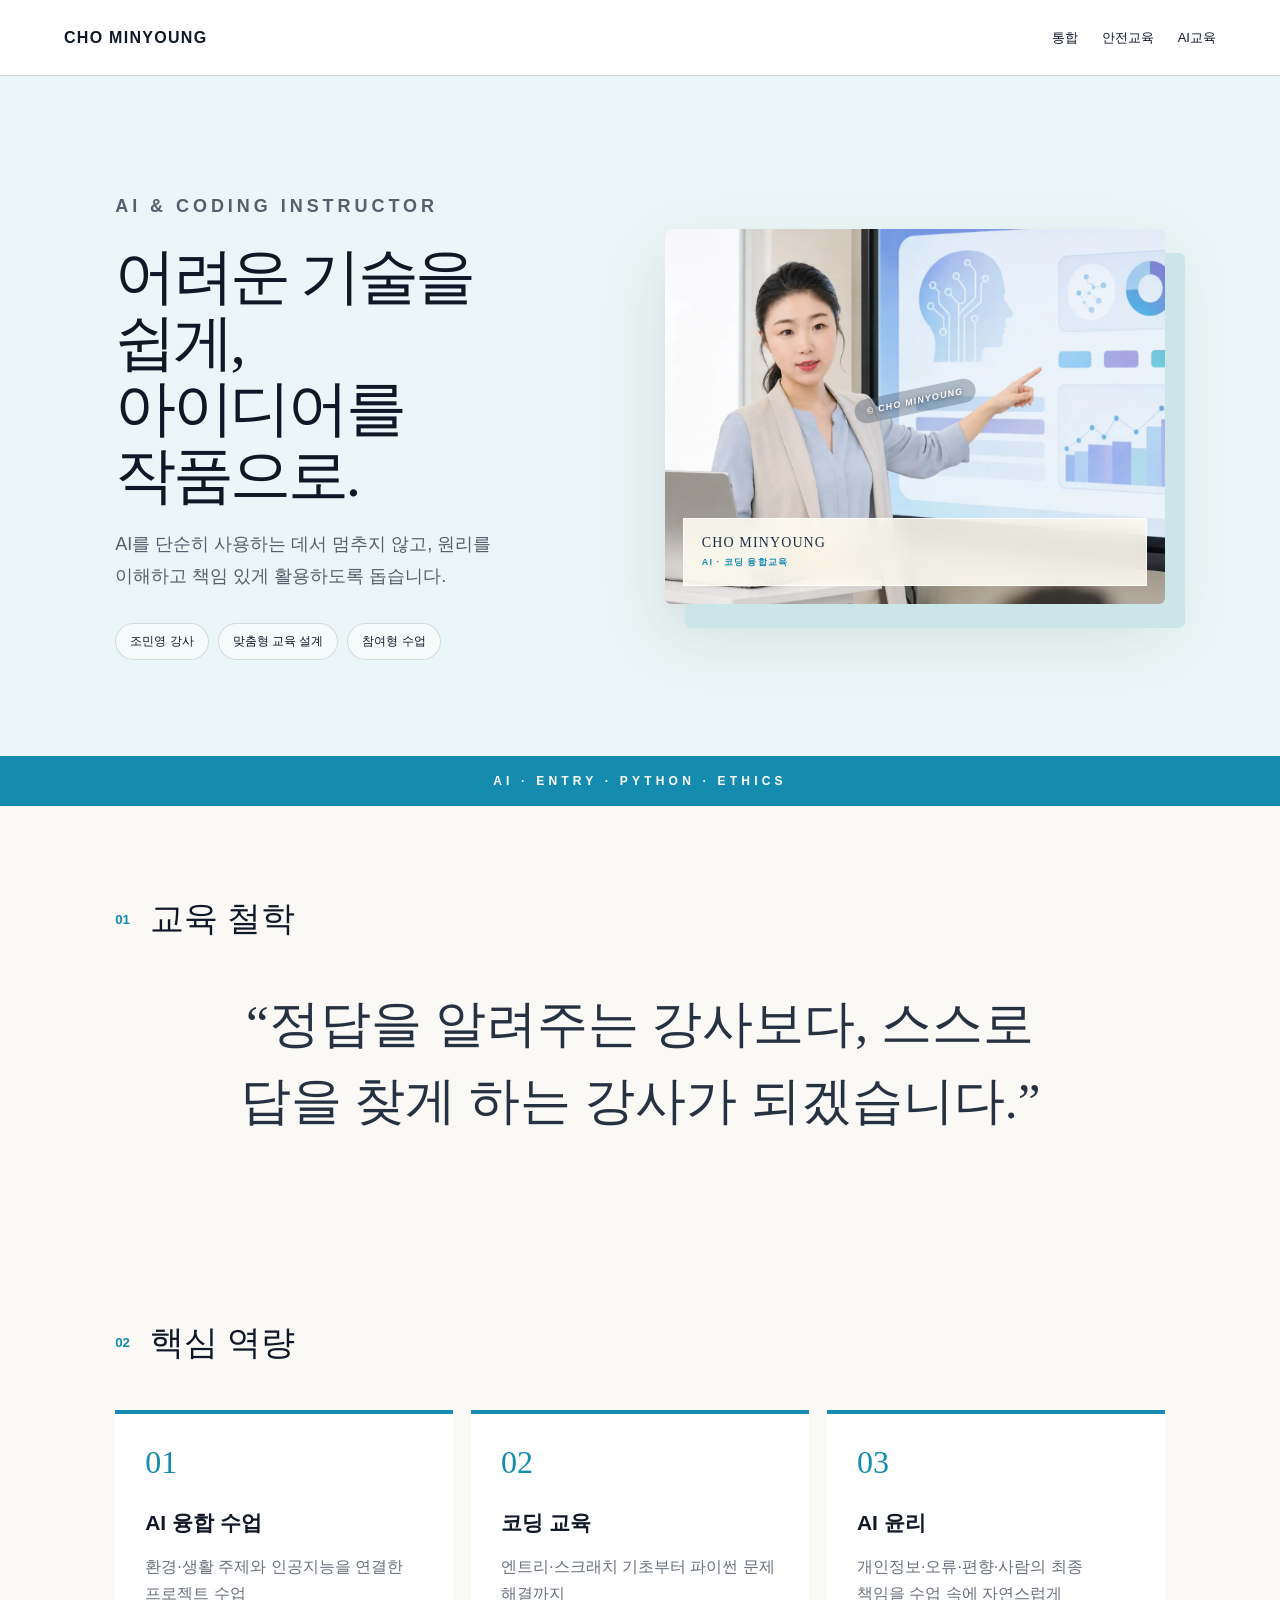
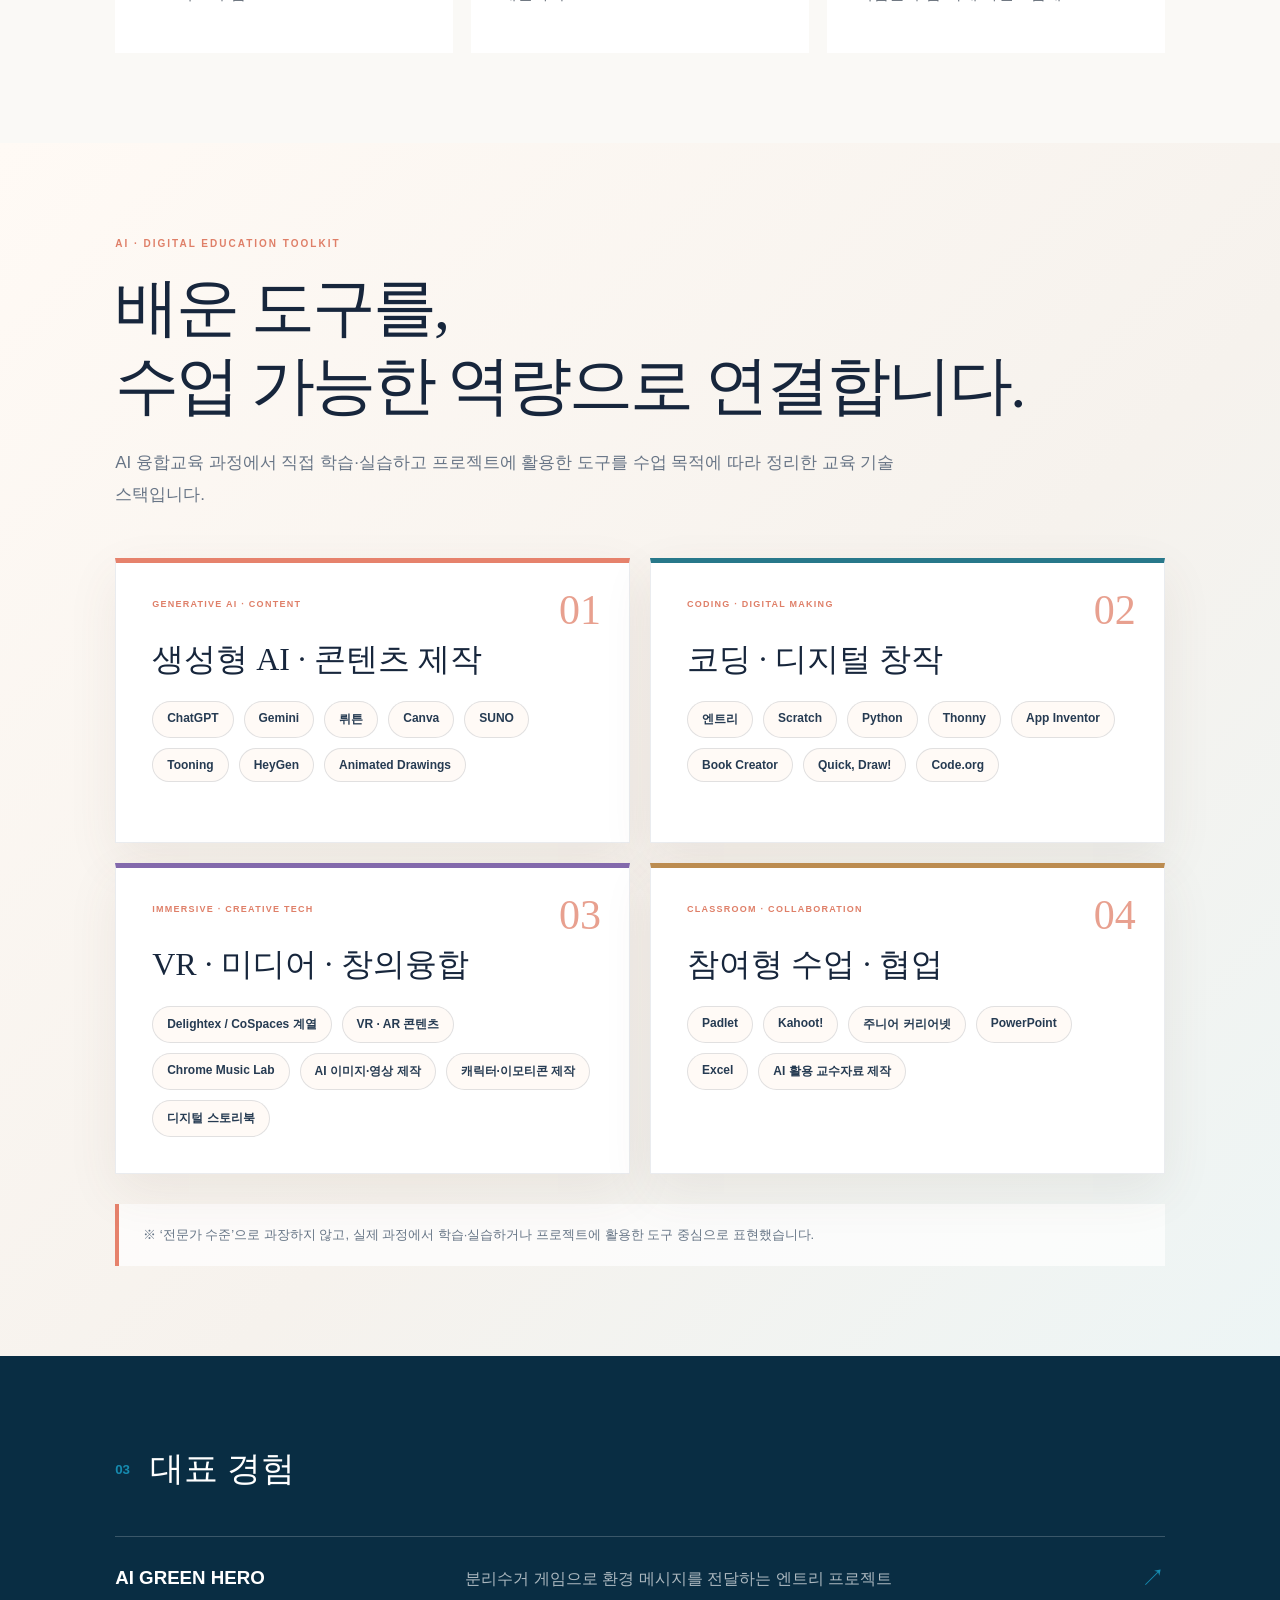
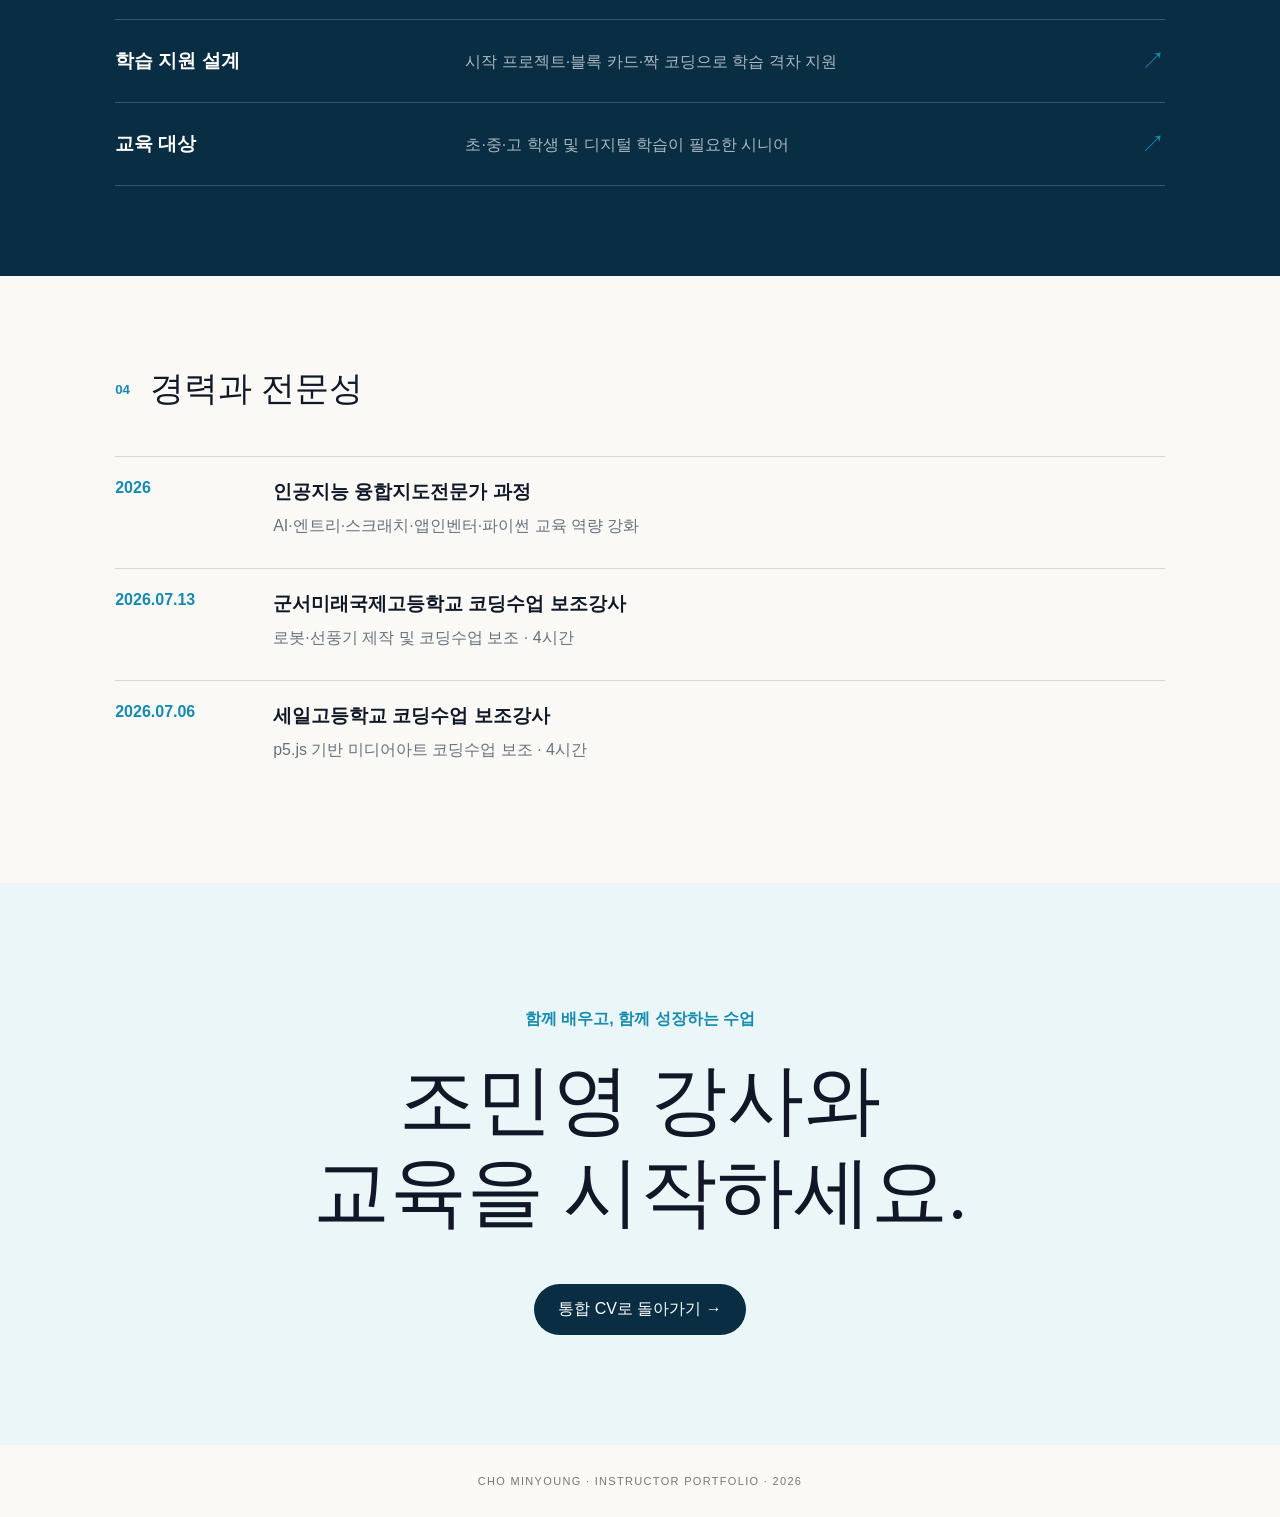
==== ai-portfolio.html @ 3edcbdc1 "Add AI instructor portfolio detail page with toolkit" ====
<!doctype html><html lang="ko"><head><meta charset="utf-8"><meta name="viewport" content="width=device-width,initial-scale=1"><meta name="description" content="조민영 AI·코딩교육 강사 포트폴리오"><title>조민영 | 인공지능 강사 포트폴리오</title><style>:root{--accent:#168bb0;--hero:#eaf6f7;--deep:#092d43;--ink:#101827}*{box-sizing:border-box}html{scroll-behavior:smooth}body{margin:0;background:#faf9f6;color:var(--ink);font-family:Arial,"Noto Sans KR",sans-serif;word-break:keep-all}a{color:inherit;text-decoration:none}.nav{height:76px;display:flex;align-items:center;justify-content:space-between;padding:0 5vw;border-bottom:1px solid #10182729;position:sticky;top:0;z-index:10;background:#ffffffec;backdrop-filter:blur(12px)}.nav>a{font-weight:900;letter-spacing:.08em}.nav div{display:flex;gap:24px;font-size:13px}.hero{min-height:680px;padding:78px 9vw;display:grid;grid-template-columns:1.45fr .58fr;gap:8vw;align-items:center;background:var(--hero)}.eyebrow{font-size:12px;font-weight:800;letter-spacing:.22em;color:var(--accent)}h1{font:500 clamp(44px,4.8vw,64px)/1.08 Georgia,"Noto Serif KR",serif;letter-spacing:-.055em;margin:20px 0}.copy>p{font-size:18px;line-height:1.8;color:#555f6d}.chips{display:flex;flex-wrap:wrap;gap:9px;margin-top:30px}.chips span{padding:9px 14px;border:1px solid #0002;border-radius:100px;font-size:12px;background:#fff8}.photo{position:relative;justify-self:end;width:min(500px,42vw);aspect-ratio:4/3;margin:0;overflow:hidden;border-radius:6px;background:#e8e2d9;box-shadow:20px 24px 0 #cbe5e8,0 28px 65px #54433424}.photo img{width:100%;height:100%;object-fit:cover;object-position:center;display:block}.photo figcaption{position:absolute;left:18px;right:18px;bottom:18px;padding:16px 18px;background:#fffdf2df;color:#1d3048;border:1px solid #ffffffcc;backdrop-filter:blur(12px)}.photo figcaption b,.photo figcaption span{display:block}.photo figcaption b{font:14px Georgia;letter-spacing:.08em}.photo figcaption span{margin-top:5px;color:var(--accent);font-size:9px;font-weight:900;letter-spacing:.12em}.mark{position:absolute;left:50%;top:46%;transform:translate(-50%,-50%) rotate(-12deg);white-space:nowrap;padding:7px 12px;border-radius:99px;background:#26384d4d;color:#fff;font-size:9px;font-weight:800;letter-spacing:.14em;text-shadow:0 1px 4px #0009}.ticker{padding:18px;background:var(--accent);color:#fff;text-align:center;letter-spacing:.35em;font-size:12px;font-weight:800}.section{padding:90px 9vw}.head{display:flex;align-items:center;gap:20px;margin-bottom:44px}.head small{color:var(--accent);font-weight:900}.head h2{font:34px Georgia,"Noto Serif KR",serif;margin:0}blockquote{max-width:850px;margin:0 auto;font:clamp(30px,4vw,56px)/1.5 Georgia,"Noto Serif KR",serif;text-align:center;color:#263241}.strength{display:grid;grid-template-columns:repeat(3,1fr);gap:18px}.strength article{background:white;border-top:4px solid var(--accent);padding:30px;min-height:220px}.strength b{color:var(--accent);font:32px Georgia}.strength h3{font-size:21px;margin:28px 0 12px}.strength p,.projects p,.timeline p{color:#69717c;line-height:1.7}.toolkit{background:linear-gradient(135deg,#fffaf5 0%,#f6f2ed 58%,#edf5f5 100%)}.toolkitIntro{max-width:1060px;margin:0 auto 48px}.toolkitIntro>small{color:#df7f68;font-size:10px;font-weight:900;letter-spacing:.2em}.toolkitIntro h2{margin:18px 0 22px;font:clamp(40px,5vw,70px)/1.22 Georgia,"Noto Serif KR",serif;letter-spacing:-.045em;color:#17263c}.toolkitIntro p{max-width:860px;margin:0;color:#687586;font-size:17px;line-height:1.85}.toolgrid{display:grid;grid-template-columns:repeat(2,minmax(0,1fr));gap:20px;max-width:1180px;margin:0 auto}.toolgrid article{position:relative;min-height:285px;padding:36px;background:#fff;border:1px solid #233e5817;box-shadow:0 18px 48px #5e4a3815}.toolgrid article:nth-child(1){border-top:5px solid #e6826c}.toolgrid article:nth-child(2){border-top:5px solid #28788a}.toolgrid article:nth-child(3){border-top:5px solid #8369ac}.toolgrid article:nth-child(4){border-top:5px solid #bc8c50}.toolgrid article>b{position:absolute;right:28px;top:26px;color:#e8a08f;font:42px/1 Georgia}.toolgrid article>small{display:block;padding-right:72px;color:#df7f68;font-size:9px;font-weight:900;letter-spacing:.14em}.toolgrid h3{margin:30px 0 22px;font:clamp(26px,2.5vw,38px)/1.25 Georgia,"Noto Serif KR",serif;color:#17263c}.tags{display:flex;flex-wrap:wrap;gap:10px}.tags span{padding:9px 14px;border:1px solid #243e5723;border-radius:99px;background:#fffaf6;color:#263b52;font-size:12px;font-weight:800}.note{max-width:1180px;margin:30px auto 0;padding:20px 24px;border-left:4px solid #e6826c;background:#ffffffb8;color:#667586;font-size:13px;line-height:1.7}.dark{background:var(--deep);color:#fff}.projects{border-top:1px solid #fff3}.projects article{display:grid;grid-template-columns:1fr 2fr auto;gap:25px;align-items:center;padding:25px 0;border-bottom:1px solid #fff3}.projects h3,.projects p{margin:0}.projects p{color:#ffffffa8}.projects span{font-size:24px;color:var(--accent)}.timeline article{display:grid;grid-template-columns:130px 1fr;gap:28px;padding:22px 0;border-top:1px solid #0002}.timeline time{color:var(--accent);font-weight:900}.timeline h3,.timeline p{margin:0 0 7px}.contact{padding:110px 9vw;text-align:center;background:var(--hero)}.contact p{color:var(--accent);font-weight:800}.contact h2{font:clamp(44px,6vw,80px)/1.2 Georgia,"Noto Serif KR",serif;margin:25px 0 45px}.contact a{display:inline-block;padding:15px 24px;background:var(--deep);color:#fff;border-radius:99px}footer{padding:30px 5vw;text-align:center;color:#777;font-size:11px;letter-spacing:.12em}@media(max-width:800px){.nav div{gap:12px}.nav div a{font-size:12px}.hero{grid-template-columns:1fr;padding:55px 7vw}.photo{justify-self:center;width:min(86vw,500px);margin-top:35px}.section{padding:65px 7vw}.strength,.toolgrid{grid-template-columns:1fr}.toolgrid article{min-height:auto;padding:30px 24px}.projects article{grid-template-columns:1fr auto}.projects p{grid-column:1/-1}.timeline article{grid-template-columns:1fr}.toolkitIntro h2{font-size:clamp(36px,10vw,54px)}}</style></head><body><main><nav class="nav"><a href="index.html">CHO MINYOUNG</a><div><a href="index.html">통합</a><a href="https://minyoung-instructor-portfolio.snowyan81.chatgpt.site/safety">안전교육</a><a href="ai-portfolio.html">AI교육</a></div></nav><section class="hero"><div class="copy"><p class="eyebrow">AI & CODING INSTRUCTOR</p><h1>어려운 기술을 쉽게,<br>아이디어를 작품으로.</h1><p>AI를 단순히 사용하는 데서 멈추지 않고, 원리를 이해하고 책임 있게 활용하도록 돕습니다.</p><div class="chips"><span>조민영 강사</span><span>맞춤형 교육 설계</span><span>참여형 수업</span></div></div><figure class="photo"><img src="images/ai.webp" alt="AI 화면을 설명하는 조민영 강사"><i class="mark">© CHO MINYOUNG</i><figcaption><b>CHO MINYOUNG</b><span>AI · 코딩 융합교육</span></figcaption></figure></section><div class="ticker">AI · ENTRY · PYTHON · ETHICS</div><section class="section"><div class="head"><small>01</small><h2>교육 철학</h2></div><blockquote>“정답을 알려주는 강사보다, 스스로 답을 찾게 하는 강사가 되겠습니다.”</blockquote></section><section class="section"><div class="head"><small>02</small><h2>핵심 역량</h2></div><div class="strength"><article><b>01</b><h3>AI 융합 수업</h3><p>환경·생활 주제와 인공지능을 연결한 프로젝트 수업</p></article><article><b>02</b><h3>코딩 교육</h3><p>엔트리·스크래치 기초부터 파이썬 문제 해결까지</p></article><article><b>03</b><h3>AI 윤리</h3><p>개인정보·오류·편향·사람의 최종 책임을 수업 속에 자연스럽게</p></article></div></section><section class="section toolkit"><div class="toolkitIntro"><small>AI · DIGITAL EDUCATION TOOLKIT</small><h2>배운 도구를,<br>수업 가능한 역량으로 연결합니다.</h2><p>AI 융합교육 과정에서 직접 학습·실습하고 프로젝트에 활용한 도구를 수업 목적에 따라 정리한 교육 기술 스택입니다.</p></div><div class="toolgrid"><article><b>01</b><small>GENERATIVE AI · CONTENT</small><h3>생성형 AI · 콘텐츠 제작</h3><div class="tags"><span>ChatGPT</span><span>Gemini</span><span>뤼튼</span><span>Canva</span><span>SUNO</span><span>Tooning</span><span>HeyGen</span><span>Animated Drawings</span></div></article><article><b>02</b><small>CODING · DIGITAL MAKING</small><h3>코딩 · 디지털 창작</h3><div class="tags"><span>엔트리</span><span>Scratch</span><span>Python</span><span>Thonny</span><span>App Inventor</span><span>Book Creator</span><span>Quick, Draw!</span><span>Code.org</span></div></article><article><b>03</b><small>IMMERSIVE · CREATIVE TECH</small><h3>VR · 미디어 · 창의융합</h3><div class="tags"><span>Delightex / CoSpaces 계열</span><span>VR · AR 콘텐츠</span><span>Chrome Music Lab</span><span>AI 이미지·영상 제작</span><span>캐릭터·이모티콘 제작</span><span>디지털 스토리북</span></div></article><article><b>04</b><small>CLASSROOM · COLLABORATION</small><h3>참여형 수업 · 협업</h3><div class="tags"><span>Padlet</span><span>Kahoot!</span><span>주니어 커리어넷</span><span>PowerPoint</span><span>Excel</span><span>AI 활용 교수자료 제작</span></div></article></div><p class="note">※ ‘전문가 수준’으로 과장하지 않고, 실제 과정에서 학습·실습하거나 프로젝트에 활용한 도구 중심으로 표현했습니다.</p></section><section class="section dark"><div class="head"><small>03</small><h2>대표 경험</h2></div><div class="projects"><article><h3>AI GREEN HERO</h3><p>분리수거 게임으로 환경 메시지를 전달하는 엔트리 프로젝트</p><span>↗</span></article><article><h3>학습 지원 설계</h3><p>시작 프로젝트·블록 카드·짝 코딩으로 학습 격차 지원</p><span>↗</span></article><article><h3>교육 대상</h3><p>초·중·고 학생 및 디지털 학습이 필요한 시니어</p><span>↗</span></article></div></section><section class="section"><div class="head"><small>04</small><h2>경력과 전문성</h2></div><div class="timeline"><article><time>2026</time><div><h3>인공지능 융합지도전문가 과정</h3><p>AI·엔트리·스크래치·앱인벤터·파이썬 교육 역량 강화</p></div></article><article><time>2026.07.13</time><div><h3>군서미래국제고등학교 코딩수업 보조강사</h3><p>로봇·선풍기 제작 및 코딩수업 보조 · 4시간</p></div></article><article><time>2026.07.06</time><div><h3>세일고등학교 코딩수업 보조강사</h3><p>p5.js 기반 미디어아트 코딩수업 보조 · 4시간</p></div></article></div></section><section class="contact"><p>함께 배우고, 함께 성장하는 수업</p><h2>조민영 강사와<br>교육을 시작하세요.</h2><a href="index.html">통합 CV로 돌아가기 →</a></section><footer>CHO MINYOUNG · INSTRUCTOR PORTFOLIO · 2026</footer></main></body></html>
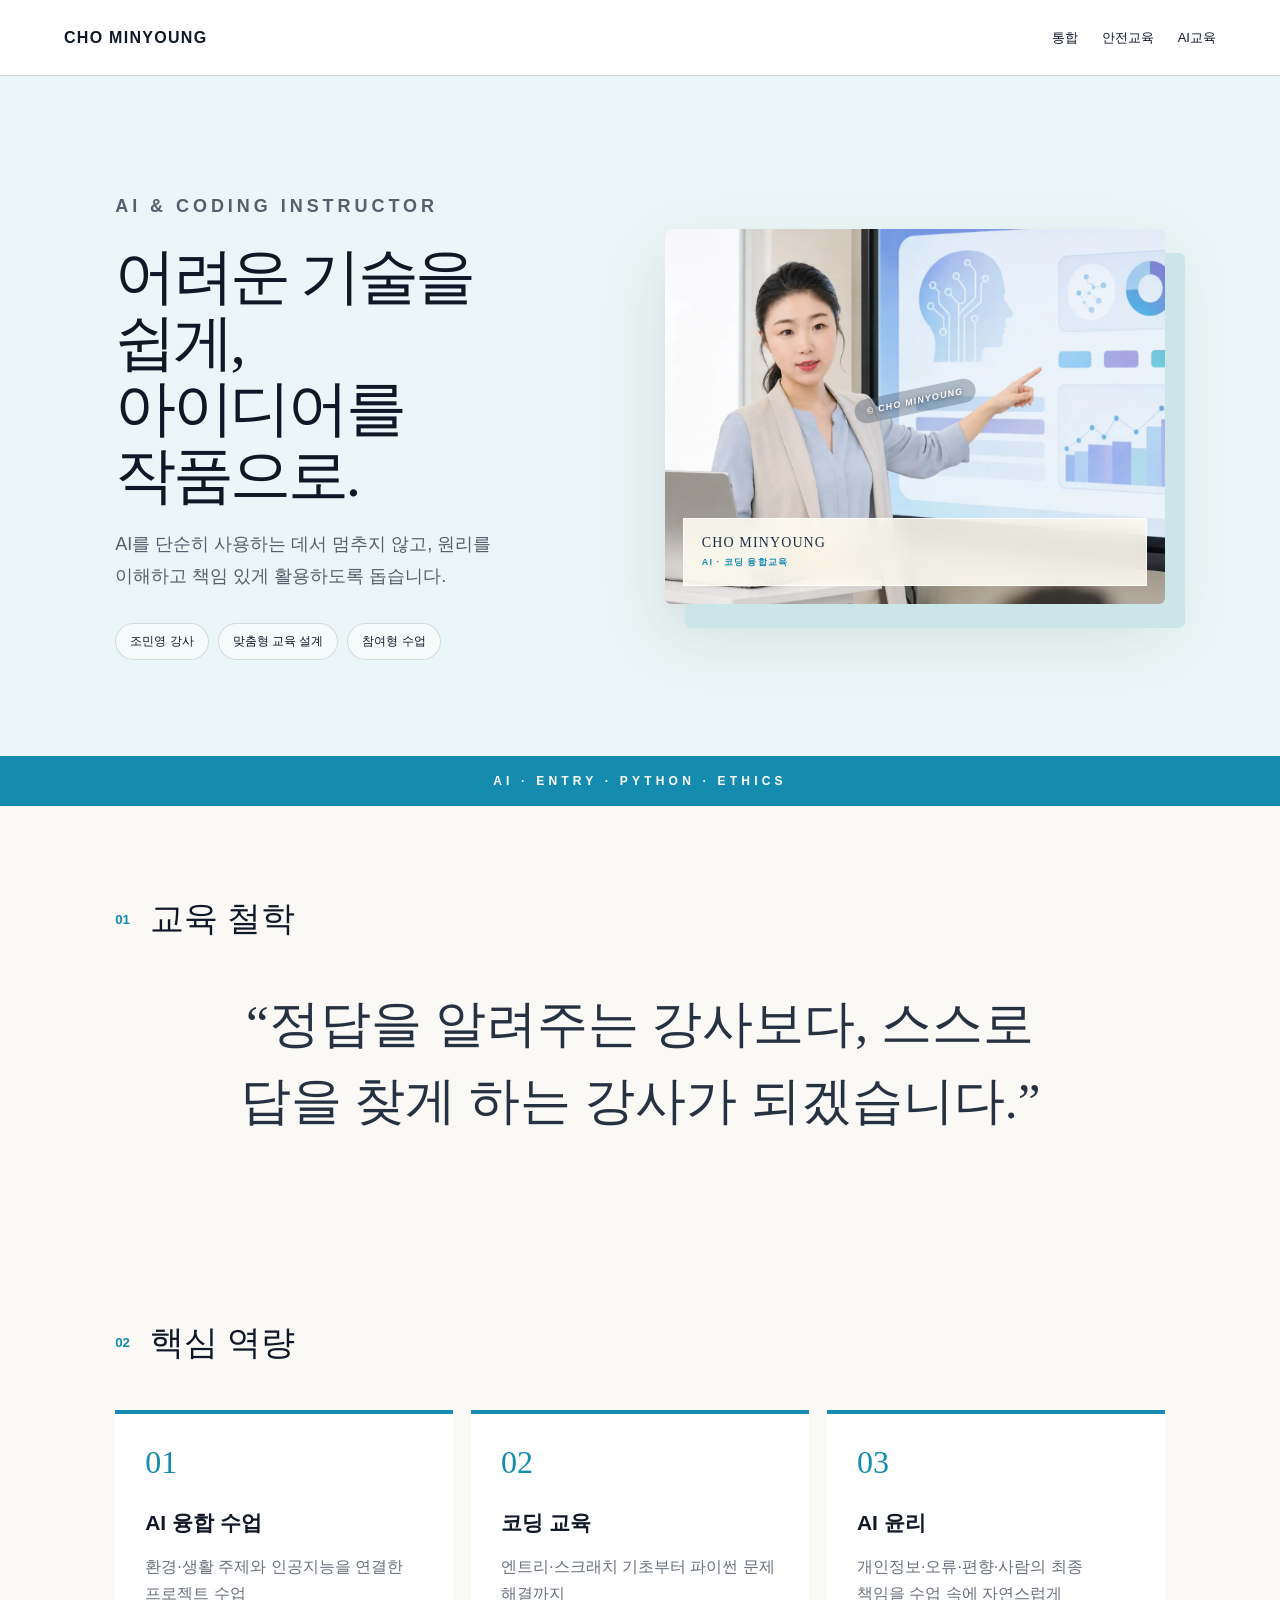
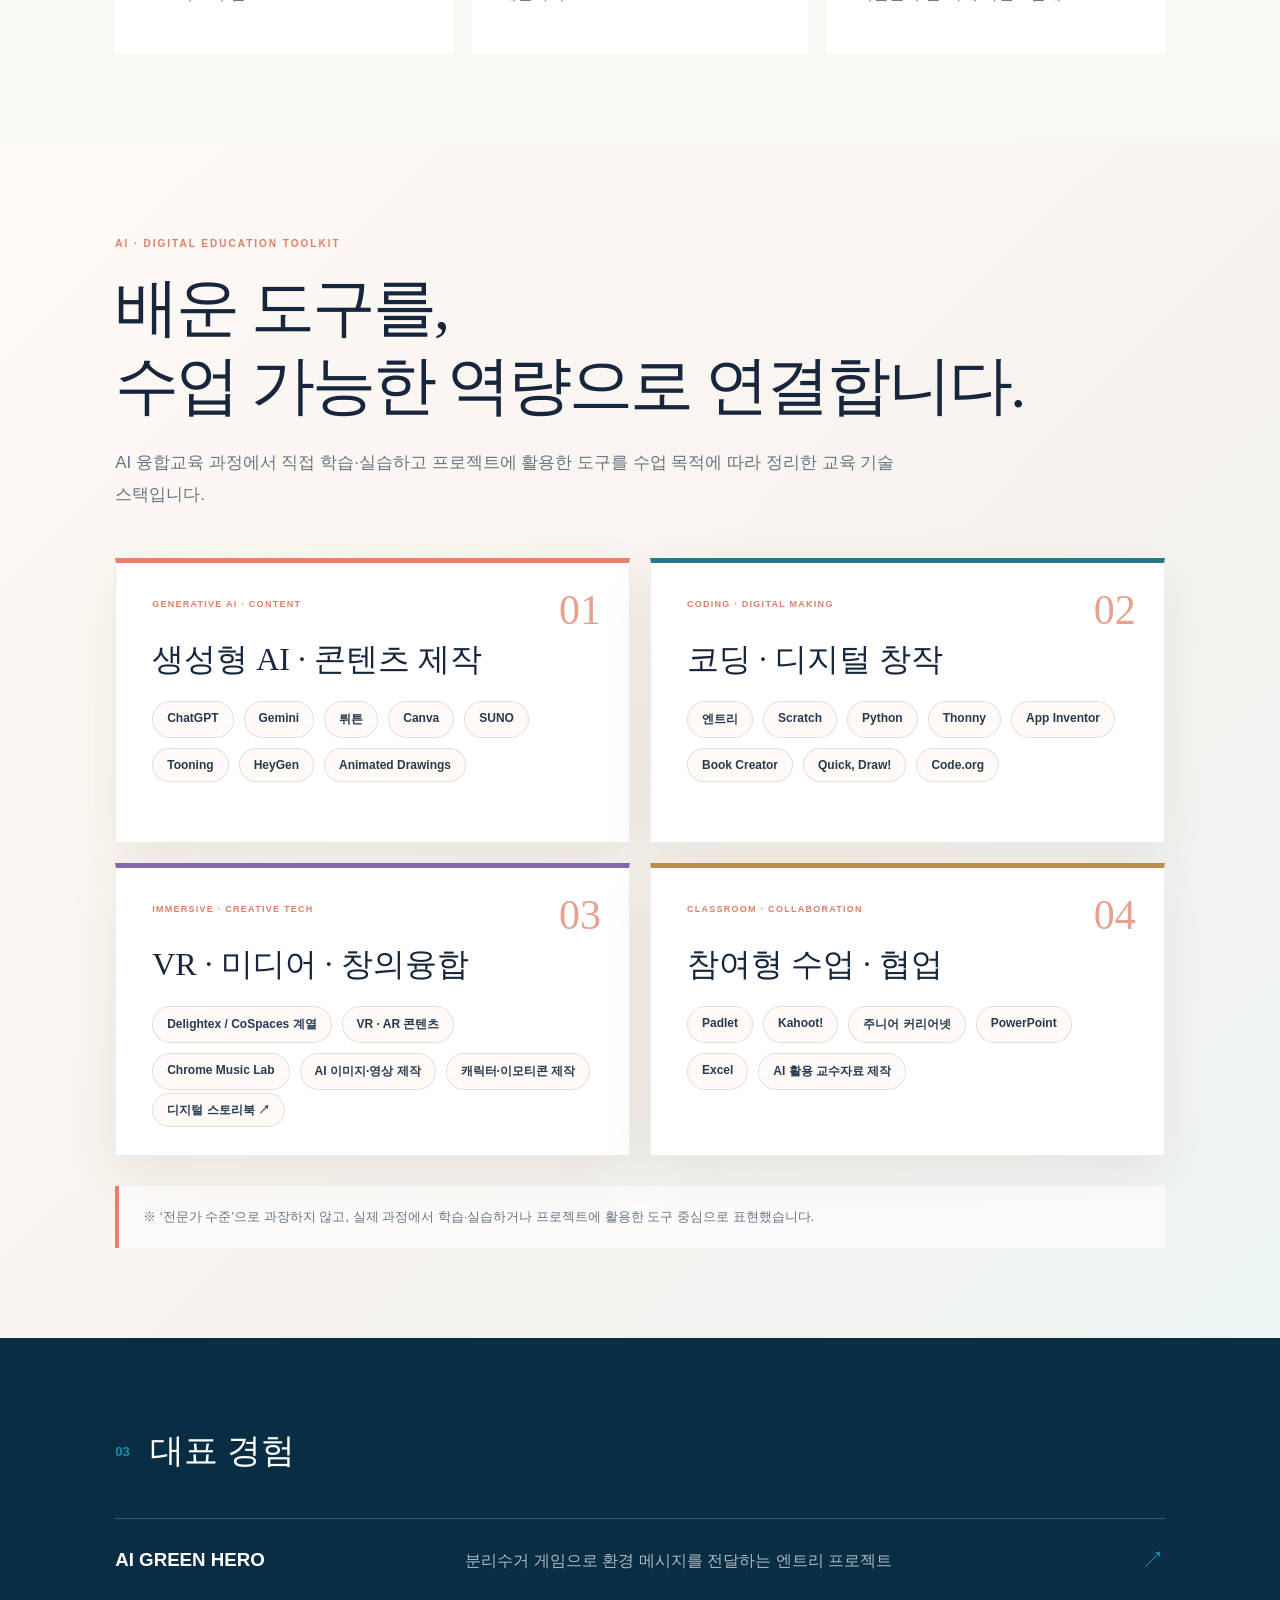
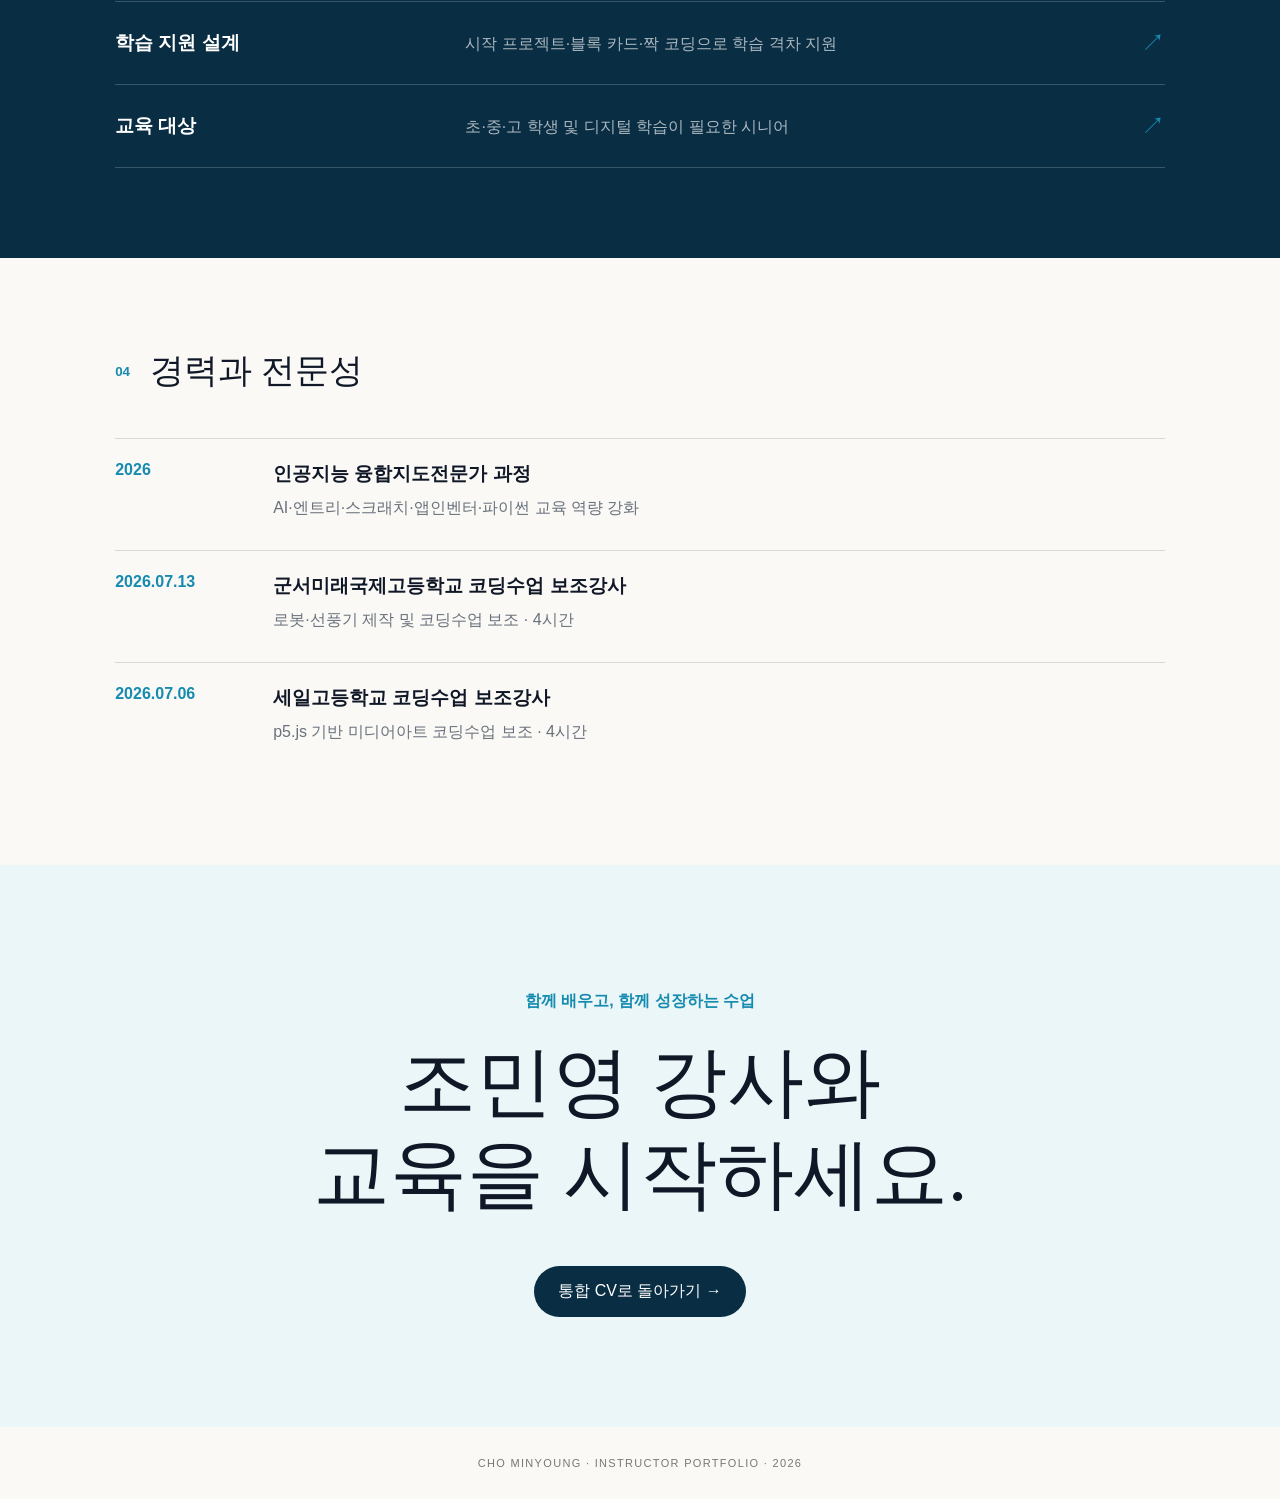
==== commit d0b55220: "Add Book Creator storybook link only" ====
--- a/ai-portfolio.html
+++ b/ai-portfolio.html
@@ -1 +1 @@
-<!doctype html><html lang="ko"><head><meta charset="utf-8"><meta name="viewport" content="width=device-width,initial-scale=1"><meta name="description" content="조민영 AI·코딩교육 강사 포트폴리오"><title>조민영 | 인공지능 강사 포트폴리오</title><style>:root{--accent:#168bb0;--hero:#eaf6f7;--deep:#092d43;--ink:#101827}*{box-sizing:border-box}html{scroll-behavior:smooth}body{margin:0;background:#faf9f6;color:var(--ink);font-family:Arial,"Noto Sans KR",sans-serif;word-break:keep-all}a{color:inherit;text-decoration:none}.nav{height:76px;display:flex;align-items:center;justify-content:space-between;padding:0 5vw;border-bottom:1px solid #10182729;position:sticky;top:0;z-index:10;background:#ffffffec;backdrop-filter:blur(12px)}.nav>a{font-weight:900;letter-spacing:.08em}.nav div{display:flex;gap:24px;font-size:13px}.hero{min-height:680px;padding:78px 9vw;display:grid;grid-template-columns:1.45fr .58fr;gap:8vw;align-items:center;background:var(--hero)}.eyebrow{font-size:12px;font-weight:800;letter-spacing:.22em;color:var(--accent)}h1{font:500 clamp(44px,4.8vw,64px)/1.08 Georgia,"Noto Serif KR",serif;letter-spacing:-.055em;margin:20px 0}.copy>p{font-size:18px;line-height:1.8;color:#555f6d}.chips{display:flex;flex-wrap:wrap;gap:9px;margin-top:30px}.chips span{padding:9px 14px;border:1px solid #0002;border-radius:100px;font-size:12px;background:#fff8}.photo{position:relative;justify-self:end;width:min(500px,42vw);aspect-ratio:4/3;margin:0;overflow:hidden;border-radius:6px;background:#e8e2d9;box-shadow:20px 24px 0 #cbe5e8,0 28px 65px #54433424}.photo img{width:100%;height:100%;object-fit:cover;object-position:center;display:block}.photo figcaption{position:absolute;left:18px;right:18px;bottom:18px;padding:16px 18px;background:#fffdf2df;color:#1d3048;border:1px solid #ffffffcc;backdrop-filter:blur(12px)}.photo figcaption b,.photo figcaption span{display:block}.photo figcaption b{font:14px Georgia;letter-spacing:.08em}.photo figcaption span{margin-top:5px;color:var(--accent);font-size:9px;font-weight:900;letter-spacing:.12em}.mark{position:absolute;left:50%;top:46%;transform:translate(-50%,-50%) rotate(-12deg);white-space:nowrap;padding:7px 12px;border-radius:99px;background:#26384d4d;color:#fff;font-size:9px;font-weight:800;letter-spacing:.14em;text-shadow:0 1px 4px #0009}.ticker{padding:18px;background:var(--accent);color:#fff;text-align:center;letter-spacing:.35em;font-size:12px;font-weight:800}.section{padding:90px 9vw}.head{display:flex;align-items:center;gap:20px;margin-bottom:44px}.head small{color:var(--accent);font-weight:900}.head h2{font:34px Georgia,"Noto Serif KR",serif;margin:0}blockquote{max-width:850px;margin:0 auto;font:clamp(30px,4vw,56px)/1.5 Georgia,"Noto Serif KR",serif;text-align:center;color:#263241}.strength{display:grid;grid-template-columns:repeat(3,1fr);gap:18px}.strength article{background:white;border-top:4px solid var(--accent);padding:30px;min-height:220px}.strength b{color:var(--accent);font:32px Georgia}.strength h3{font-size:21px;margin:28px 0 12px}.strength p,.projects p,.timeline p{color:#69717c;line-height:1.7}.toolkit{background:linear-gradient(135deg,#fffaf5 0%,#f6f2ed 58%,#edf5f5 100%)}.toolkitIntro{max-width:1060px;margin:0 auto 48px}.toolkitIntro>small{color:#df7f68;font-size:10px;font-weight:900;letter-spacing:.2em}.toolkitIntro h2{margin:18px 0 22px;font:clamp(40px,5vw,70px)/1.22 Georgia,"Noto Serif KR",serif;letter-spacing:-.045em;color:#17263c}.toolkitIntro p{max-width:860px;margin:0;color:#687586;font-size:17px;line-height:1.85}.toolgrid{display:grid;grid-template-columns:repeat(2,minmax(0,1fr));gap:20px;max-width:1180px;margin:0 auto}.toolgrid article{position:relative;min-height:285px;padding:36px;background:#fff;border:1px solid #233e5817;box-shadow:0 18px 48px #5e4a3815}.toolgrid article:nth-child(1){border-top:5px solid #e6826c}.toolgrid article:nth-child(2){border-top:5px solid #28788a}.toolgrid article:nth-child(3){border-top:5px solid #8369ac}.toolgrid article:nth-child(4){border-top:5px solid #bc8c50}.toolgrid article>b{position:absolute;right:28px;top:26px;color:#e8a08f;font:42px/1 Georgia}.toolgrid article>small{display:block;padding-right:72px;color:#df7f68;font-size:9px;font-weight:900;letter-spacing:.14em}.toolgrid h3{margin:30px 0 22px;font:clamp(26px,2.5vw,38px)/1.25 Georgia,"Noto Serif KR",serif;color:#17263c}.tags{display:flex;flex-wrap:wrap;gap:10px}.tags span{padding:9px 14px;border:1px solid #243e5723;border-radius:99px;background:#fffaf6;color:#263b52;font-size:12px;font-weight:800}.note{max-width:1180px;margin:30px auto 0;padding:20px 24px;border-left:4px solid #e6826c;background:#ffffffb8;color:#667586;font-size:13px;line-height:1.7}.dark{background:var(--deep);color:#fff}.projects{border-top:1px solid #fff3}.projects article{display:grid;grid-template-columns:1fr 2fr auto;gap:25px;align-items:center;padding:25px 0;border-bottom:1px solid #fff3}.projects h3,.projects p{margin:0}.projects p{color:#ffffffa8}.projects span{font-size:24px;color:var(--accent)}.timeline article{display:grid;grid-template-columns:130px 1fr;gap:28px;padding:22px 0;border-top:1px solid #0002}.timeline time{color:var(--accent);font-weight:900}.timeline h3,.timeline p{margin:0 0 7px}.contact{padding:110px 9vw;text-align:center;background:var(--hero)}.contact p{color:var(--accent);font-weight:800}.contact h2{font:clamp(44px,6vw,80px)/1.2 Georgia,"Noto Serif KR",serif;margin:25px 0 45px}.contact a{display:inline-block;padding:15px 24px;background:var(--deep);color:#fff;border-radius:99px}footer{padding:30px 5vw;text-align:center;color:#777;font-size:11px;letter-spacing:.12em}@media(max-width:800px){.nav div{gap:12px}.nav div a{font-size:12px}.hero{grid-template-columns:1fr;padding:55px 7vw}.photo{justify-self:center;width:min(86vw,500px);margin-top:35px}.section{padding:65px 7vw}.strength,.toolgrid{grid-template-columns:1fr}.toolgrid article{min-height:auto;padding:30px 24px}.projects article{grid-template-columns:1fr auto}.projects p{grid-column:1/-1}.timeline article{grid-template-columns:1fr}.toolkitIntro h2{font-size:clamp(36px,10vw,54px)}}</style></head><body><main><nav class="nav"><a href="index.html">CHO MINYOUNG</a><div><a href="index.html">통합</a><a href="https://minyoung-instructor-portfolio.snowyan81.chatgpt.site/safety">안전교육</a><a href="ai-portfolio.html">AI교육</a></div></nav><section class="hero"><div class="copy"><p class="eyebrow">AI & CODING INSTRUCTOR</p><h1>어려운 기술을 쉽게,<br>아이디어를 작품으로.</h1><p>AI를 단순히 사용하는 데서 멈추지 않고, 원리를 이해하고 책임 있게 활용하도록 돕습니다.</p><div class="chips"><span>조민영 강사</span><span>맞춤형 교육 설계</span><span>참여형 수업</span></div></div><figure class="photo"><img src="images/ai.webp" alt="AI 화면을 설명하는 조민영 강사"><i class="mark">© CHO MINYOUNG</i><figcaption><b>CHO MINYOUNG</b><span>AI · 코딩 융합교육</span></figcaption></figure></section><div class="ticker">AI · ENTRY · PYTHON · ETHICS</div><section class="section"><div class="head"><small>01</small><h2>교육 철학</h2></div><blockquote>“정답을 알려주는 강사보다, 스스로 답을 찾게 하는 강사가 되겠습니다.”</blockquote></section><section class="section"><div class="head"><small>02</small><h2>핵심 역량</h2></div><div class="strength"><article><b>01</b><h3>AI 융합 수업</h3><p>환경·생활 주제와 인공지능을 연결한 프로젝트 수업</p></article><article><b>02</b><h3>코딩 교육</h3><p>엔트리·스크래치 기초부터 파이썬 문제 해결까지</p></article><article><b>03</b><h3>AI 윤리</h3><p>개인정보·오류·편향·사람의 최종 책임을 수업 속에 자연스럽게</p></article></div></section><section class="section toolkit"><div class="toolkitIntro"><small>AI · DIGITAL EDUCATION TOOLKIT</small><h2>배운 도구를,<br>수업 가능한 역량으로 연결합니다.</h2><p>AI 융합교육 과정에서 직접 학습·실습하고 프로젝트에 활용한 도구를 수업 목적에 따라 정리한 교육 기술 스택입니다.</p></div><div class="toolgrid"><article><b>01</b><small>GENERATIVE AI · CONTENT</small><h3>생성형 AI · 콘텐츠 제작</h3><div class="tags"><span>ChatGPT</span><span>Gemini</span><span>뤼튼</span><span>Canva</span><span>SUNO</span><span>Tooning</span><span>HeyGen</span><span>Animated Drawings</span></div></article><article><b>02</b><small>CODING · DIGITAL MAKING</small><h3>코딩 · 디지털 창작</h3><div class="tags"><span>엔트리</span><span>Scratch</span><span>Python</span><span>Thonny</span><span>App Inventor</span><span>Book Creator</span><span>Quick, Draw!</span><span>Code.org</span></div></article><article><b>03</b><small>IMMERSIVE · CREATIVE TECH</small><h3>VR · 미디어 · 창의융합</h3><div class="tags"><span>Delightex / CoSpaces 계열</span><span>VR · AR 콘텐츠</span><span>Chrome Music Lab</span><span>AI 이미지·영상 제작</span><span>캐릭터·이모티콘 제작</span><span>디지털 스토리북</span></div></article><article><b>04</b><small>CLASSROOM · COLLABORATION</small><h3>참여형 수업 · 협업</h3><div class="tags"><span>Padlet</span><span>Kahoot!</span><span>주니어 커리어넷</span><span>PowerPoint</span><span>Excel</span><span>AI 활용 교수자료 제작</span></div></article></div><p class="note">※ ‘전문가 수준’으로 과장하지 않고, 실제 과정에서 학습·실습하거나 프로젝트에 활용한 도구 중심으로 표현했습니다.</p></section><section class="section dark"><div class="head"><small>03</small><h2>대표 경험</h2></div><div class="projects"><article><h3>AI GREEN HERO</h3><p>분리수거 게임으로 환경 메시지를 전달하는 엔트리 프로젝트</p><span>↗</span></article><article><h3>학습 지원 설계</h3><p>시작 프로젝트·블록 카드·짝 코딩으로 학습 격차 지원</p><span>↗</span></article><article><h3>교육 대상</h3><p>초·중·고 학생 및 디지털 학습이 필요한 시니어</p><span>↗</span></article></div></section><section class="section"><div class="head"><small>04</small><h2>경력과 전문성</h2></div><div class="timeline"><article><time>2026</time><div><h3>인공지능 융합지도전문가 과정</h3><p>AI·엔트리·스크래치·앱인벤터·파이썬 교육 역량 강화</p></div></article><article><time>2026.07.13</time><div><h3>군서미래국제고등학교 코딩수업 보조강사</h3><p>로봇·선풍기 제작 및 코딩수업 보조 · 4시간</p></div></article><article><time>2026.07.06</time><div><h3>세일고등학교 코딩수업 보조강사</h3><p>p5.js 기반 미디어아트 코딩수업 보조 · 4시간</p></div></article></div></section><section class="contact"><p>함께 배우고, 함께 성장하는 수업</p><h2>조민영 강사와<br>교육을 시작하세요.</h2><a href="index.html">통합 CV로 돌아가기 →</a></section><footer>CHO MINYOUNG · INSTRUCTOR PORTFOLIO · 2026</footer></main></body></html>+<!doctype html><html lang="ko"><head><meta charset="utf-8"><meta name="viewport" content="width=device-width,initial-scale=1"><meta name="description" content="조민영 AI·코딩교육 강사 포트폴리오"><title>조민영 | 인공지능 강사 포트폴리오</title><style>:root{--accent:#168bb0;--hero:#eaf6f7;--deep:#092d43;--ink:#101827}*{box-sizing:border-box}html{scroll-behavior:smooth}body{margin:0;background:#faf9f6;color:var(--ink);font-family:Arial,"Noto Sans KR",sans-serif;word-break:keep-all}a{color:inherit;text-decoration:none}.nav{height:76px;display:flex;align-items:center;justify-content:space-between;padding:0 5vw;border-bottom:1px solid #10182729;position:sticky;top:0;z-index:10;background:#ffffffec;backdrop-filter:blur(12px)}.nav>a{font-weight:900;letter-spacing:.08em}.nav div{display:flex;gap:24px;font-size:13px}.hero{min-height:680px;padding:78px 9vw;display:grid;grid-template-columns:1.45fr .58fr;gap:8vw;align-items:center;background:var(--hero)}.eyebrow{font-size:12px;font-weight:800;letter-spacing:.22em;color:var(--accent)}h1{font:500 clamp(44px,4.8vw,64px)/1.08 Georgia,"Noto Serif KR",serif;letter-spacing:-.055em;margin:20px 0}.copy>p{font-size:18px;line-height:1.8;color:#555f6d}.chips{display:flex;flex-wrap:wrap;gap:9px;margin-top:30px}.chips span{padding:9px 14px;border:1px solid #0002;border-radius:100px;font-size:12px;background:#fff8}.photo{position:relative;justify-self:end;width:min(500px,42vw);aspect-ratio:4/3;margin:0;overflow:hidden;border-radius:6px;background:#e8e2d9;box-shadow:20px 24px 0 #cbe5e8,0 28px 65px #54433424}.photo img{width:100%;height:100%;object-fit:cover;object-position:center;display:block}.photo figcaption{position:absolute;left:18px;right:18px;bottom:18px;padding:16px 18px;background:#fffdf2df;color:#1d3048;border:1px solid #ffffffcc;backdrop-filter:blur(12px)}.photo figcaption b,.photo figcaption span{display:block}.photo figcaption b{font:14px Georgia;letter-spacing:.08em}.photo figcaption span{margin-top:5px;color:var(--accent);font-size:9px;font-weight:900;letter-spacing:.12em}.mark{position:absolute;left:50%;top:46%;transform:translate(-50%,-50%) rotate(-12deg);white-space:nowrap;padding:7px 12px;border-radius:99px;background:#26384d4d;color:#fff;font-size:9px;font-weight:800;letter-spacing:.14em;text-shadow:0 1px 4px #0009}.ticker{padding:18px;background:var(--accent);color:#fff;text-align:center;letter-spacing:.35em;font-size:12px;font-weight:800}.section{padding:90px 9vw}.head{display:flex;align-items:center;gap:20px;margin-bottom:44px}.head small{color:var(--accent);font-weight:900}.head h2{font:34px Georgia,"Noto Serif KR",serif;margin:0}blockquote{max-width:850px;margin:0 auto;font:clamp(30px,4vw,56px)/1.5 Georgia,"Noto Serif KR",serif;text-align:center;color:#263241}.strength{display:grid;grid-template-columns:repeat(3,1fr);gap:18px}.strength article{background:white;border-top:4px solid var(--accent);padding:30px;min-height:220px}.strength b{color:var(--accent);font:32px Georgia}.strength h3{font-size:21px;margin:28px 0 12px}.strength p,.projects p,.timeline p{color:#69717c;line-height:1.7}.toolkit{background:linear-gradient(135deg,#fffaf5 0%,#f6f2ed 58%,#edf5f5 100%)}.toolkitIntro{max-width:1060px;margin:0 auto 48px}.toolkitIntro>small{color:#df7f68;font-size:10px;font-weight:900;letter-spacing:.2em}.toolkitIntro h2{margin:18px 0 22px;font:clamp(40px,5vw,70px)/1.22 Georgia,"Noto Serif KR",serif;letter-spacing:-.045em;color:#17263c}.toolkitIntro p{max-width:860px;margin:0;color:#687586;font-size:17px;line-height:1.85}.toolgrid{display:grid;grid-template-columns:repeat(2,minmax(0,1fr));gap:20px;max-width:1180px;margin:0 auto}.toolgrid article{position:relative;min-height:285px;padding:36px;background:#fff;border:1px solid #233e5817;box-shadow:0 18px 48px #5e4a3815}.toolgrid article:nth-child(1){border-top:5px solid #e6826c}.toolgrid article:nth-child(2){border-top:5px solid #28788a}.toolgrid article:nth-child(3){border-top:5px solid #8369ac}.toolgrid article:nth-child(4){border-top:5px solid #bc8c50}.toolgrid article>b{position:absolute;right:28px;top:26px;color:#e8a08f;font:42px/1 Georgia}.toolgrid article>small{display:block;padding-right:72px;color:#df7f68;font-size:9px;font-weight:900;letter-spacing:.14em}.toolgrid h3{margin:30px 0 22px;font:clamp(26px,2.5vw,38px)/1.25 Georgia,"Noto Serif KR",serif;color:#17263c}.tags{display:flex;flex-wrap:wrap;gap:10px}.tags span{padding:9px 14px;border:1px solid #243e5723;border-radius:99px;background:#fffaf6;color:#263b52;font-size:12px;font-weight:800}.note{max-width:1180px;margin:30px auto 0;padding:20px 24px;border-left:4px solid #e6826c;background:#ffffffb8;color:#667586;font-size:13px;line-height:1.7}.dark{background:var(--deep);color:#fff}.projects{border-top:1px solid #fff3}.projects article{display:grid;grid-template-columns:1fr 2fr auto;gap:25px;align-items:center;padding:25px 0;border-bottom:1px solid #fff3}.projects h3,.projects p{margin:0}.projects p{color:#ffffffa8}.projects span{font-size:24px;color:var(--accent)}.timeline article{display:grid;grid-template-columns:130px 1fr;gap:28px;padding:22px 0;border-top:1px solid #0002}.timeline time{color:var(--accent);font-weight:900}.timeline h3,.timeline p{margin:0 0 7px}.contact{padding:110px 9vw;text-align:center;background:var(--hero)}.contact p{color:var(--accent);font-weight:800}.contact h2{font:clamp(44px,6vw,80px)/1.2 Georgia,"Noto Serif KR",serif;margin:25px 0 45px}.contact a{display:inline-block;padding:15px 24px;background:var(--deep);color:#fff;border-radius:99px}footer{padding:30px 5vw;text-align:center;color:#777;font-size:11px;letter-spacing:.12em}@media(max-width:800px){.nav div{gap:12px}.nav div a{font-size:12px}.hero{grid-template-columns:1fr;padding:55px 7vw}.photo{justify-self:center;width:min(86vw,500px);margin-top:35px}.section{padding:65px 7vw}.strength,.toolgrid{grid-template-columns:1fr}.toolgrid article{min-height:auto;padding:30px 24px}.projects article{grid-template-columns:1fr auto}.projects p{grid-column:1/-1}.timeline article{grid-template-columns:1fr}.toolkitIntro h2{font-size:clamp(36px,10vw,54px)}}</style></head><body><main><nav class="nav"><a href="index.html">CHO MINYOUNG</a><div><a href="index.html">통합</a><a href="https://minyoung-instructor-portfolio.snowyan81.chatgpt.site/safety">안전교육</a><a href="ai-portfolio.html">AI교육</a></div></nav><section class="hero"><div class="copy"><p class="eyebrow">AI & CODING INSTRUCTOR</p><h1>어려운 기술을 쉽게,<br>아이디어를 작품으로.</h1><p>AI를 단순히 사용하는 데서 멈추지 않고, 원리를 이해하고 책임 있게 활용하도록 돕습니다.</p><div class="chips"><span>조민영 강사</span><span>맞춤형 교육 설계</span><span>참여형 수업</span></div></div><figure class="photo"><img src="images/ai.webp" alt="AI 화면을 설명하는 조민영 강사"><i class="mark">© CHO MINYOUNG</i><figcaption><b>CHO MINYOUNG</b><span>AI · 코딩 융합교육</span></figcaption></figure></section><div class="ticker">AI · ENTRY · PYTHON · ETHICS</div><section class="section"><div class="head"><small>01</small><h2>교육 철학</h2></div><blockquote>“정답을 알려주는 강사보다, 스스로 답을 찾게 하는 강사가 되겠습니다.”</blockquote></section><section class="section"><div class="head"><small>02</small><h2>핵심 역량</h2></div><div class="strength"><article><b>01</b><h3>AI 융합 수업</h3><p>환경·생활 주제와 인공지능을 연결한 프로젝트 수업</p></article><article><b>02</b><h3>코딩 교육</h3><p>엔트리·스크래치 기초부터 파이썬 문제 해결까지</p></article><article><b>03</b><h3>AI 윤리</h3><p>개인정보·오류·편향·사람의 최종 책임을 수업 속에 자연스럽게</p></article></div></section><section class="section toolkit"><div class="toolkitIntro"><small>AI · DIGITAL EDUCATION TOOLKIT</small><h2>배운 도구를,<br>수업 가능한 역량으로 연결합니다.</h2><p>AI 융합교육 과정에서 직접 학습·실습하고 프로젝트에 활용한 도구를 수업 목적에 따라 정리한 교육 기술 스택입니다.</p></div><div class="toolgrid"><article><b>01</b><small>GENERATIVE AI · CONTENT</small><h3>생성형 AI · 콘텐츠 제작</h3><div class="tags"><span>ChatGPT</span><span>Gemini</span><span>뤼튼</span><span>Canva</span><span>SUNO</span><span>Tooning</span><span>HeyGen</span><span>Animated Drawings</span></div></article><article><b>02</b><small>CODING · DIGITAL MAKING</small><h3>코딩 · 디지털 창작</h3><div class="tags"><span>엔트리</span><span>Scratch</span><span>Python</span><span>Thonny</span><span>App Inventor</span><span>Book Creator</span><span>Quick, Draw!</span><span>Code.org</span></div></article><article><b>03</b><small>IMMERSIVE · CREATIVE TECH</small><h3>VR · 미디어 · 창의융합</h3><div class="tags"><span>Delightex / CoSpaces 계열</span><span>VR · AR 콘텐츠</span><span>Chrome Music Lab</span><span>AI 이미지·영상 제작</span><span>캐릭터·이모티콘 제작</span><a href="https://read.bookcreator.com/IUbzn4VGMMeEPn03wG6AJFMpIdQ2/hATSoWrARMiEe3aP9hkapA" target="_blank" rel="noreferrer"><span>디지털 스토리북 ↗</span></a></div></article><article><b>04</b><small>CLASSROOM · COLLABORATION</small><h3>참여형 수업 · 협업</h3><div class="tags"><span>Padlet</span><span>Kahoot!</span><span>주니어 커리어넷</span><span>PowerPoint</span><span>Excel</span><span>AI 활용 교수자료 제작</span></div></article></div><p class="note">※ ‘전문가 수준’으로 과장하지 않고, 실제 과정에서 학습·실습하거나 프로젝트에 활용한 도구 중심으로 표현했습니다.</p></section><section class="section dark"><div class="head"><small>03</small><h2>대표 경험</h2></div><div class="projects"><article><h3>AI GREEN HERO</h3><p>분리수거 게임으로 환경 메시지를 전달하는 엔트리 프로젝트</p><span>↗</span></article><article><h3>학습 지원 설계</h3><p>시작 프로젝트·블록 카드·짝 코딩으로 학습 격차 지원</p><span>↗</span></article><article><h3>교육 대상</h3><p>초·중·고 학생 및 디지털 학습이 필요한 시니어</p><span>↗</span></article></div></section><section class="section"><div class="head"><small>04</small><h2>경력과 전문성</h2></div><div class="timeline"><article><time>2026</time><div><h3>인공지능 융합지도전문가 과정</h3><p>AI·엔트리·스크래치·앱인벤터·파이썬 교육 역량 강화</p></div></article><article><time>2026.07.13</time><div><h3>군서미래국제고등학교 코딩수업 보조강사</h3><p>로봇·선풍기 제작 및 코딩수업 보조 · 4시간</p></div></article><article><time>2026.07.06</time><div><h3>세일고등학교 코딩수업 보조강사</h3><p>p5.js 기반 미디어아트 코딩수업 보조 · 4시간</p></div></article></div></section><section class="contact"><p>함께 배우고, 함께 성장하는 수업</p><h2>조민영 강사와<br>교육을 시작하세요.</h2><a href="index.html">통합 CV로 돌아가기 →</a></section><footer>CHO MINYOUNG · INSTRUCTOR PORTFOLIO · 2026</footer></main></body></html>
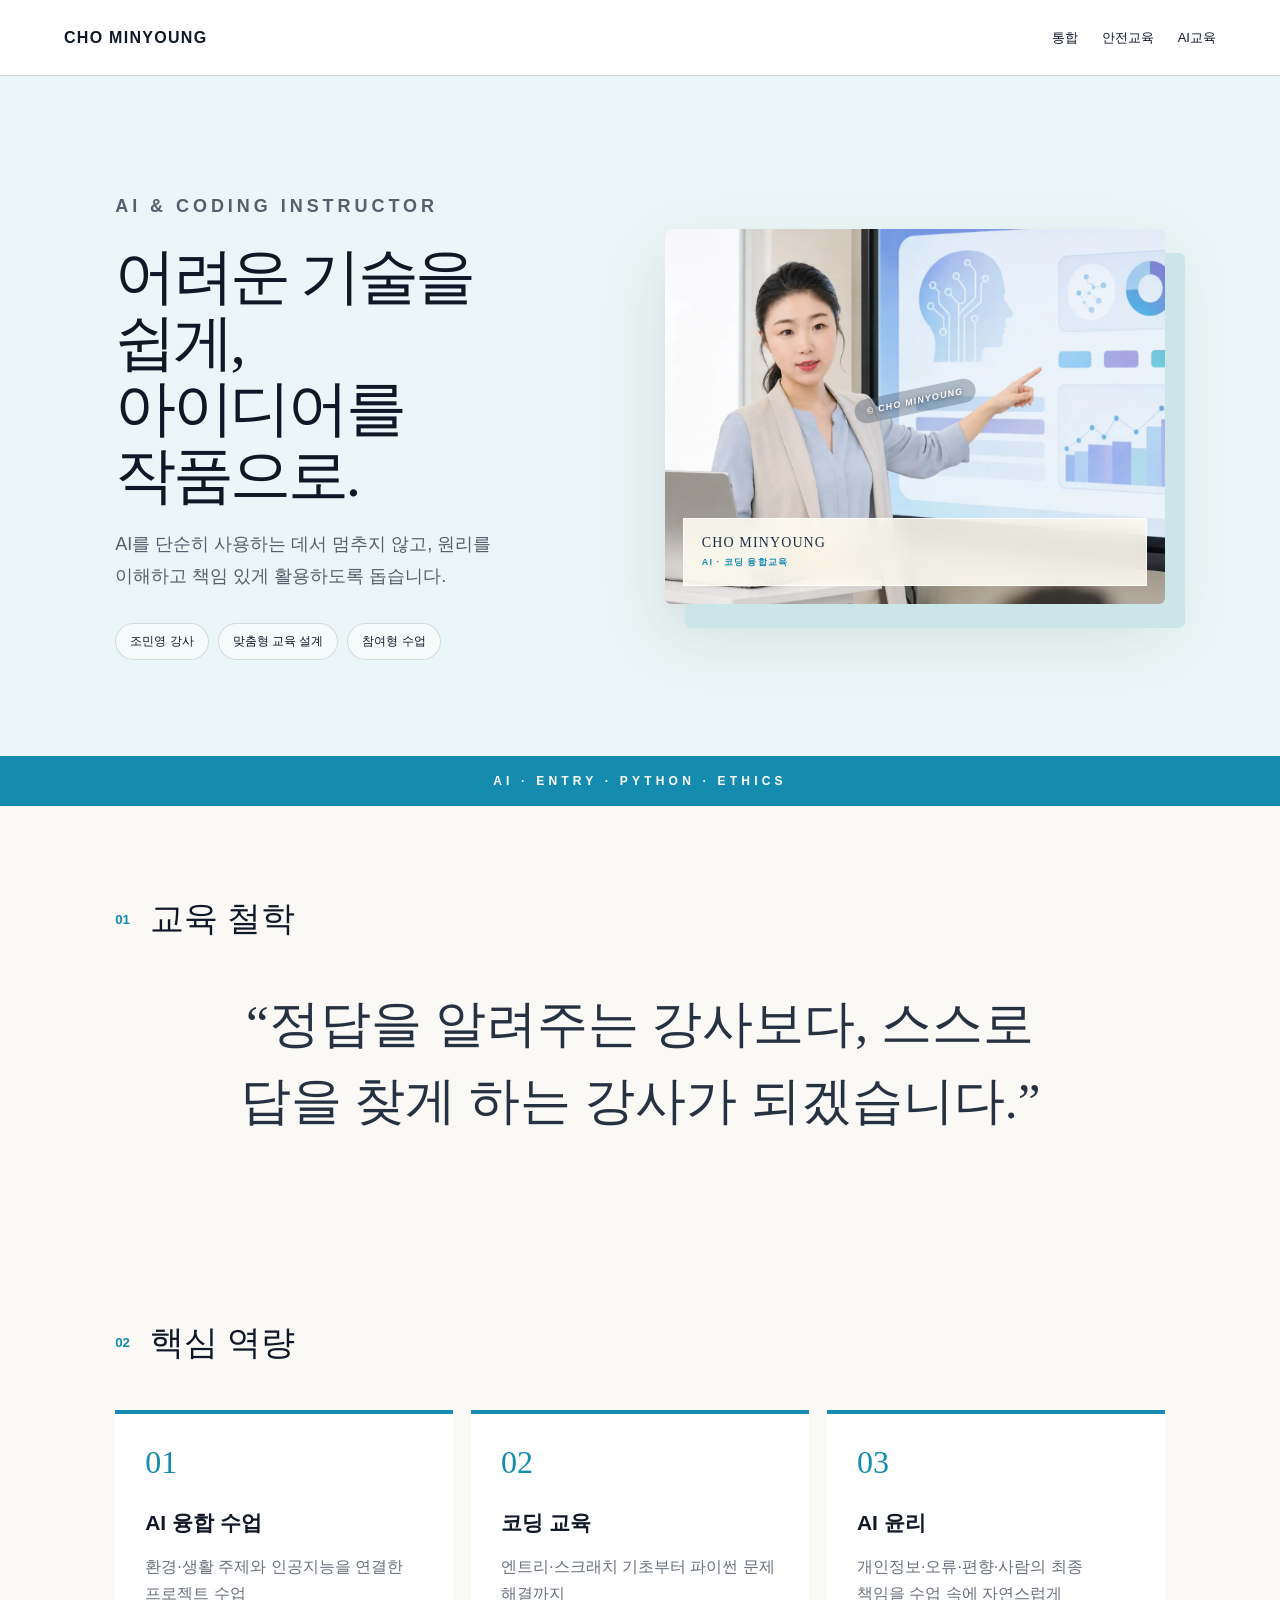
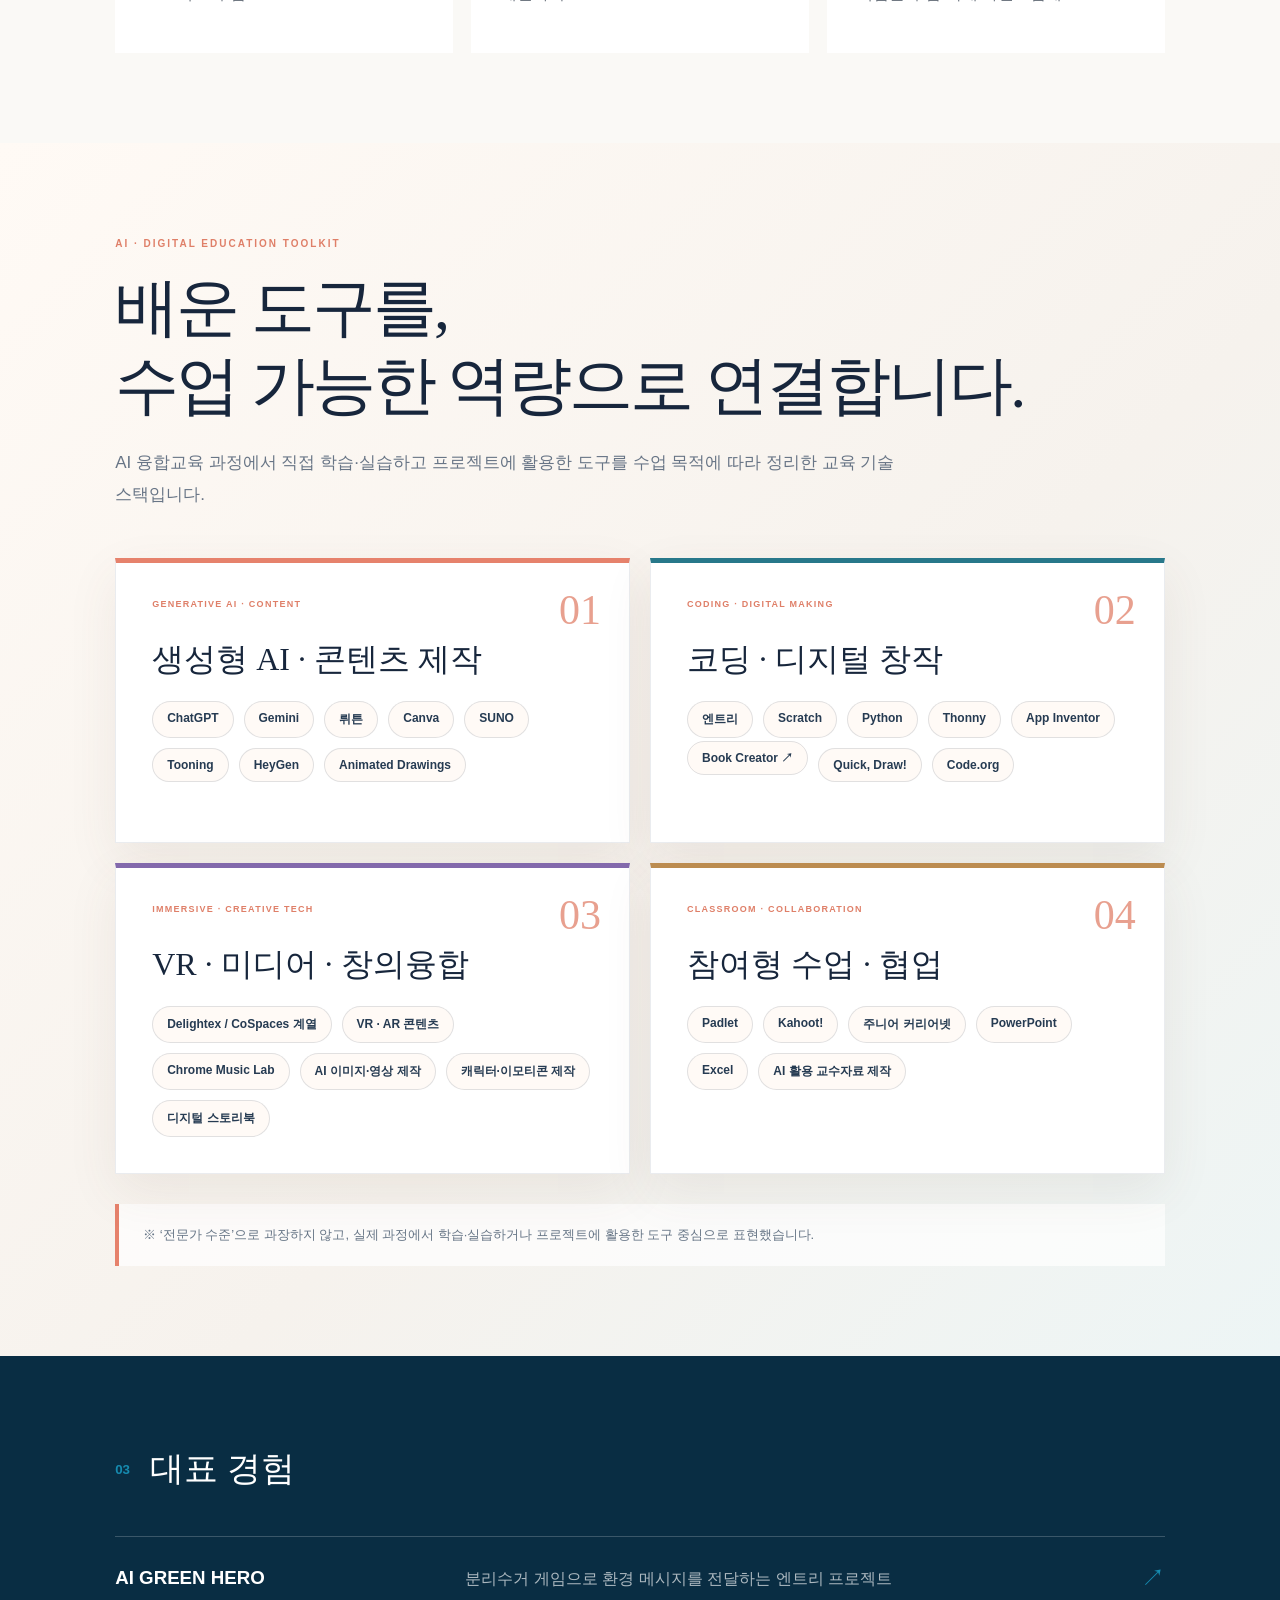
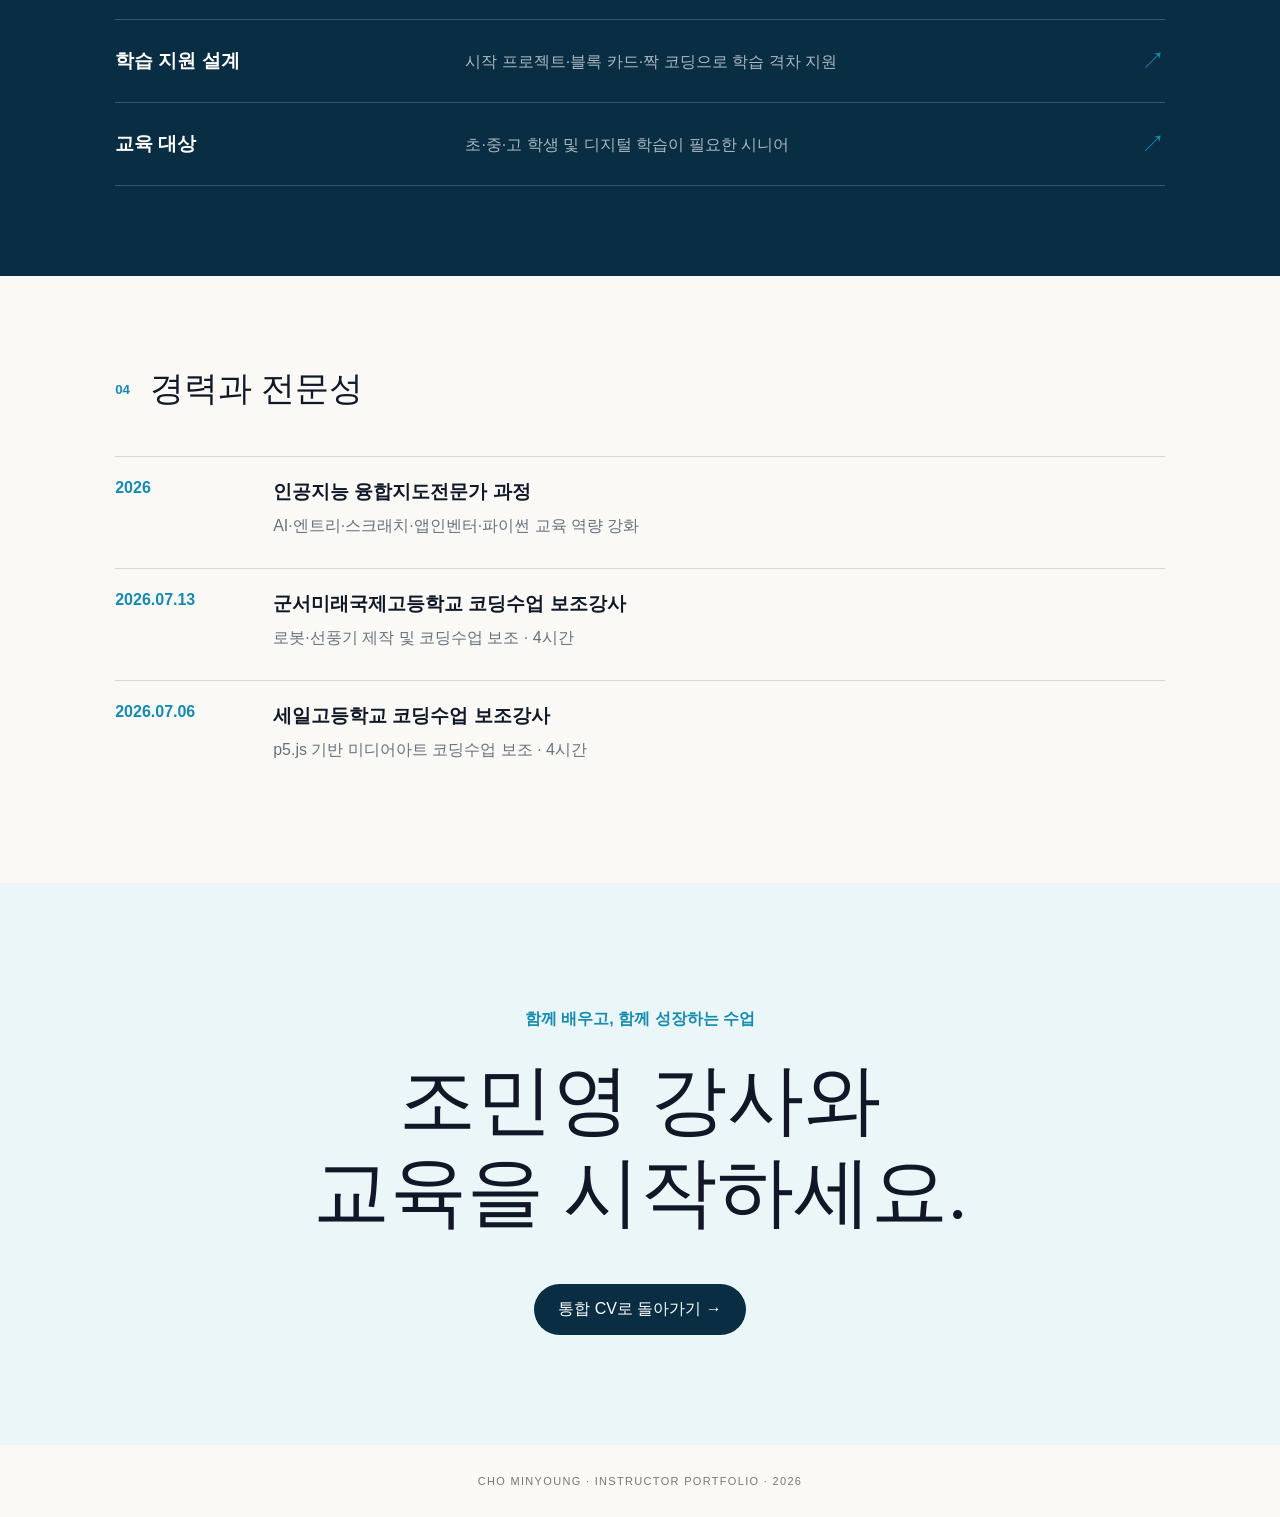
==== commit baa7391f: "Move Book Creator link to Book Creator tag only" ====
--- a/ai-portfolio.html
+++ b/ai-portfolio.html
@@ -1 +1 @@
-<!doctype html><html lang="ko"><head><meta charset="utf-8"><meta name="viewport" content="width=device-width,initial-scale=1"><meta name="description" content="조민영 AI·코딩교육 강사 포트폴리오"><title>조민영 | 인공지능 강사 포트폴리오</title><style>:root{--accent:#168bb0;--hero:#eaf6f7;--deep:#092d43;--ink:#101827}*{box-sizing:border-box}html{scroll-behavior:smooth}body{margin:0;background:#faf9f6;color:var(--ink);font-family:Arial,"Noto Sans KR",sans-serif;word-break:keep-all}a{color:inherit;text-decoration:none}.nav{height:76px;display:flex;align-items:center;justify-content:space-between;padding:0 5vw;border-bottom:1px solid #10182729;position:sticky;top:0;z-index:10;background:#ffffffec;backdrop-filter:blur(12px)}.nav>a{font-weight:900;letter-spacing:.08em}.nav div{display:flex;gap:24px;font-size:13px}.hero{min-height:680px;padding:78px 9vw;display:grid;grid-template-columns:1.45fr .58fr;gap:8vw;align-items:center;background:var(--hero)}.eyebrow{font-size:12px;font-weight:800;letter-spacing:.22em;color:var(--accent)}h1{font:500 clamp(44px,4.8vw,64px)/1.08 Georgia,"Noto Serif KR",serif;letter-spacing:-.055em;margin:20px 0}.copy>p{font-size:18px;line-height:1.8;color:#555f6d}.chips{display:flex;flex-wrap:wrap;gap:9px;margin-top:30px}.chips span{padding:9px 14px;border:1px solid #0002;border-radius:100px;font-size:12px;background:#fff8}.photo{position:relative;justify-self:end;width:min(500px,42vw);aspect-ratio:4/3;margin:0;overflow:hidden;border-radius:6px;background:#e8e2d9;box-shadow:20px 24px 0 #cbe5e8,0 28px 65px #54433424}.photo img{width:100%;height:100%;object-fit:cover;object-position:center;display:block}.photo figcaption{position:absolute;left:18px;right:18px;bottom:18px;padding:16px 18px;background:#fffdf2df;color:#1d3048;border:1px solid #ffffffcc;backdrop-filter:blur(12px)}.photo figcaption b,.photo figcaption span{display:block}.photo figcaption b{font:14px Georgia;letter-spacing:.08em}.photo figcaption span{margin-top:5px;color:var(--accent);font-size:9px;font-weight:900;letter-spacing:.12em}.mark{position:absolute;left:50%;top:46%;transform:translate(-50%,-50%) rotate(-12deg);white-space:nowrap;padding:7px 12px;border-radius:99px;background:#26384d4d;color:#fff;font-size:9px;font-weight:800;letter-spacing:.14em;text-shadow:0 1px 4px #0009}.ticker{padding:18px;background:var(--accent);color:#fff;text-align:center;letter-spacing:.35em;font-size:12px;font-weight:800}.section{padding:90px 9vw}.head{display:flex;align-items:center;gap:20px;margin-bottom:44px}.head small{color:var(--accent);font-weight:900}.head h2{font:34px Georgia,"Noto Serif KR",serif;margin:0}blockquote{max-width:850px;margin:0 auto;font:clamp(30px,4vw,56px)/1.5 Georgia,"Noto Serif KR",serif;text-align:center;color:#263241}.strength{display:grid;grid-template-columns:repeat(3,1fr);gap:18px}.strength article{background:white;border-top:4px solid var(--accent);padding:30px;min-height:220px}.strength b{color:var(--accent);font:32px Georgia}.strength h3{font-size:21px;margin:28px 0 12px}.strength p,.projects p,.timeline p{color:#69717c;line-height:1.7}.toolkit{background:linear-gradient(135deg,#fffaf5 0%,#f6f2ed 58%,#edf5f5 100%)}.toolkitIntro{max-width:1060px;margin:0 auto 48px}.toolkitIntro>small{color:#df7f68;font-size:10px;font-weight:900;letter-spacing:.2em}.toolkitIntro h2{margin:18px 0 22px;font:clamp(40px,5vw,70px)/1.22 Georgia,"Noto Serif KR",serif;letter-spacing:-.045em;color:#17263c}.toolkitIntro p{max-width:860px;margin:0;color:#687586;font-size:17px;line-height:1.85}.toolgrid{display:grid;grid-template-columns:repeat(2,minmax(0,1fr));gap:20px;max-width:1180px;margin:0 auto}.toolgrid article{position:relative;min-height:285px;padding:36px;background:#fff;border:1px solid #233e5817;box-shadow:0 18px 48px #5e4a3815}.toolgrid article:nth-child(1){border-top:5px solid #e6826c}.toolgrid article:nth-child(2){border-top:5px solid #28788a}.toolgrid article:nth-child(3){border-top:5px solid #8369ac}.toolgrid article:nth-child(4){border-top:5px solid #bc8c50}.toolgrid article>b{position:absolute;right:28px;top:26px;color:#e8a08f;font:42px/1 Georgia}.toolgrid article>small{display:block;padding-right:72px;color:#df7f68;font-size:9px;font-weight:900;letter-spacing:.14em}.toolgrid h3{margin:30px 0 22px;font:clamp(26px,2.5vw,38px)/1.25 Georgia,"Noto Serif KR",serif;color:#17263c}.tags{display:flex;flex-wrap:wrap;gap:10px}.tags span{padding:9px 14px;border:1px solid #243e5723;border-radius:99px;background:#fffaf6;color:#263b52;font-size:12px;font-weight:800}.note{max-width:1180px;margin:30px auto 0;padding:20px 24px;border-left:4px solid #e6826c;background:#ffffffb8;color:#667586;font-size:13px;line-height:1.7}.dark{background:var(--deep);color:#fff}.projects{border-top:1px solid #fff3}.projects article{display:grid;grid-template-columns:1fr 2fr auto;gap:25px;align-items:center;padding:25px 0;border-bottom:1px solid #fff3}.projects h3,.projects p{margin:0}.projects p{color:#ffffffa8}.projects span{font-size:24px;color:var(--accent)}.timeline article{display:grid;grid-template-columns:130px 1fr;gap:28px;padding:22px 0;border-top:1px solid #0002}.timeline time{color:var(--accent);font-weight:900}.timeline h3,.timeline p{margin:0 0 7px}.contact{padding:110px 9vw;text-align:center;background:var(--hero)}.contact p{color:var(--accent);font-weight:800}.contact h2{font:clamp(44px,6vw,80px)/1.2 Georgia,"Noto Serif KR",serif;margin:25px 0 45px}.contact a{display:inline-block;padding:15px 24px;background:var(--deep);color:#fff;border-radius:99px}footer{padding:30px 5vw;text-align:center;color:#777;font-size:11px;letter-spacing:.12em}@media(max-width:800px){.nav div{gap:12px}.nav div a{font-size:12px}.hero{grid-template-columns:1fr;padding:55px 7vw}.photo{justify-self:center;width:min(86vw,500px);margin-top:35px}.section{padding:65px 7vw}.strength,.toolgrid{grid-template-columns:1fr}.toolgrid article{min-height:auto;padding:30px 24px}.projects article{grid-template-columns:1fr auto}.projects p{grid-column:1/-1}.timeline article{grid-template-columns:1fr}.toolkitIntro h2{font-size:clamp(36px,10vw,54px)}}</style></head><body><main><nav class="nav"><a href="index.html">CHO MINYOUNG</a><div><a href="index.html">통합</a><a href="https://minyoung-instructor-portfolio.snowyan81.chatgpt.site/safety">안전교육</a><a href="ai-portfolio.html">AI교육</a></div></nav><section class="hero"><div class="copy"><p class="eyebrow">AI & CODING INSTRUCTOR</p><h1>어려운 기술을 쉽게,<br>아이디어를 작품으로.</h1><p>AI를 단순히 사용하는 데서 멈추지 않고, 원리를 이해하고 책임 있게 활용하도록 돕습니다.</p><div class="chips"><span>조민영 강사</span><span>맞춤형 교육 설계</span><span>참여형 수업</span></div></div><figure class="photo"><img src="images/ai.webp" alt="AI 화면을 설명하는 조민영 강사"><i class="mark">© CHO MINYOUNG</i><figcaption><b>CHO MINYOUNG</b><span>AI · 코딩 융합교육</span></figcaption></figure></section><div class="ticker">AI · ENTRY · PYTHON · ETHICS</div><section class="section"><div class="head"><small>01</small><h2>교육 철학</h2></div><blockquote>“정답을 알려주는 강사보다, 스스로 답을 찾게 하는 강사가 되겠습니다.”</blockquote></section><section class="section"><div class="head"><small>02</small><h2>핵심 역량</h2></div><div class="strength"><article><b>01</b><h3>AI 융합 수업</h3><p>환경·생활 주제와 인공지능을 연결한 프로젝트 수업</p></article><article><b>02</b><h3>코딩 교육</h3><p>엔트리·스크래치 기초부터 파이썬 문제 해결까지</p></article><article><b>03</b><h3>AI 윤리</h3><p>개인정보·오류·편향·사람의 최종 책임을 수업 속에 자연스럽게</p></article></div></section><section class="section toolkit"><div class="toolkitIntro"><small>AI · DIGITAL EDUCATION TOOLKIT</small><h2>배운 도구를,<br>수업 가능한 역량으로 연결합니다.</h2><p>AI 융합교육 과정에서 직접 학습·실습하고 프로젝트에 활용한 도구를 수업 목적에 따라 정리한 교육 기술 스택입니다.</p></div><div class="toolgrid"><article><b>01</b><small>GENERATIVE AI · CONTENT</small><h3>생성형 AI · 콘텐츠 제작</h3><div class="tags"><span>ChatGPT</span><span>Gemini</span><span>뤼튼</span><span>Canva</span><span>SUNO</span><span>Tooning</span><span>HeyGen</span><span>Animated Drawings</span></div></article><article><b>02</b><small>CODING · DIGITAL MAKING</small><h3>코딩 · 디지털 창작</h3><div class="tags"><span>엔트리</span><span>Scratch</span><span>Python</span><span>Thonny</span><span>App Inventor</span><span>Book Creator</span><span>Quick, Draw!</span><span>Code.org</span></div></article><article><b>03</b><small>IMMERSIVE · CREATIVE TECH</small><h3>VR · 미디어 · 창의융합</h3><div class="tags"><span>Delightex / CoSpaces 계열</span><span>VR · AR 콘텐츠</span><span>Chrome Music Lab</span><span>AI 이미지·영상 제작</span><span>캐릭터·이모티콘 제작</span><a href="https://read.bookcreator.com/IUbzn4VGMMeEPn03wG6AJFMpIdQ2/hATSoWrARMiEe3aP9hkapA" target="_blank" rel="noreferrer"><span>디지털 스토리북 ↗</span></a></div></article><article><b>04</b><small>CLASSROOM · COLLABORATION</small><h3>참여형 수업 · 협업</h3><div class="tags"><span>Padlet</span><span>Kahoot!</span><span>주니어 커리어넷</span><span>PowerPoint</span><span>Excel</span><span>AI 활용 교수자료 제작</span></div></article></div><p class="note">※ ‘전문가 수준’으로 과장하지 않고, 실제 과정에서 학습·실습하거나 프로젝트에 활용한 도구 중심으로 표현했습니다.</p></section><section class="section dark"><div class="head"><small>03</small><h2>대표 경험</h2></div><div class="projects"><article><h3>AI GREEN HERO</h3><p>분리수거 게임으로 환경 메시지를 전달하는 엔트리 프로젝트</p><span>↗</span></article><article><h3>학습 지원 설계</h3><p>시작 프로젝트·블록 카드·짝 코딩으로 학습 격차 지원</p><span>↗</span></article><article><h3>교육 대상</h3><p>초·중·고 학생 및 디지털 학습이 필요한 시니어</p><span>↗</span></article></div></section><section class="section"><div class="head"><small>04</small><h2>경력과 전문성</h2></div><div class="timeline"><article><time>2026</time><div><h3>인공지능 융합지도전문가 과정</h3><p>AI·엔트리·스크래치·앱인벤터·파이썬 교육 역량 강화</p></div></article><article><time>2026.07.13</time><div><h3>군서미래국제고등학교 코딩수업 보조강사</h3><p>로봇·선풍기 제작 및 코딩수업 보조 · 4시간</p></div></article><article><time>2026.07.06</time><div><h3>세일고등학교 코딩수업 보조강사</h3><p>p5.js 기반 미디어아트 코딩수업 보조 · 4시간</p></div></article></div></section><section class="contact"><p>함께 배우고, 함께 성장하는 수업</p><h2>조민영 강사와<br>교육을 시작하세요.</h2><a href="index.html">통합 CV로 돌아가기 →</a></section><footer>CHO MINYOUNG · INSTRUCTOR PORTFOLIO · 2026</footer></main></body></html>+<!doctype html><html lang="ko"><head><meta charset="utf-8"><meta name="viewport" content="width=device-width,initial-scale=1"><meta name="description" content="조민영 AI·코딩교육 강사 포트폴리오"><title>조민영 | 인공지능 강사 포트폴리오</title><style>:root{--accent:#168bb0;--hero:#eaf6f7;--deep:#092d43;--ink:#101827}*{box-sizing:border-box}html{scroll-behavior:smooth}body{margin:0;background:#faf9f6;color:var(--ink);font-family:Arial,"Noto Sans KR",sans-serif;word-break:keep-all}a{color:inherit;text-decoration:none}.nav{height:76px;display:flex;align-items:center;justify-content:space-between;padding:0 5vw;border-bottom:1px solid #10182729;position:sticky;top:0;z-index:10;background:#ffffffec;backdrop-filter:blur(12px)}.nav>a{font-weight:900;letter-spacing:.08em}.nav div{display:flex;gap:24px;font-size:13px}.hero{min-height:680px;padding:78px 9vw;display:grid;grid-template-columns:1.45fr .58fr;gap:8vw;align-items:center;background:var(--hero)}.eyebrow{font-size:12px;font-weight:800;letter-spacing:.22em;color:var(--accent)}h1{font:500 clamp(44px,4.8vw,64px)/1.08 Georgia,"Noto Serif KR",serif;letter-spacing:-.055em;margin:20px 0}.copy>p{font-size:18px;line-height:1.8;color:#555f6d}.chips{display:flex;flex-wrap:wrap;gap:9px;margin-top:30px}.chips span{padding:9px 14px;border:1px solid #0002;border-radius:100px;font-size:12px;background:#fff8}.photo{position:relative;justify-self:end;width:min(500px,42vw);aspect-ratio:4/3;margin:0;overflow:hidden;border-radius:6px;background:#e8e2d9;box-shadow:20px 24px 0 #cbe5e8,0 28px 65px #54433424}.photo img{width:100%;height:100%;object-fit:cover;object-position:center;display:block}.photo figcaption{position:absolute;left:18px;right:18px;bottom:18px;padding:16px 18px;background:#fffdf2df;color:#1d3048;border:1px solid #ffffffcc;backdrop-filter:blur(12px)}.photo figcaption b,.photo figcaption span{display:block}.photo figcaption b{font:14px Georgia;letter-spacing:.08em}.photo figcaption span{margin-top:5px;color:var(--accent);font-size:9px;font-weight:900;letter-spacing:.12em}.mark{position:absolute;left:50%;top:46%;transform:translate(-50%,-50%) rotate(-12deg);white-space:nowrap;padding:7px 12px;border-radius:99px;background:#26384d4d;color:#fff;font-size:9px;font-weight:800;letter-spacing:.14em;text-shadow:0 1px 4px #0009}.ticker{padding:18px;background:var(--accent);color:#fff;text-align:center;letter-spacing:.35em;font-size:12px;font-weight:800}.section{padding:90px 9vw}.head{display:flex;align-items:center;gap:20px;margin-bottom:44px}.head small{color:var(--accent);font-weight:900}.head h2{font:34px Georgia,"Noto Serif KR",serif;margin:0}blockquote{max-width:850px;margin:0 auto;font:clamp(30px,4vw,56px)/1.5 Georgia,"Noto Serif KR",serif;text-align:center;color:#263241}.strength{display:grid;grid-template-columns:repeat(3,1fr);gap:18px}.strength article{background:white;border-top:4px solid var(--accent);padding:30px;min-height:220px}.strength b{color:var(--accent);font:32px Georgia}.strength h3{font-size:21px;margin:28px 0 12px}.strength p,.projects p,.timeline p{color:#69717c;line-height:1.7}.toolkit{background:linear-gradient(135deg,#fffaf5 0%,#f6f2ed 58%,#edf5f5 100%)}.toolkitIntro{max-width:1060px;margin:0 auto 48px}.toolkitIntro>small{color:#df7f68;font-size:10px;font-weight:900;letter-spacing:.2em}.toolkitIntro h2{margin:18px 0 22px;font:clamp(40px,5vw,70px)/1.22 Georgia,"Noto Serif KR",serif;letter-spacing:-.045em;color:#17263c}.toolkitIntro p{max-width:860px;margin:0;color:#687586;font-size:17px;line-height:1.85}.toolgrid{display:grid;grid-template-columns:repeat(2,minmax(0,1fr));gap:20px;max-width:1180px;margin:0 auto}.toolgrid article{position:relative;min-height:285px;padding:36px;background:#fff;border:1px solid #233e5817;box-shadow:0 18px 48px #5e4a3815}.toolgrid article:nth-child(1){border-top:5px solid #e6826c}.toolgrid article:nth-child(2){border-top:5px solid #28788a}.toolgrid article:nth-child(3){border-top:5px solid #8369ac}.toolgrid article:nth-child(4){border-top:5px solid #bc8c50}.toolgrid article>b{position:absolute;right:28px;top:26px;color:#e8a08f;font:42px/1 Georgia}.toolgrid article>small{display:block;padding-right:72px;color:#df7f68;font-size:9px;font-weight:900;letter-spacing:.14em}.toolgrid h3{margin:30px 0 22px;font:clamp(26px,2.5vw,38px)/1.25 Georgia,"Noto Serif KR",serif;color:#17263c}.tags{display:flex;flex-wrap:wrap;gap:10px}.tags span{padding:9px 14px;border:1px solid #243e5723;border-radius:99px;background:#fffaf6;color:#263b52;font-size:12px;font-weight:800}.note{max-width:1180px;margin:30px auto 0;padding:20px 24px;border-left:4px solid #e6826c;background:#ffffffb8;color:#667586;font-size:13px;line-height:1.7}.dark{background:var(--deep);color:#fff}.projects{border-top:1px solid #fff3}.projects article{display:grid;grid-template-columns:1fr 2fr auto;gap:25px;align-items:center;padding:25px 0;border-bottom:1px solid #fff3}.projects h3,.projects p{margin:0}.projects p{color:#ffffffa8}.projects span{font-size:24px;color:var(--accent)}.timeline article{display:grid;grid-template-columns:130px 1fr;gap:28px;padding:22px 0;border-top:1px solid #0002}.timeline time{color:var(--accent);font-weight:900}.timeline h3,.timeline p{margin:0 0 7px}.contact{padding:110px 9vw;text-align:center;background:var(--hero)}.contact p{color:var(--accent);font-weight:800}.contact h2{font:clamp(44px,6vw,80px)/1.2 Georgia,"Noto Serif KR",serif;margin:25px 0 45px}.contact a{display:inline-block;padding:15px 24px;background:var(--deep);color:#fff;border-radius:99px}footer{padding:30px 5vw;text-align:center;color:#777;font-size:11px;letter-spacing:.12em}@media(max-width:800px){.nav div{gap:12px}.nav div a{font-size:12px}.hero{grid-template-columns:1fr;padding:55px 7vw}.photo{justify-self:center;width:min(86vw,500px);margin-top:35px}.section{padding:65px 7vw}.strength,.toolgrid{grid-template-columns:1fr}.toolgrid article{min-height:auto;padding:30px 24px}.projects article{grid-template-columns:1fr auto}.projects p{grid-column:1/-1}.timeline article{grid-template-columns:1fr}.toolkitIntro h2{font-size:clamp(36px,10vw,54px)}}</style></head><body><main><nav class="nav"><a href="index.html">CHO MINYOUNG</a><div><a href="index.html">통합</a><a href="https://minyoung-instructor-portfolio.snowyan81.chatgpt.site/safety">안전교육</a><a href="ai-portfolio.html">AI교육</a></div></nav><section class="hero"><div class="copy"><p class="eyebrow">AI & CODING INSTRUCTOR</p><h1>어려운 기술을 쉽게,<br>아이디어를 작품으로.</h1><p>AI를 단순히 사용하는 데서 멈추지 않고, 원리를 이해하고 책임 있게 활용하도록 돕습니다.</p><div class="chips"><span>조민영 강사</span><span>맞춤형 교육 설계</span><span>참여형 수업</span></div></div><figure class="photo"><img src="images/ai.webp" alt="AI 화면을 설명하는 조민영 강사"><i class="mark">© CHO MINYOUNG</i><figcaption><b>CHO MINYOUNG</b><span>AI · 코딩 융합교육</span></figcaption></figure></section><div class="ticker">AI · ENTRY · PYTHON · ETHICS</div><section class="section"><div class="head"><small>01</small><h2>교육 철학</h2></div><blockquote>“정답을 알려주는 강사보다, 스스로 답을 찾게 하는 강사가 되겠습니다.”</blockquote></section><section class="section"><div class="head"><small>02</small><h2>핵심 역량</h2></div><div class="strength"><article><b>01</b><h3>AI 융합 수업</h3><p>환경·생활 주제와 인공지능을 연결한 프로젝트 수업</p></article><article><b>02</b><h3>코딩 교육</h3><p>엔트리·스크래치 기초부터 파이썬 문제 해결까지</p></article><article><b>03</b><h3>AI 윤리</h3><p>개인정보·오류·편향·사람의 최종 책임을 수업 속에 자연스럽게</p></article></div></section><section class="section toolkit"><div class="toolkitIntro"><small>AI · DIGITAL EDUCATION TOOLKIT</small><h2>배운 도구를,<br>수업 가능한 역량으로 연결합니다.</h2><p>AI 융합교육 과정에서 직접 학습·실습하고 프로젝트에 활용한 도구를 수업 목적에 따라 정리한 교육 기술 스택입니다.</p></div><div class="toolgrid"><article><b>01</b><small>GENERATIVE AI · CONTENT</small><h3>생성형 AI · 콘텐츠 제작</h3><div class="tags"><span>ChatGPT</span><span>Gemini</span><span>뤼튼</span><span>Canva</span><span>SUNO</span><span>Tooning</span><span>HeyGen</span><span>Animated Drawings</span></div></article><article><b>02</b><small>CODING · DIGITAL MAKING</small><h3>코딩 · 디지털 창작</h3><div class="tags"><span>엔트리</span><span>Scratch</span><span>Python</span><span>Thonny</span><span>App Inventor</span><a href="https://read.bookcreator.com/IUbzn4VGMMeEPn03wG6AJFMpIdQ2/hATSoWrARMiEe3aP9hkapA" target="_blank" rel="noreferrer"><span>Book Creator ↗</span></a><span>Quick, Draw!</span><span>Code.org</span></div></article><article><b>03</b><small>IMMERSIVE · CREATIVE TECH</small><h3>VR · 미디어 · 창의융합</h3><div class="tags"><span>Delightex / CoSpaces 계열</span><span>VR · AR 콘텐츠</span><span>Chrome Music Lab</span><span>AI 이미지·영상 제작</span><span>캐릭터·이모티콘 제작</span><span>디지털 스토리북</span></div></article><article><b>04</b><small>CLASSROOM · COLLABORATION</small><h3>참여형 수업 · 협업</h3><div class="tags"><span>Padlet</span><span>Kahoot!</span><span>주니어 커리어넷</span><span>PowerPoint</span><span>Excel</span><span>AI 활용 교수자료 제작</span></div></article></div><p class="note">※ ‘전문가 수준’으로 과장하지 않고, 실제 과정에서 학습·실습하거나 프로젝트에 활용한 도구 중심으로 표현했습니다.</p></section><section class="section dark"><div class="head"><small>03</small><h2>대표 경험</h2></div><div class="projects"><article><h3>AI GREEN HERO</h3><p>분리수거 게임으로 환경 메시지를 전달하는 엔트리 프로젝트</p><span>↗</span></article><article><h3>학습 지원 설계</h3><p>시작 프로젝트·블록 카드·짝 코딩으로 학습 격차 지원</p><span>↗</span></article><article><h3>교육 대상</h3><p>초·중·고 학생 및 디지털 학습이 필요한 시니어</p><span>↗</span></article></div></section><section class="section"><div class="head"><small>04</small><h2>경력과 전문성</h2></div><div class="timeline"><article><time>2026</time><div><h3>인공지능 융합지도전문가 과정</h3><p>AI·엔트리·스크래치·앱인벤터·파이썬 교육 역량 강화</p></div></article><article><time>2026.07.13</time><div><h3>군서미래국제고등학교 코딩수업 보조강사</h3><p>로봇·선풍기 제작 및 코딩수업 보조 · 4시간</p></div></article><article><time>2026.07.06</time><div><h3>세일고등학교 코딩수업 보조강사</h3><p>p5.js 기반 미디어아트 코딩수업 보조 · 4시간</p></div></article></div></section><section class="contact"><p>함께 배우고, 함께 성장하는 수업</p><h2>조민영 강사와<br>교육을 시작하세요.</h2><a href="index.html">통합 CV로 돌아가기 →</a></section><footer>CHO MINYOUNG · INSTRUCTOR PORTFOLIO · 2026</footer></main></body></html>
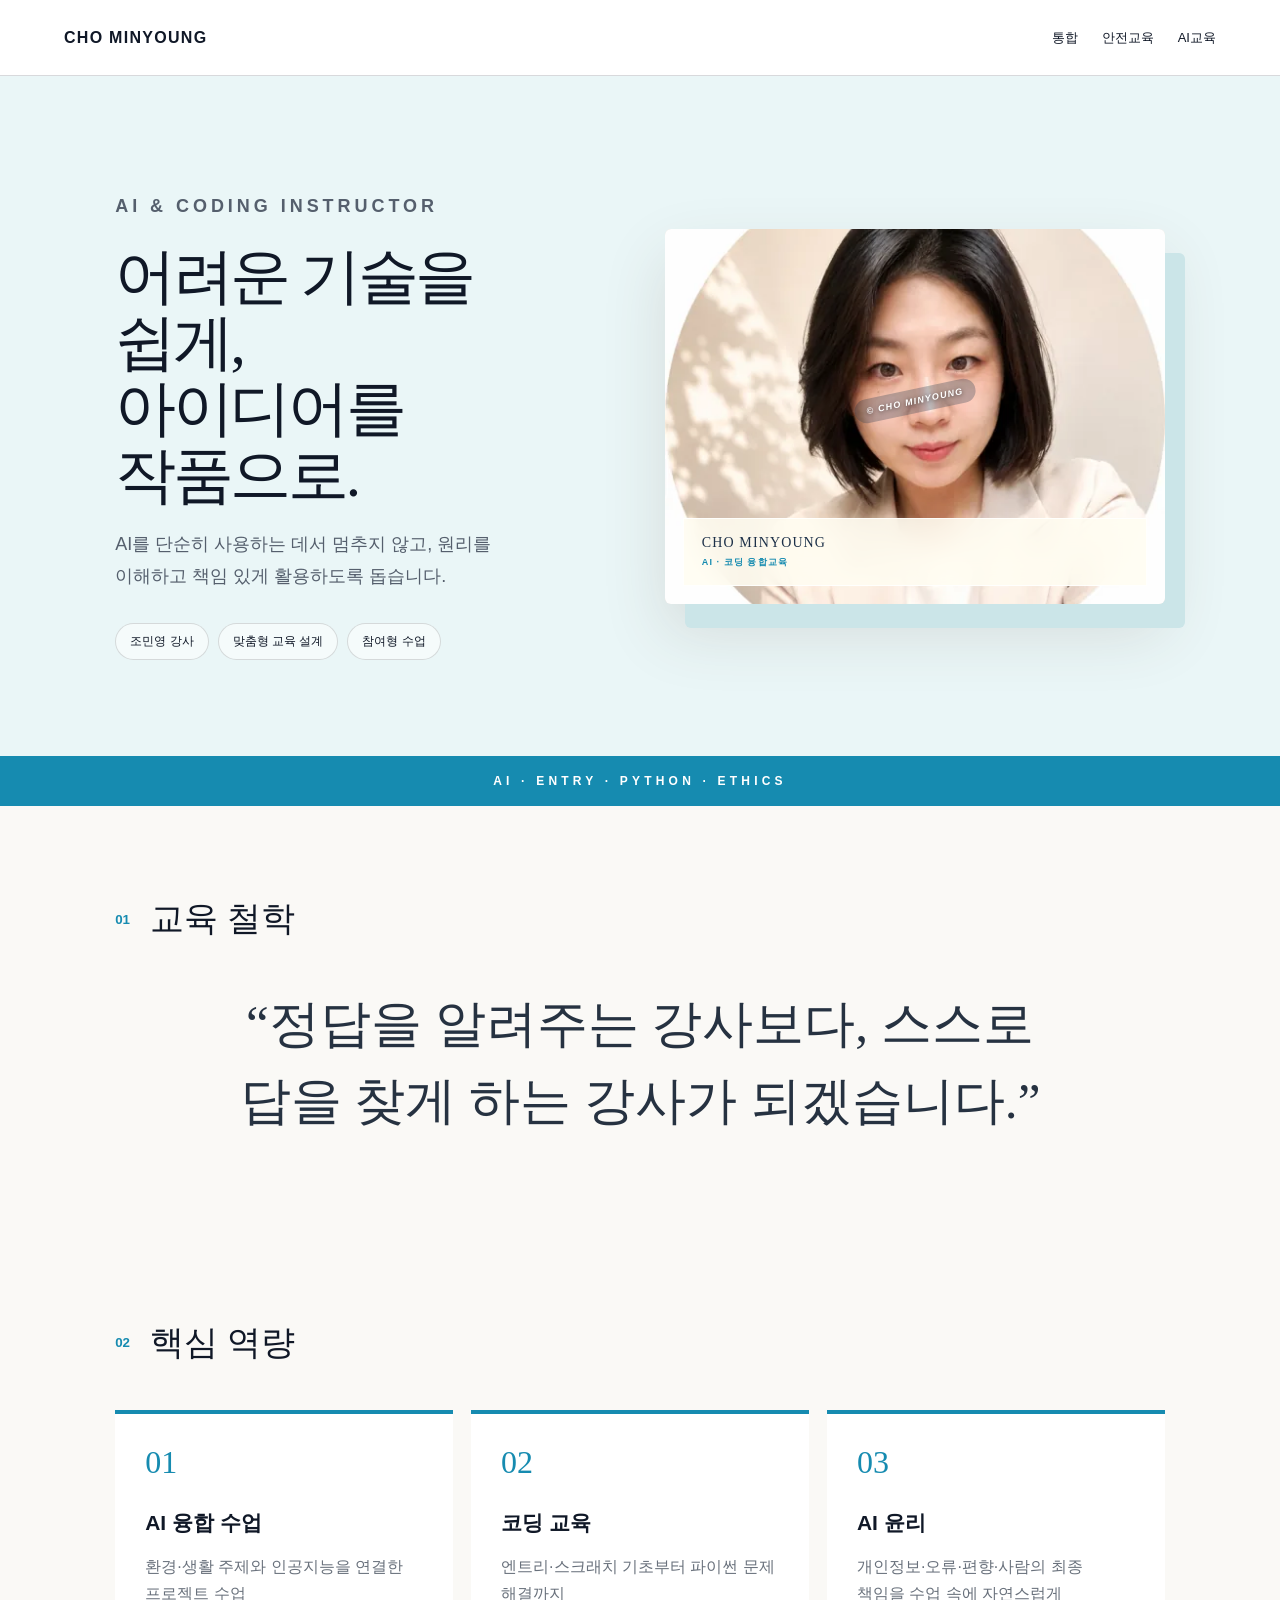
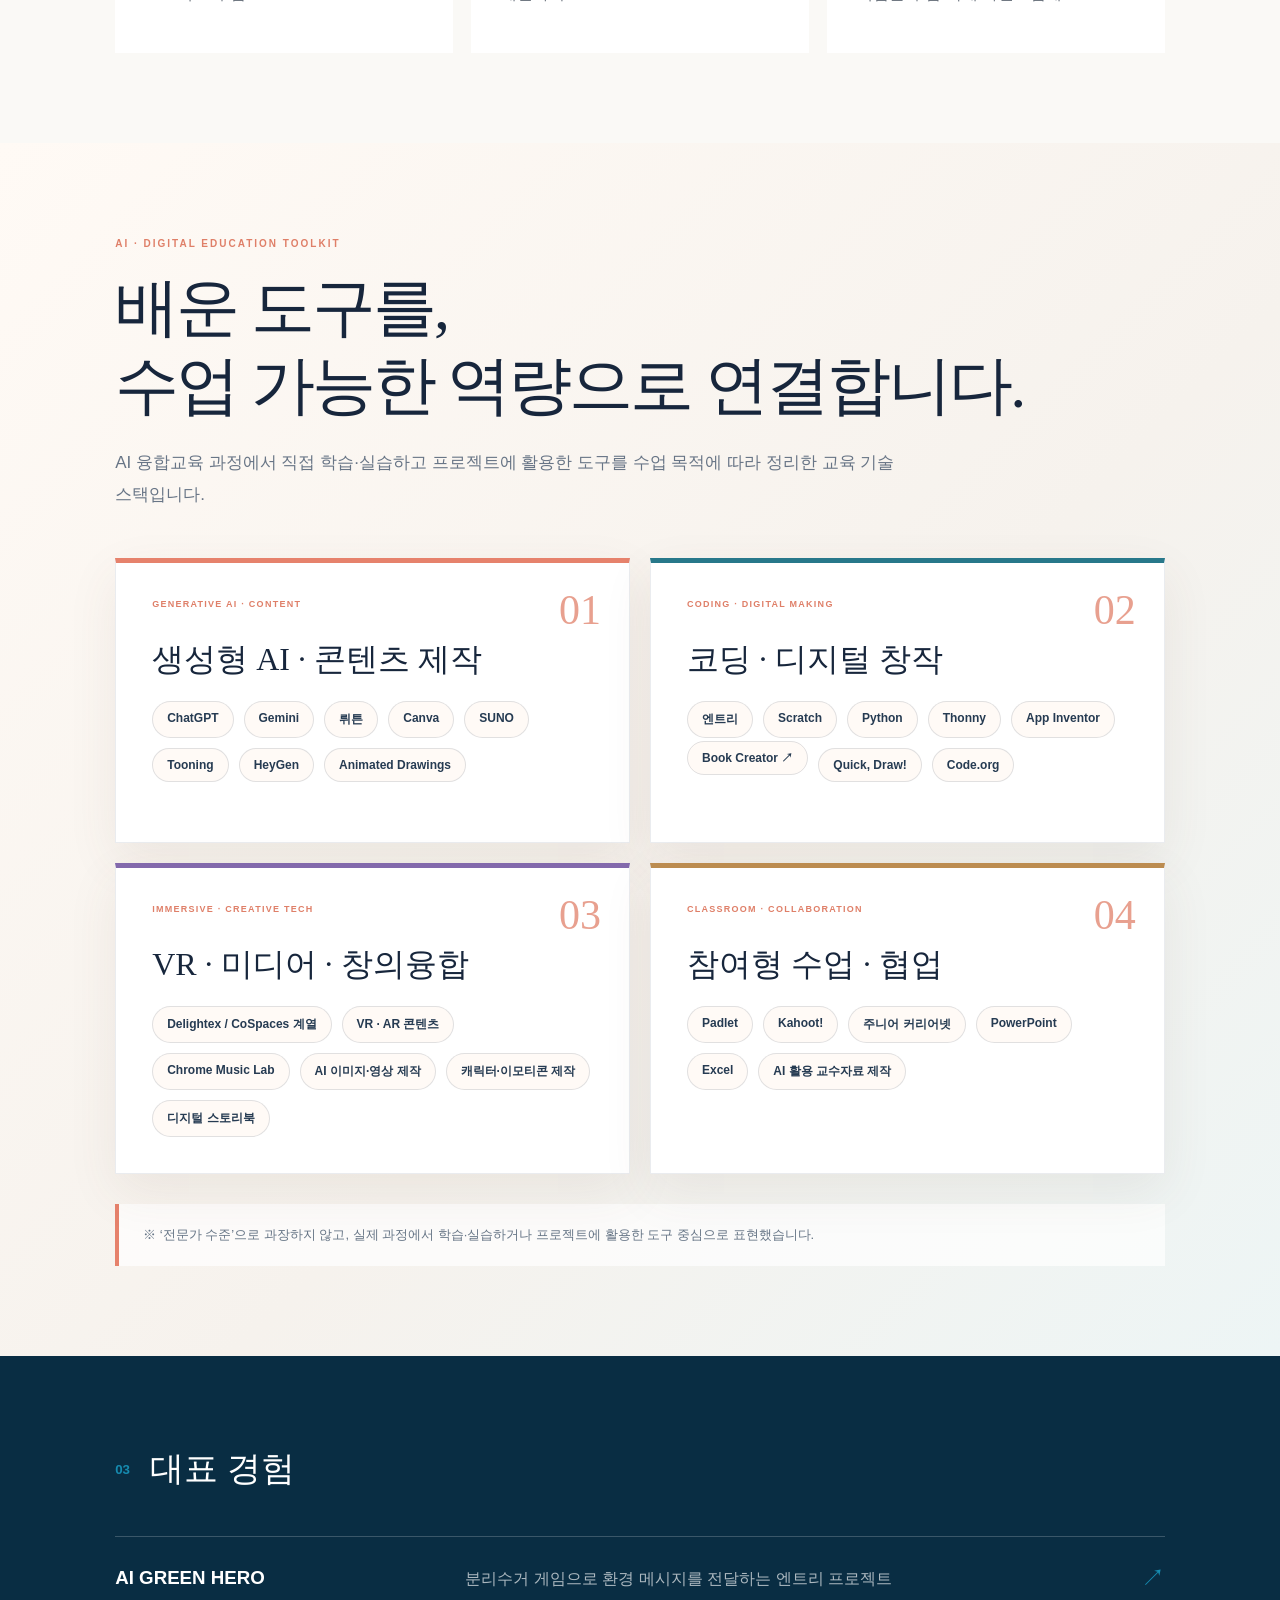
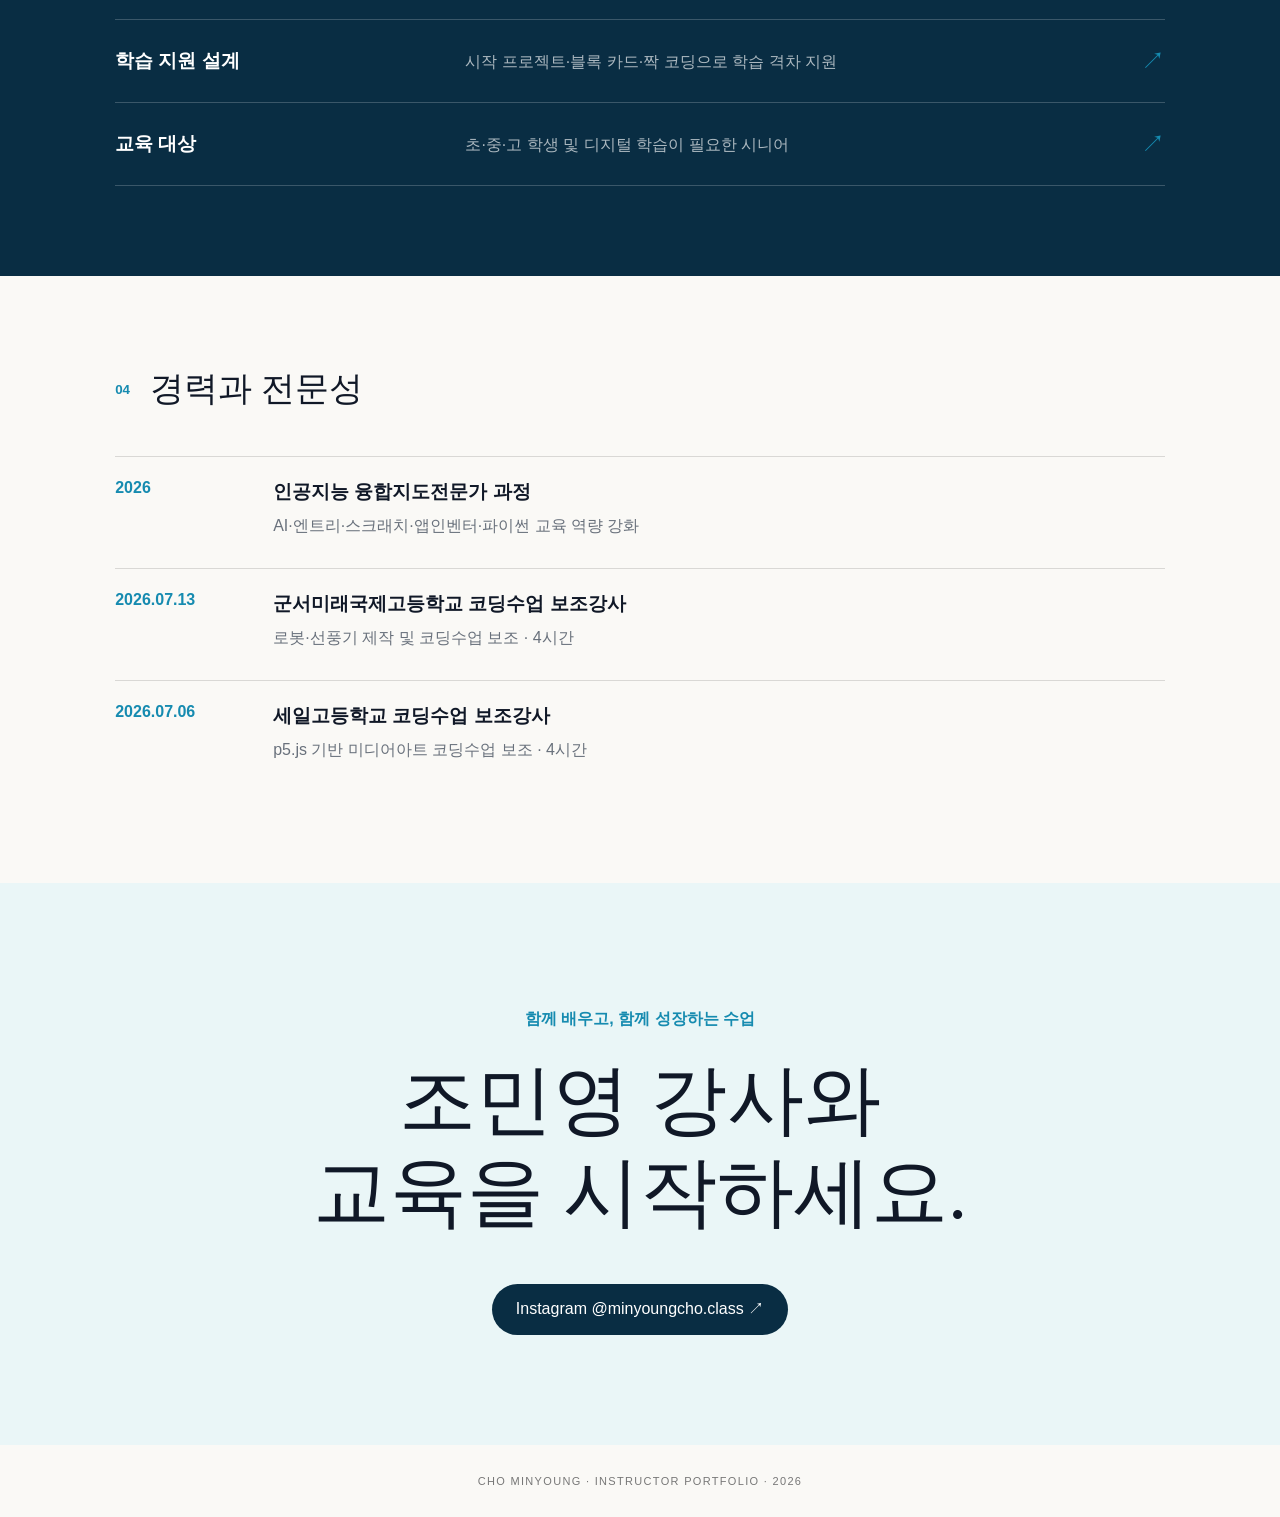
==== commit 8aba1d9f: "Match AI portfolio profile and Instagram link" ====
--- a/ai-portfolio.html
+++ b/ai-portfolio.html
@@ -1 +1 @@
-<!doctype html><html lang="ko"><head><meta charset="utf-8"><meta name="viewport" content="width=device-width,initial-scale=1"><meta name="description" content="조민영 AI·코딩교육 강사 포트폴리오"><title>조민영 | 인공지능 강사 포트폴리오</title><style>:root{--accent:#168bb0;--hero:#eaf6f7;--deep:#092d43;--ink:#101827}*{box-sizing:border-box}html{scroll-behavior:smooth}body{margin:0;background:#faf9f6;color:var(--ink);font-family:Arial,"Noto Sans KR",sans-serif;word-break:keep-all}a{color:inherit;text-decoration:none}.nav{height:76px;display:flex;align-items:center;justify-content:space-between;padding:0 5vw;border-bottom:1px solid #10182729;position:sticky;top:0;z-index:10;background:#ffffffec;backdrop-filter:blur(12px)}.nav>a{font-weight:900;letter-spacing:.08em}.nav div{display:flex;gap:24px;font-size:13px}.hero{min-height:680px;padding:78px 9vw;display:grid;grid-template-columns:1.45fr .58fr;gap:8vw;align-items:center;background:var(--hero)}.eyebrow{font-size:12px;font-weight:800;letter-spacing:.22em;color:var(--accent)}h1{font:500 clamp(44px,4.8vw,64px)/1.08 Georgia,"Noto Serif KR",serif;letter-spacing:-.055em;margin:20px 0}.copy>p{font-size:18px;line-height:1.8;color:#555f6d}.chips{display:flex;flex-wrap:wrap;gap:9px;margin-top:30px}.chips span{padding:9px 14px;border:1px solid #0002;border-radius:100px;font-size:12px;background:#fff8}.photo{position:relative;justify-self:end;width:min(500px,42vw);aspect-ratio:4/3;margin:0;overflow:hidden;border-radius:6px;background:#e8e2d9;box-shadow:20px 24px 0 #cbe5e8,0 28px 65px #54433424}.photo img{width:100%;height:100%;object-fit:cover;object-position:center;display:block}.photo figcaption{position:absolute;left:18px;right:18px;bottom:18px;padding:16px 18px;background:#fffdf2df;color:#1d3048;border:1px solid #ffffffcc;backdrop-filter:blur(12px)}.photo figcaption b,.photo figcaption span{display:block}.photo figcaption b{font:14px Georgia;letter-spacing:.08em}.photo figcaption span{margin-top:5px;color:var(--accent);font-size:9px;font-weight:900;letter-spacing:.12em}.mark{position:absolute;left:50%;top:46%;transform:translate(-50%,-50%) rotate(-12deg);white-space:nowrap;padding:7px 12px;border-radius:99px;background:#26384d4d;color:#fff;font-size:9px;font-weight:800;letter-spacing:.14em;text-shadow:0 1px 4px #0009}.ticker{padding:18px;background:var(--accent);color:#fff;text-align:center;letter-spacing:.35em;font-size:12px;font-weight:800}.section{padding:90px 9vw}.head{display:flex;align-items:center;gap:20px;margin-bottom:44px}.head small{color:var(--accent);font-weight:900}.head h2{font:34px Georgia,"Noto Serif KR",serif;margin:0}blockquote{max-width:850px;margin:0 auto;font:clamp(30px,4vw,56px)/1.5 Georgia,"Noto Serif KR",serif;text-align:center;color:#263241}.strength{display:grid;grid-template-columns:repeat(3,1fr);gap:18px}.strength article{background:white;border-top:4px solid var(--accent);padding:30px;min-height:220px}.strength b{color:var(--accent);font:32px Georgia}.strength h3{font-size:21px;margin:28px 0 12px}.strength p,.projects p,.timeline p{color:#69717c;line-height:1.7}.toolkit{background:linear-gradient(135deg,#fffaf5 0%,#f6f2ed 58%,#edf5f5 100%)}.toolkitIntro{max-width:1060px;margin:0 auto 48px}.toolkitIntro>small{color:#df7f68;font-size:10px;font-weight:900;letter-spacing:.2em}.toolkitIntro h2{margin:18px 0 22px;font:clamp(40px,5vw,70px)/1.22 Georgia,"Noto Serif KR",serif;letter-spacing:-.045em;color:#17263c}.toolkitIntro p{max-width:860px;margin:0;color:#687586;font-size:17px;line-height:1.85}.toolgrid{display:grid;grid-template-columns:repeat(2,minmax(0,1fr));gap:20px;max-width:1180px;margin:0 auto}.toolgrid article{position:relative;min-height:285px;padding:36px;background:#fff;border:1px solid #233e5817;box-shadow:0 18px 48px #5e4a3815}.toolgrid article:nth-child(1){border-top:5px solid #e6826c}.toolgrid article:nth-child(2){border-top:5px solid #28788a}.toolgrid article:nth-child(3){border-top:5px solid #8369ac}.toolgrid article:nth-child(4){border-top:5px solid #bc8c50}.toolgrid article>b{position:absolute;right:28px;top:26px;color:#e8a08f;font:42px/1 Georgia}.toolgrid article>small{display:block;padding-right:72px;color:#df7f68;font-size:9px;font-weight:900;letter-spacing:.14em}.toolgrid h3{margin:30px 0 22px;font:clamp(26px,2.5vw,38px)/1.25 Georgia,"Noto Serif KR",serif;color:#17263c}.tags{display:flex;flex-wrap:wrap;gap:10px}.tags span{padding:9px 14px;border:1px solid #243e5723;border-radius:99px;background:#fffaf6;color:#263b52;font-size:12px;font-weight:800}.note{max-width:1180px;margin:30px auto 0;padding:20px 24px;border-left:4px solid #e6826c;background:#ffffffb8;color:#667586;font-size:13px;line-height:1.7}.dark{background:var(--deep);color:#fff}.projects{border-top:1px solid #fff3}.projects article{display:grid;grid-template-columns:1fr 2fr auto;gap:25px;align-items:center;padding:25px 0;border-bottom:1px solid #fff3}.projects h3,.projects p{margin:0}.projects p{color:#ffffffa8}.projects span{font-size:24px;color:var(--accent)}.timeline article{display:grid;grid-template-columns:130px 1fr;gap:28px;padding:22px 0;border-top:1px solid #0002}.timeline time{color:var(--accent);font-weight:900}.timeline h3,.timeline p{margin:0 0 7px}.contact{padding:110px 9vw;text-align:center;background:var(--hero)}.contact p{color:var(--accent);font-weight:800}.contact h2{font:clamp(44px,6vw,80px)/1.2 Georgia,"Noto Serif KR",serif;margin:25px 0 45px}.contact a{display:inline-block;padding:15px 24px;background:var(--deep);color:#fff;border-radius:99px}footer{padding:30px 5vw;text-align:center;color:#777;font-size:11px;letter-spacing:.12em}@media(max-width:800px){.nav div{gap:12px}.nav div a{font-size:12px}.hero{grid-template-columns:1fr;padding:55px 7vw}.photo{justify-self:center;width:min(86vw,500px);margin-top:35px}.section{padding:65px 7vw}.strength,.toolgrid{grid-template-columns:1fr}.toolgrid article{min-height:auto;padding:30px 24px}.projects article{grid-template-columns:1fr auto}.projects p{grid-column:1/-1}.timeline article{grid-template-columns:1fr}.toolkitIntro h2{font-size:clamp(36px,10vw,54px)}}</style></head><body><main><nav class="nav"><a href="index.html">CHO MINYOUNG</a><div><a href="index.html">통합</a><a href="https://minyoung-instructor-portfolio.snowyan81.chatgpt.site/safety">안전교육</a><a href="ai-portfolio.html">AI교육</a></div></nav><section class="hero"><div class="copy"><p class="eyebrow">AI & CODING INSTRUCTOR</p><h1>어려운 기술을 쉽게,<br>아이디어를 작품으로.</h1><p>AI를 단순히 사용하는 데서 멈추지 않고, 원리를 이해하고 책임 있게 활용하도록 돕습니다.</p><div class="chips"><span>조민영 강사</span><span>맞춤형 교육 설계</span><span>참여형 수업</span></div></div><figure class="photo"><img src="images/ai.webp" alt="AI 화면을 설명하는 조민영 강사"><i class="mark">© CHO MINYOUNG</i><figcaption><b>CHO MINYOUNG</b><span>AI · 코딩 융합교육</span></figcaption></figure></section><div class="ticker">AI · ENTRY · PYTHON · ETHICS</div><section class="section"><div class="head"><small>01</small><h2>교육 철학</h2></div><blockquote>“정답을 알려주는 강사보다, 스스로 답을 찾게 하는 강사가 되겠습니다.”</blockquote></section><section class="section"><div class="head"><small>02</small><h2>핵심 역량</h2></div><div class="strength"><article><b>01</b><h3>AI 융합 수업</h3><p>환경·생활 주제와 인공지능을 연결한 프로젝트 수업</p></article><article><b>02</b><h3>코딩 교육</h3><p>엔트리·스크래치 기초부터 파이썬 문제 해결까지</p></article><article><b>03</b><h3>AI 윤리</h3><p>개인정보·오류·편향·사람의 최종 책임을 수업 속에 자연스럽게</p></article></div></section><section class="section toolkit"><div class="toolkitIntro"><small>AI · DIGITAL EDUCATION TOOLKIT</small><h2>배운 도구를,<br>수업 가능한 역량으로 연결합니다.</h2><p>AI 융합교육 과정에서 직접 학습·실습하고 프로젝트에 활용한 도구를 수업 목적에 따라 정리한 교육 기술 스택입니다.</p></div><div class="toolgrid"><article><b>01</b><small>GENERATIVE AI · CONTENT</small><h3>생성형 AI · 콘텐츠 제작</h3><div class="tags"><span>ChatGPT</span><span>Gemini</span><span>뤼튼</span><span>Canva</span><span>SUNO</span><span>Tooning</span><span>HeyGen</span><span>Animated Drawings</span></div></article><article><b>02</b><small>CODING · DIGITAL MAKING</small><h3>코딩 · 디지털 창작</h3><div class="tags"><span>엔트리</span><span>Scratch</span><span>Python</span><span>Thonny</span><span>App Inventor</span><a href="https://read.bookcreator.com/IUbzn4VGMMeEPn03wG6AJFMpIdQ2/hATSoWrARMiEe3aP9hkapA" target="_blank" rel="noreferrer"><span>Book Creator ↗</span></a><span>Quick, Draw!</span><span>Code.org</span></div></article><article><b>03</b><small>IMMERSIVE · CREATIVE TECH</small><h3>VR · 미디어 · 창의융합</h3><div class="tags"><span>Delightex / CoSpaces 계열</span><span>VR · AR 콘텐츠</span><span>Chrome Music Lab</span><span>AI 이미지·영상 제작</span><span>캐릭터·이모티콘 제작</span><span>디지털 스토리북</span></div></article><article><b>04</b><small>CLASSROOM · COLLABORATION</small><h3>참여형 수업 · 협업</h3><div class="tags"><span>Padlet</span><span>Kahoot!</span><span>주니어 커리어넷</span><span>PowerPoint</span><span>Excel</span><span>AI 활용 교수자료 제작</span></div></article></div><p class="note">※ ‘전문가 수준’으로 과장하지 않고, 실제 과정에서 학습·실습하거나 프로젝트에 활용한 도구 중심으로 표현했습니다.</p></section><section class="section dark"><div class="head"><small>03</small><h2>대표 경험</h2></div><div class="projects"><article><h3>AI GREEN HERO</h3><p>분리수거 게임으로 환경 메시지를 전달하는 엔트리 프로젝트</p><span>↗</span></article><article><h3>학습 지원 설계</h3><p>시작 프로젝트·블록 카드·짝 코딩으로 학습 격차 지원</p><span>↗</span></article><article><h3>교육 대상</h3><p>초·중·고 학생 및 디지털 학습이 필요한 시니어</p><span>↗</span></article></div></section><section class="section"><div class="head"><small>04</small><h2>경력과 전문성</h2></div><div class="timeline"><article><time>2026</time><div><h3>인공지능 융합지도전문가 과정</h3><p>AI·엔트리·스크래치·앱인벤터·파이썬 교육 역량 강화</p></div></article><article><time>2026.07.13</time><div><h3>군서미래국제고등학교 코딩수업 보조강사</h3><p>로봇·선풍기 제작 및 코딩수업 보조 · 4시간</p></div></article><article><time>2026.07.06</time><div><h3>세일고등학교 코딩수업 보조강사</h3><p>p5.js 기반 미디어아트 코딩수업 보조 · 4시간</p></div></article></div></section><section class="contact"><p>함께 배우고, 함께 성장하는 수업</p><h2>조민영 강사와<br>교육을 시작하세요.</h2><a href="index.html">통합 CV로 돌아가기 →</a></section><footer>CHO MINYOUNG · INSTRUCTOR PORTFOLIO · 2026</footer></main></body></html>+<!doctype html><html lang="ko"><head><meta charset="utf-8"><meta name="viewport" content="width=device-width,initial-scale=1"><meta name="description" content="조민영 AI·코딩교육 강사 포트폴리오"><title>조민영 | 인공지능 강사 포트폴리오</title><style>:root{--accent:#168bb0;--hero:#eaf6f7;--deep:#092d43;--ink:#101827}*{box-sizing:border-box}html{scroll-behavior:smooth}body{margin:0;background:#faf9f6;color:var(--ink);font-family:Arial,"Noto Sans KR",sans-serif;word-break:keep-all}a{color:inherit;text-decoration:none}.nav{height:76px;display:flex;align-items:center;justify-content:space-between;padding:0 5vw;border-bottom:1px solid #10182729;position:sticky;top:0;z-index:10;background:#ffffffec;backdrop-filter:blur(12px)}.nav>a{font-weight:900;letter-spacing:.08em}.nav div{display:flex;gap:24px;font-size:13px}.hero{min-height:680px;padding:78px 9vw;display:grid;grid-template-columns:1.45fr .58fr;gap:8vw;align-items:center;background:var(--hero)}.eyebrow{font-size:12px;font-weight:800;letter-spacing:.22em;color:var(--accent)}h1{font:500 clamp(44px,4.8vw,64px)/1.08 Georgia,"Noto Serif KR",serif;letter-spacing:-.055em;margin:20px 0}.copy>p{font-size:18px;line-height:1.8;color:#555f6d}.chips{display:flex;flex-wrap:wrap;gap:9px;margin-top:30px}.chips span{padding:9px 14px;border:1px solid #0002;border-radius:100px;font-size:12px;background:#fff8}.photo{position:relative;justify-self:end;width:min(500px,42vw);aspect-ratio:4/3;margin:0;overflow:hidden;border-radius:6px;background:#e8e2d9;box-shadow:20px 24px 0 #cbe5e8,0 28px 65px #54433424}.photo img{width:100%;height:100%;object-fit:cover;object-position:center;display:block}.photo figcaption{position:absolute;left:18px;right:18px;bottom:18px;padding:16px 18px;background:#fffdf2df;color:#1d3048;border:1px solid #ffffffcc;backdrop-filter:blur(12px)}.photo figcaption b,.photo figcaption span{display:block}.photo figcaption b{font:14px Georgia;letter-spacing:.08em}.photo figcaption span{margin-top:5px;color:var(--accent);font-size:9px;font-weight:900;letter-spacing:.12em}.mark{position:absolute;left:50%;top:46%;transform:translate(-50%,-50%) rotate(-12deg);white-space:nowrap;padding:7px 12px;border-radius:99px;background:#26384d4d;color:#fff;font-size:9px;font-weight:800;letter-spacing:.14em;text-shadow:0 1px 4px #0009}.ticker{padding:18px;background:var(--accent);color:#fff;text-align:center;letter-spacing:.35em;font-size:12px;font-weight:800}.section{padding:90px 9vw}.head{display:flex;align-items:center;gap:20px;margin-bottom:44px}.head small{color:var(--accent);font-weight:900}.head h2{font:34px Georgia,"Noto Serif KR",serif;margin:0}blockquote{max-width:850px;margin:0 auto;font:clamp(30px,4vw,56px)/1.5 Georgia,"Noto Serif KR",serif;text-align:center;color:#263241}.strength{display:grid;grid-template-columns:repeat(3,1fr);gap:18px}.strength article{background:white;border-top:4px solid var(--accent);padding:30px;min-height:220px}.strength b{color:var(--accent);font:32px Georgia}.strength h3{font-size:21px;margin:28px 0 12px}.strength p,.projects p,.timeline p{color:#69717c;line-height:1.7}.toolkit{background:linear-gradient(135deg,#fffaf5 0%,#f6f2ed 58%,#edf5f5 100%)}.toolkitIntro{max-width:1060px;margin:0 auto 48px}.toolkitIntro>small{color:#df7f68;font-size:10px;font-weight:900;letter-spacing:.2em}.toolkitIntro h2{margin:18px 0 22px;font:clamp(40px,5vw,70px)/1.22 Georgia,"Noto Serif KR",serif;letter-spacing:-.045em;color:#17263c}.toolkitIntro p{max-width:860px;margin:0;color:#687586;font-size:17px;line-height:1.85}.toolgrid{display:grid;grid-template-columns:repeat(2,minmax(0,1fr));gap:20px;max-width:1180px;margin:0 auto}.toolgrid article{position:relative;min-height:285px;padding:36px;background:#fff;border:1px solid #233e5817;box-shadow:0 18px 48px #5e4a3815}.toolgrid article:nth-child(1){border-top:5px solid #e6826c}.toolgrid article:nth-child(2){border-top:5px solid #28788a}.toolgrid article:nth-child(3){border-top:5px solid #8369ac}.toolgrid article:nth-child(4){border-top:5px solid #bc8c50}.toolgrid article>b{position:absolute;right:28px;top:26px;color:#e8a08f;font:42px/1 Georgia}.toolgrid article>small{display:block;padding-right:72px;color:#df7f68;font-size:9px;font-weight:900;letter-spacing:.14em}.toolgrid h3{margin:30px 0 22px;font:clamp(26px,2.5vw,38px)/1.25 Georgia,"Noto Serif KR",serif;color:#17263c}.tags{display:flex;flex-wrap:wrap;gap:10px}.tags span{padding:9px 14px;border:1px solid #243e5723;border-radius:99px;background:#fffaf6;color:#263b52;font-size:12px;font-weight:800}.note{max-width:1180px;margin:30px auto 0;padding:20px 24px;border-left:4px solid #e6826c;background:#ffffffb8;color:#667586;font-size:13px;line-height:1.7}.dark{background:var(--deep);color:#fff}.projects{border-top:1px solid #fff3}.projects article{display:grid;grid-template-columns:1fr 2fr auto;gap:25px;align-items:center;padding:25px 0;border-bottom:1px solid #fff3}.projects h3,.projects p{margin:0}.projects p{color:#ffffffa8}.projects span{font-size:24px;color:var(--accent)}.timeline article{display:grid;grid-template-columns:130px 1fr;gap:28px;padding:22px 0;border-top:1px solid #0002}.timeline time{color:var(--accent);font-weight:900}.timeline h3,.timeline p{margin:0 0 7px}.contact{padding:110px 9vw;text-align:center;background:var(--hero)}.contact p{color:var(--accent);font-weight:800}.contact h2{font:clamp(44px,6vw,80px)/1.2 Georgia,"Noto Serif KR",serif;margin:25px 0 45px}.contact a{display:inline-block;padding:15px 24px;background:var(--deep);color:#fff;border-radius:99px}footer{padding:30px 5vw;text-align:center;color:#777;font-size:11px;letter-spacing:.12em}@media(max-width:800px){.nav div{gap:12px}.nav div a{font-size:12px}.hero{grid-template-columns:1fr;padding:55px 7vw}.photo{justify-self:center;width:min(86vw,500px);margin-top:35px}.section{padding:65px 7vw}.strength,.toolgrid{grid-template-columns:1fr}.toolgrid article{min-height:auto;padding:30px 24px}.projects article{grid-template-columns:1fr auto}.projects p{grid-column:1/-1}.timeline article{grid-template-columns:1fr}.toolkitIntro h2{font-size:clamp(36px,10vw,54px)}}</style></head><body><main><nav class="nav"><a href="index.html">CHO MINYOUNG</a><div><a href="index.html">통합</a><a href="https://minyoung-instructor-portfolio.snowyan81.chatgpt.site/safety">안전교육</a><a href="ai-portfolio.html">AI교육</a></div></nav><section class="hero"><div class="copy"><p class="eyebrow">AI & CODING INSTRUCTOR</p><h1>어려운 기술을 쉽게,<br>아이디어를 작품으로.</h1><p>AI를 단순히 사용하는 데서 멈추지 않고, 원리를 이해하고 책임 있게 활용하도록 돕습니다.</p><div class="chips"><span>조민영 강사</span><span>맞춤형 교육 설계</span><span>참여형 수업</span></div></div><figure class="photo"><img src="images/profile.webp" alt="조민영 AI·코딩교육 강사"><i class="mark">© CHO MINYOUNG</i><figcaption><b>CHO MINYOUNG</b><span>AI · 코딩 융합교육</span></figcaption></figure></section><div class="ticker">AI · ENTRY · PYTHON · ETHICS</div><section class="section"><div class="head"><small>01</small><h2>교육 철학</h2></div><blockquote>“정답을 알려주는 강사보다, 스스로 답을 찾게 하는 강사가 되겠습니다.”</blockquote></section><section class="section"><div class="head"><small>02</small><h2>핵심 역량</h2></div><div class="strength"><article><b>01</b><h3>AI 융합 수업</h3><p>환경·생활 주제와 인공지능을 연결한 프로젝트 수업</p></article><article><b>02</b><h3>코딩 교육</h3><p>엔트리·스크래치 기초부터 파이썬 문제 해결까지</p></article><article><b>03</b><h3>AI 윤리</h3><p>개인정보·오류·편향·사람의 최종 책임을 수업 속에 자연스럽게</p></article></div></section><section class="section toolkit"><div class="toolkitIntro"><small>AI · DIGITAL EDUCATION TOOLKIT</small><h2>배운 도구를,<br>수업 가능한 역량으로 연결합니다.</h2><p>AI 융합교육 과정에서 직접 학습·실습하고 프로젝트에 활용한 도구를 수업 목적에 따라 정리한 교육 기술 스택입니다.</p></div><div class="toolgrid"><article><b>01</b><small>GENERATIVE AI · CONTENT</small><h3>생성형 AI · 콘텐츠 제작</h3><div class="tags"><span>ChatGPT</span><span>Gemini</span><span>뤼튼</span><span>Canva</span><span>SUNO</span><span>Tooning</span><span>HeyGen</span><span>Animated Drawings</span></div></article><article><b>02</b><small>CODING · DIGITAL MAKING</small><h3>코딩 · 디지털 창작</h3><div class="tags"><span>엔트리</span><span>Scratch</span><span>Python</span><span>Thonny</span><span>App Inventor</span><a href="https://read.bookcreator.com/IUbzn4VGMMeEPn03wG6AJFMpIdQ2/hATSoWrARMiEe3aP9hkapA" target="_blank" rel="noreferrer"><span>Book Creator ↗</span></a><span>Quick, Draw!</span><span>Code.org</span></div></article><article><b>03</b><small>IMMERSIVE · CREATIVE TECH</small><h3>VR · 미디어 · 창의융합</h3><div class="tags"><span>Delightex / CoSpaces 계열</span><span>VR · AR 콘텐츠</span><span>Chrome Music Lab</span><span>AI 이미지·영상 제작</span><span>캐릭터·이모티콘 제작</span><span>디지털 스토리북</span></div></article><article><b>04</b><small>CLASSROOM · COLLABORATION</small><h3>참여형 수업 · 협업</h3><div class="tags"><span>Padlet</span><span>Kahoot!</span><span>주니어 커리어넷</span><span>PowerPoint</span><span>Excel</span><span>AI 활용 교수자료 제작</span></div></article></div><p class="note">※ ‘전문가 수준’으로 과장하지 않고, 실제 과정에서 학습·실습하거나 프로젝트에 활용한 도구 중심으로 표현했습니다.</p></section><section class="section dark"><div class="head"><small>03</small><h2>대표 경험</h2></div><div class="projects"><article><h3>AI GREEN HERO</h3><p>분리수거 게임으로 환경 메시지를 전달하는 엔트리 프로젝트</p><span>↗</span></article><article><h3>학습 지원 설계</h3><p>시작 프로젝트·블록 카드·짝 코딩으로 학습 격차 지원</p><span>↗</span></article><article><h3>교육 대상</h3><p>초·중·고 학생 및 디지털 학습이 필요한 시니어</p><span>↗</span></article></div></section><section class="section"><div class="head"><small>04</small><h2>경력과 전문성</h2></div><div class="timeline"><article><time>2026</time><div><h3>인공지능 융합지도전문가 과정</h3><p>AI·엔트리·스크래치·앱인벤터·파이썬 교육 역량 강화</p></div></article><article><time>2026.07.13</time><div><h3>군서미래국제고등학교 코딩수업 보조강사</h3><p>로봇·선풍기 제작 및 코딩수업 보조 · 4시간</p></div></article><article><time>2026.07.06</time><div><h3>세일고등학교 코딩수업 보조강사</h3><p>p5.js 기반 미디어아트 코딩수업 보조 · 4시간</p></div></article></div></section><section class="contact"><p>함께 배우고, 함께 성장하는 수업</p><h2>조민영 강사와<br>교육을 시작하세요.</h2><a href="https://www.instagram.com/minyoungcho.class" target="_blank" rel="noreferrer">Instagram @minyoungcho.class ↗</a></section><footer>CHO MINYOUNG · INSTRUCTOR PORTFOLIO · 2026</footer></main></body></html>
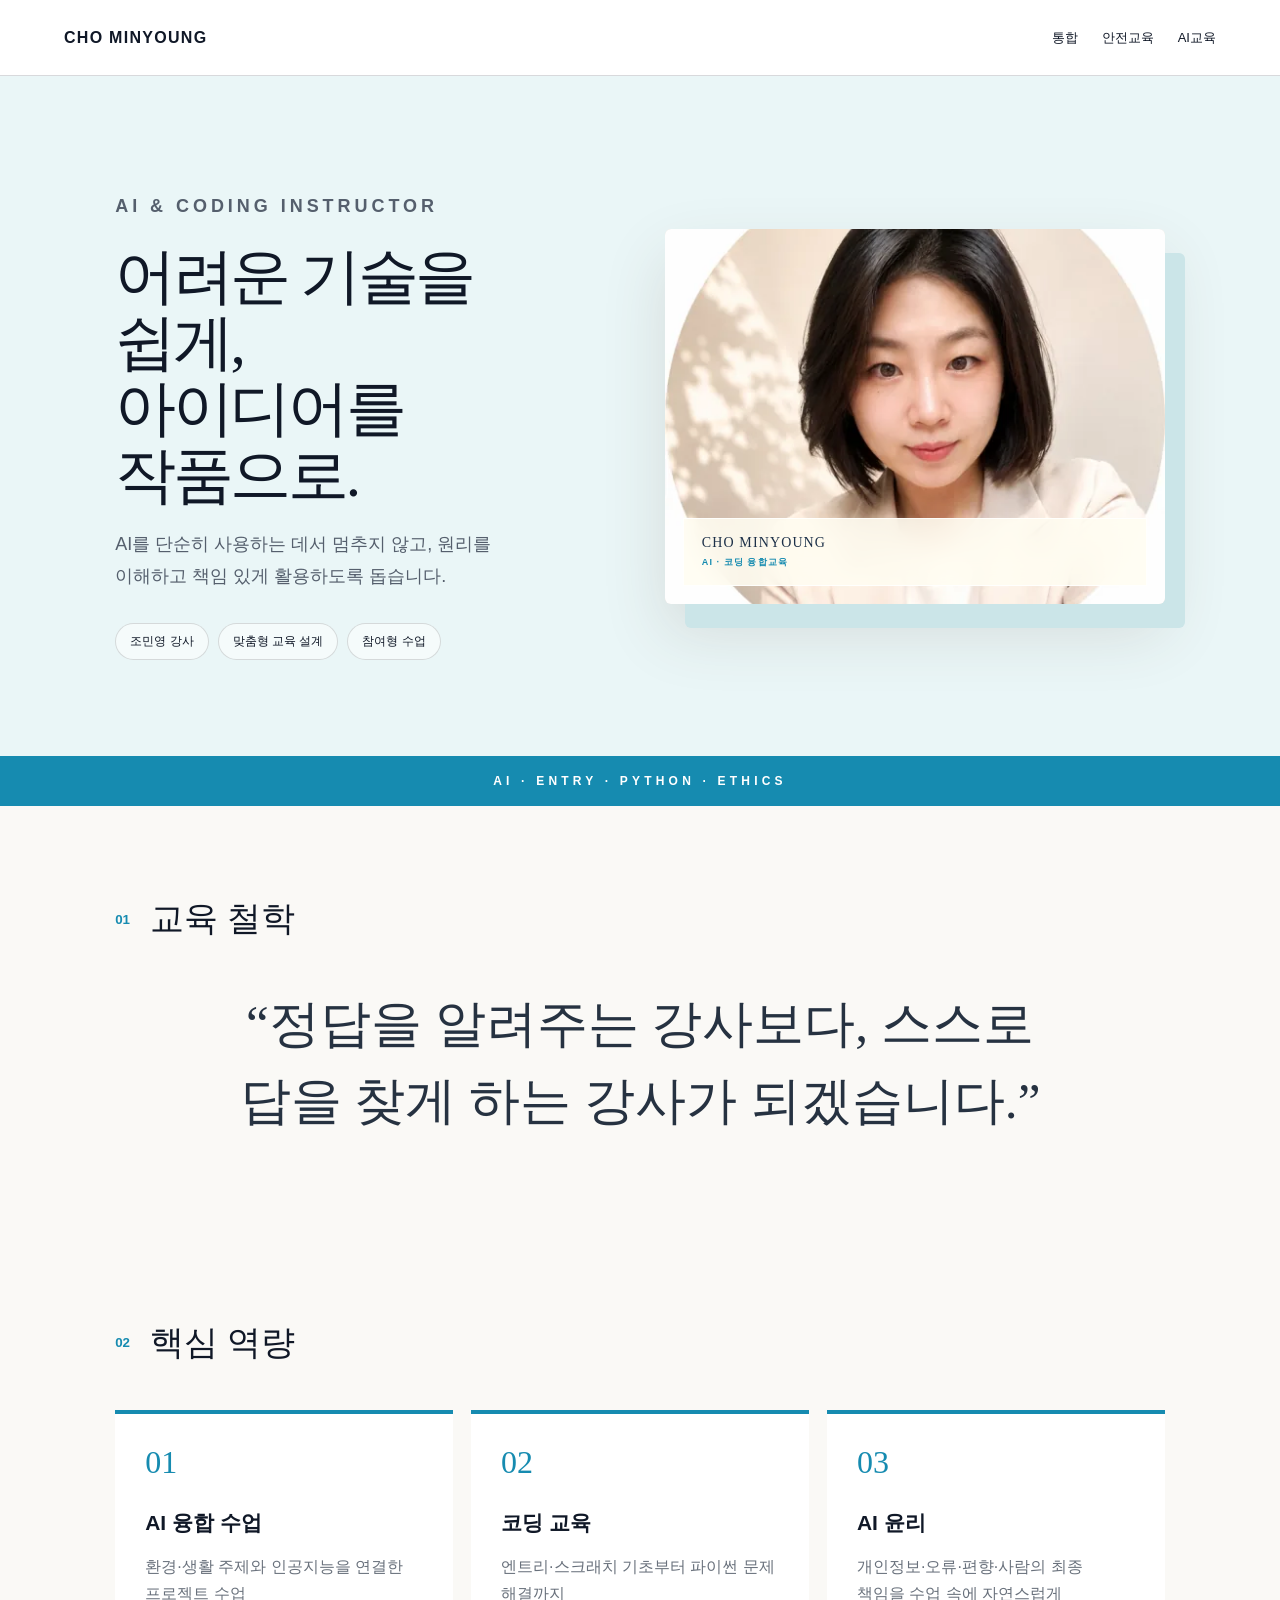
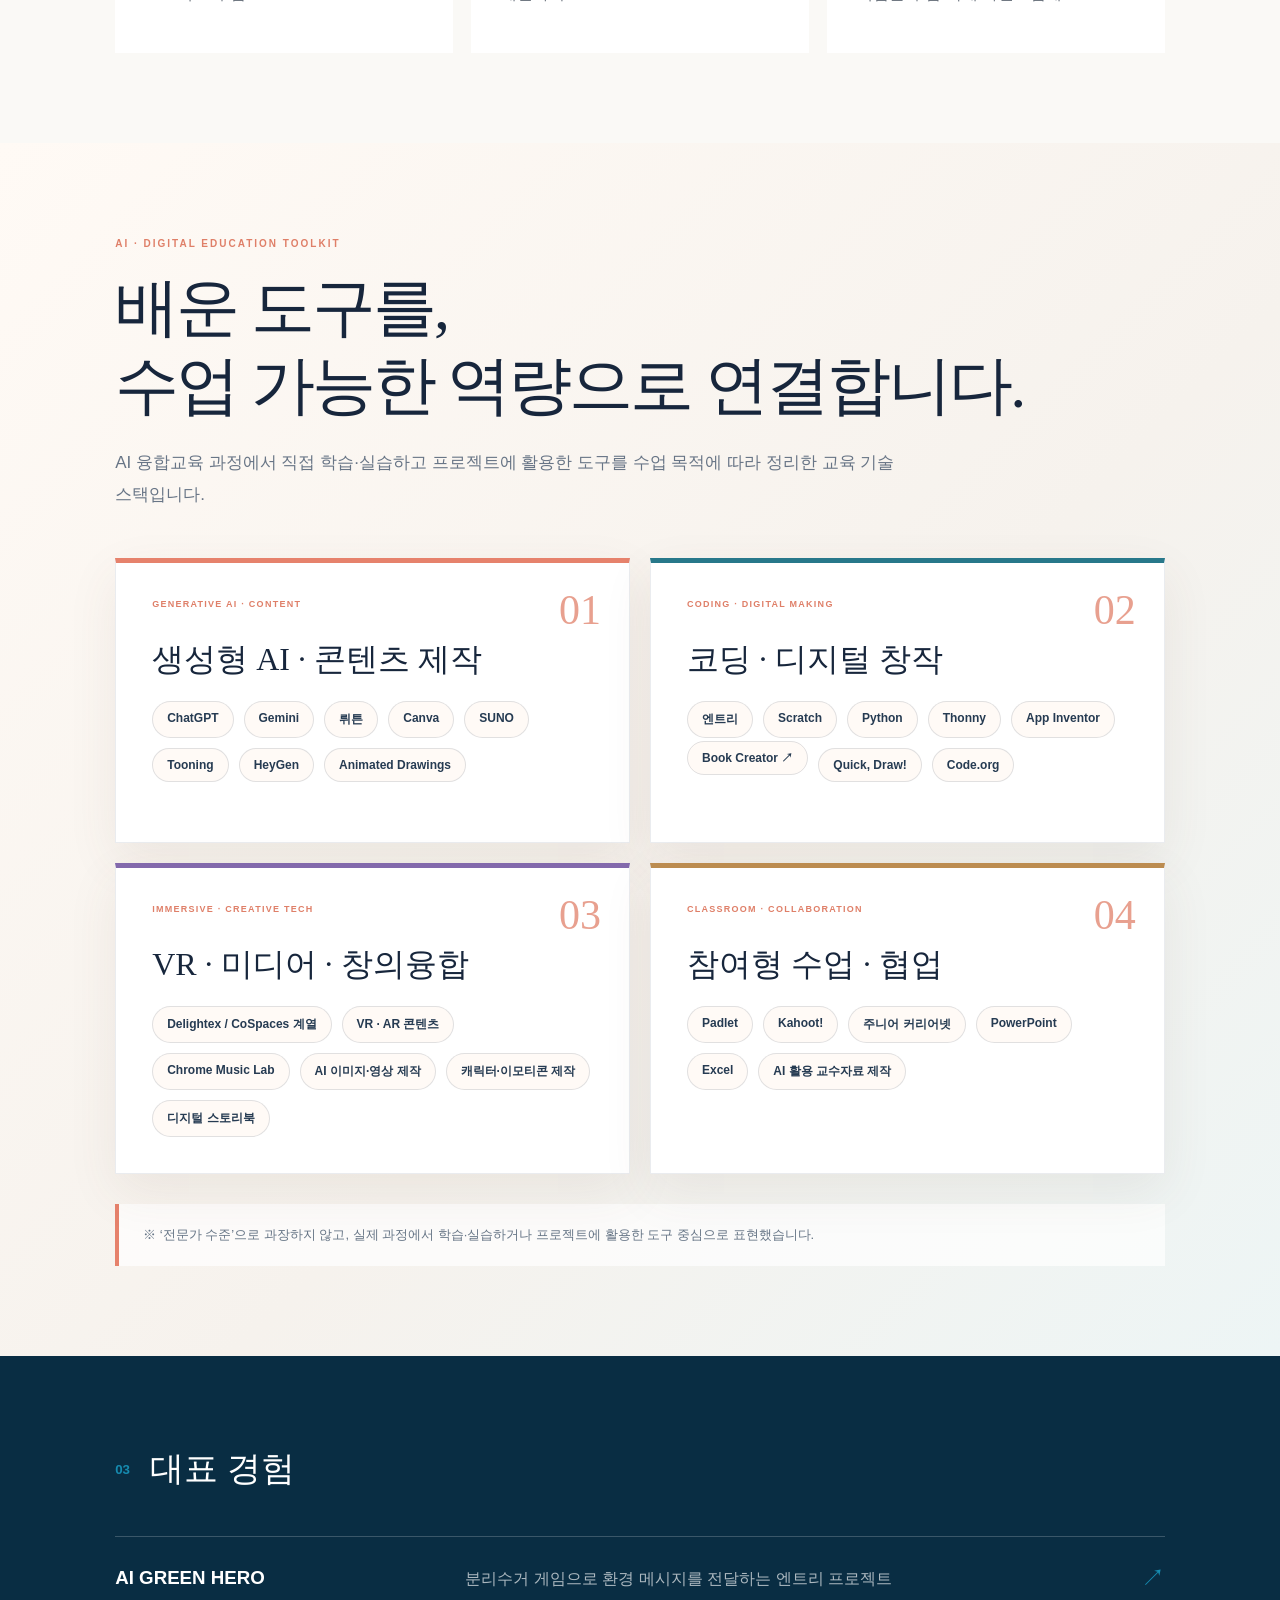
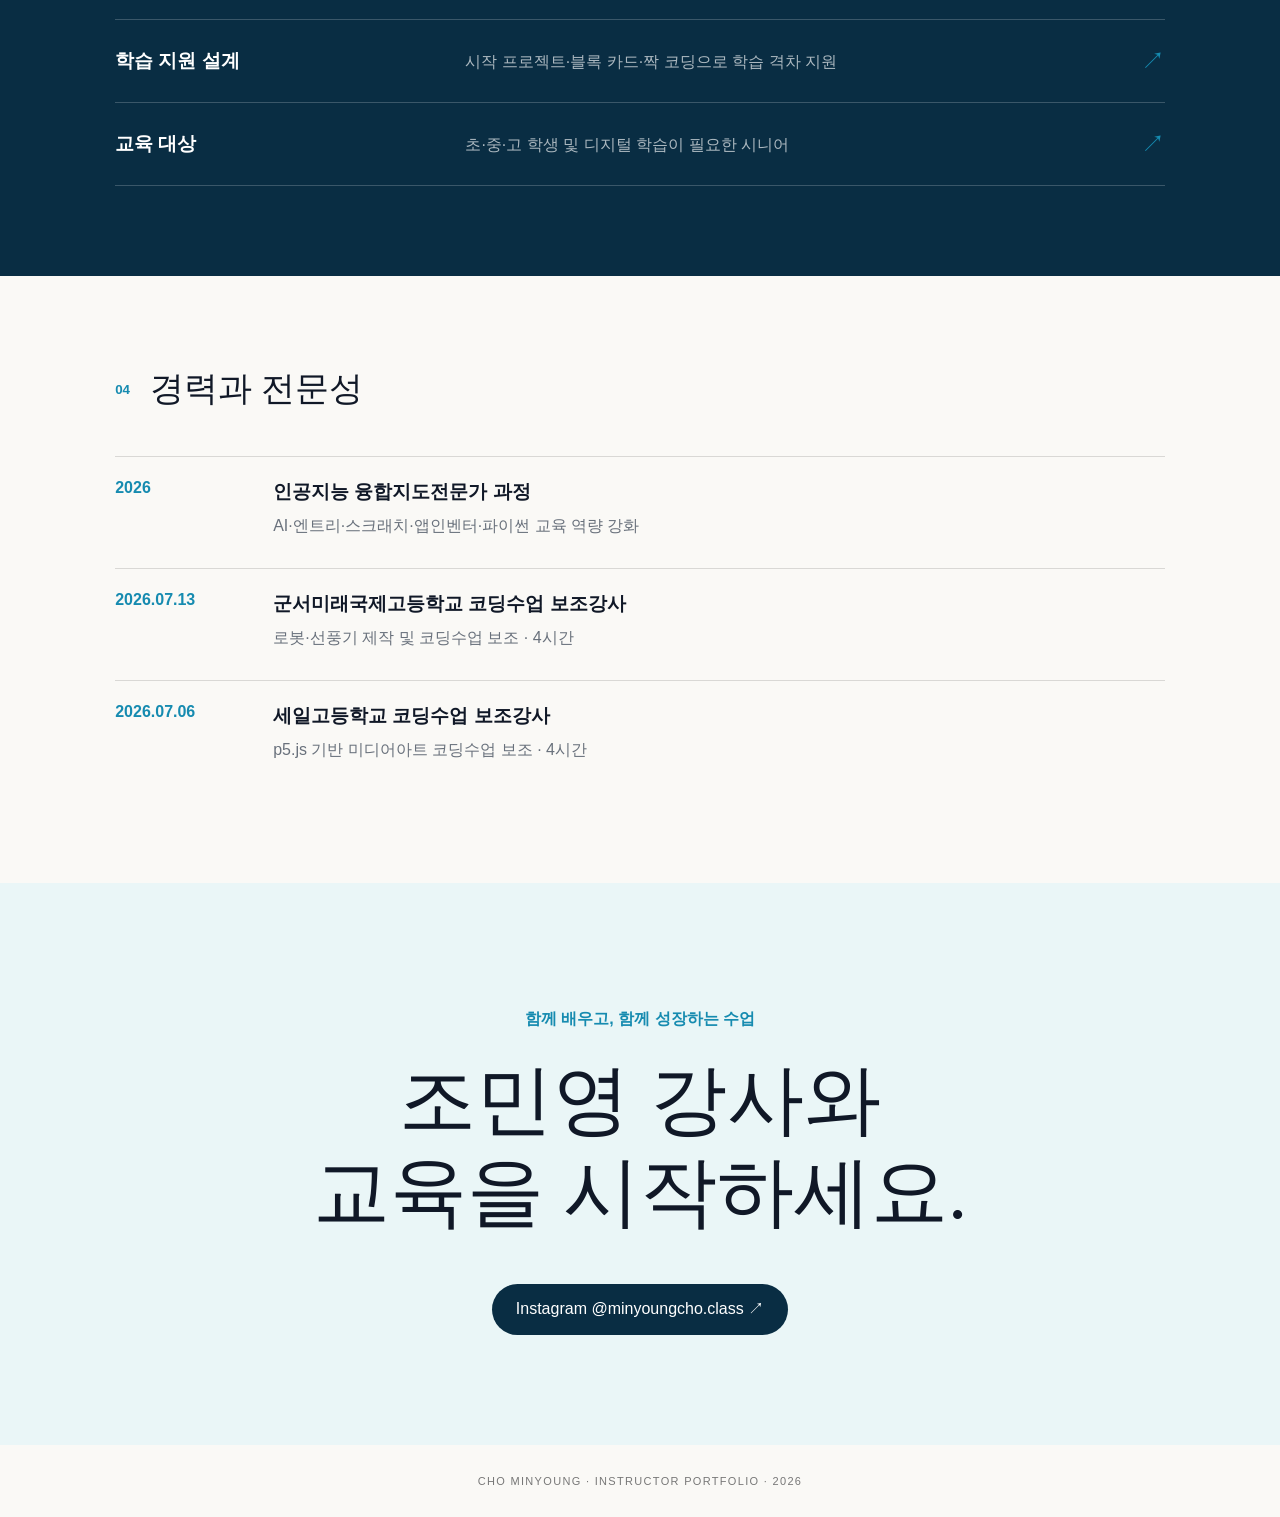
==== commit e8d4d7e2: "Remove face watermark from AI portfolio" ====
--- a/ai-portfolio.html
+++ b/ai-portfolio.html
@@ -1 +1 @@
-<!doctype html><html lang="ko"><head><meta charset="utf-8"><meta name="viewport" content="width=device-width,initial-scale=1"><meta name="description" content="조민영 AI·코딩교육 강사 포트폴리오"><title>조민영 | 인공지능 강사 포트폴리오</title><style>:root{--accent:#168bb0;--hero:#eaf6f7;--deep:#092d43;--ink:#101827}*{box-sizing:border-box}html{scroll-behavior:smooth}body{margin:0;background:#faf9f6;color:var(--ink);font-family:Arial,"Noto Sans KR",sans-serif;word-break:keep-all}a{color:inherit;text-decoration:none}.nav{height:76px;display:flex;align-items:center;justify-content:space-between;padding:0 5vw;border-bottom:1px solid #10182729;position:sticky;top:0;z-index:10;background:#ffffffec;backdrop-filter:blur(12px)}.nav>a{font-weight:900;letter-spacing:.08em}.nav div{display:flex;gap:24px;font-size:13px}.hero{min-height:680px;padding:78px 9vw;display:grid;grid-template-columns:1.45fr .58fr;gap:8vw;align-items:center;background:var(--hero)}.eyebrow{font-size:12px;font-weight:800;letter-spacing:.22em;color:var(--accent)}h1{font:500 clamp(44px,4.8vw,64px)/1.08 Georgia,"Noto Serif KR",serif;letter-spacing:-.055em;margin:20px 0}.copy>p{font-size:18px;line-height:1.8;color:#555f6d}.chips{display:flex;flex-wrap:wrap;gap:9px;margin-top:30px}.chips span{padding:9px 14px;border:1px solid #0002;border-radius:100px;font-size:12px;background:#fff8}.photo{position:relative;justify-self:end;width:min(500px,42vw);aspect-ratio:4/3;margin:0;overflow:hidden;border-radius:6px;background:#e8e2d9;box-shadow:20px 24px 0 #cbe5e8,0 28px 65px #54433424}.photo img{width:100%;height:100%;object-fit:cover;object-position:center;display:block}.photo figcaption{position:absolute;left:18px;right:18px;bottom:18px;padding:16px 18px;background:#fffdf2df;color:#1d3048;border:1px solid #ffffffcc;backdrop-filter:blur(12px)}.photo figcaption b,.photo figcaption span{display:block}.photo figcaption b{font:14px Georgia;letter-spacing:.08em}.photo figcaption span{margin-top:5px;color:var(--accent);font-size:9px;font-weight:900;letter-spacing:.12em}.mark{position:absolute;left:50%;top:46%;transform:translate(-50%,-50%) rotate(-12deg);white-space:nowrap;padding:7px 12px;border-radius:99px;background:#26384d4d;color:#fff;font-size:9px;font-weight:800;letter-spacing:.14em;text-shadow:0 1px 4px #0009}.ticker{padding:18px;background:var(--accent);color:#fff;text-align:center;letter-spacing:.35em;font-size:12px;font-weight:800}.section{padding:90px 9vw}.head{display:flex;align-items:center;gap:20px;margin-bottom:44px}.head small{color:var(--accent);font-weight:900}.head h2{font:34px Georgia,"Noto Serif KR",serif;margin:0}blockquote{max-width:850px;margin:0 auto;font:clamp(30px,4vw,56px)/1.5 Georgia,"Noto Serif KR",serif;text-align:center;color:#263241}.strength{display:grid;grid-template-columns:repeat(3,1fr);gap:18px}.strength article{background:white;border-top:4px solid var(--accent);padding:30px;min-height:220px}.strength b{color:var(--accent);font:32px Georgia}.strength h3{font-size:21px;margin:28px 0 12px}.strength p,.projects p,.timeline p{color:#69717c;line-height:1.7}.toolkit{background:linear-gradient(135deg,#fffaf5 0%,#f6f2ed 58%,#edf5f5 100%)}.toolkitIntro{max-width:1060px;margin:0 auto 48px}.toolkitIntro>small{color:#df7f68;font-size:10px;font-weight:900;letter-spacing:.2em}.toolkitIntro h2{margin:18px 0 22px;font:clamp(40px,5vw,70px)/1.22 Georgia,"Noto Serif KR",serif;letter-spacing:-.045em;color:#17263c}.toolkitIntro p{max-width:860px;margin:0;color:#687586;font-size:17px;line-height:1.85}.toolgrid{display:grid;grid-template-columns:repeat(2,minmax(0,1fr));gap:20px;max-width:1180px;margin:0 auto}.toolgrid article{position:relative;min-height:285px;padding:36px;background:#fff;border:1px solid #233e5817;box-shadow:0 18px 48px #5e4a3815}.toolgrid article:nth-child(1){border-top:5px solid #e6826c}.toolgrid article:nth-child(2){border-top:5px solid #28788a}.toolgrid article:nth-child(3){border-top:5px solid #8369ac}.toolgrid article:nth-child(4){border-top:5px solid #bc8c50}.toolgrid article>b{position:absolute;right:28px;top:26px;color:#e8a08f;font:42px/1 Georgia}.toolgrid article>small{display:block;padding-right:72px;color:#df7f68;font-size:9px;font-weight:900;letter-spacing:.14em}.toolgrid h3{margin:30px 0 22px;font:clamp(26px,2.5vw,38px)/1.25 Georgia,"Noto Serif KR",serif;color:#17263c}.tags{display:flex;flex-wrap:wrap;gap:10px}.tags span{padding:9px 14px;border:1px solid #243e5723;border-radius:99px;background:#fffaf6;color:#263b52;font-size:12px;font-weight:800}.note{max-width:1180px;margin:30px auto 0;padding:20px 24px;border-left:4px solid #e6826c;background:#ffffffb8;color:#667586;font-size:13px;line-height:1.7}.dark{background:var(--deep);color:#fff}.projects{border-top:1px solid #fff3}.projects article{display:grid;grid-template-columns:1fr 2fr auto;gap:25px;align-items:center;padding:25px 0;border-bottom:1px solid #fff3}.projects h3,.projects p{margin:0}.projects p{color:#ffffffa8}.projects span{font-size:24px;color:var(--accent)}.timeline article{display:grid;grid-template-columns:130px 1fr;gap:28px;padding:22px 0;border-top:1px solid #0002}.timeline time{color:var(--accent);font-weight:900}.timeline h3,.timeline p{margin:0 0 7px}.contact{padding:110px 9vw;text-align:center;background:var(--hero)}.contact p{color:var(--accent);font-weight:800}.contact h2{font:clamp(44px,6vw,80px)/1.2 Georgia,"Noto Serif KR",serif;margin:25px 0 45px}.contact a{display:inline-block;padding:15px 24px;background:var(--deep);color:#fff;border-radius:99px}footer{padding:30px 5vw;text-align:center;color:#777;font-size:11px;letter-spacing:.12em}@media(max-width:800px){.nav div{gap:12px}.nav div a{font-size:12px}.hero{grid-template-columns:1fr;padding:55px 7vw}.photo{justify-self:center;width:min(86vw,500px);margin-top:35px}.section{padding:65px 7vw}.strength,.toolgrid{grid-template-columns:1fr}.toolgrid article{min-height:auto;padding:30px 24px}.projects article{grid-template-columns:1fr auto}.projects p{grid-column:1/-1}.timeline article{grid-template-columns:1fr}.toolkitIntro h2{font-size:clamp(36px,10vw,54px)}}</style></head><body><main><nav class="nav"><a href="index.html">CHO MINYOUNG</a><div><a href="index.html">통합</a><a href="https://minyoung-instructor-portfolio.snowyan81.chatgpt.site/safety">안전교육</a><a href="ai-portfolio.html">AI교육</a></div></nav><section class="hero"><div class="copy"><p class="eyebrow">AI & CODING INSTRUCTOR</p><h1>어려운 기술을 쉽게,<br>아이디어를 작품으로.</h1><p>AI를 단순히 사용하는 데서 멈추지 않고, 원리를 이해하고 책임 있게 활용하도록 돕습니다.</p><div class="chips"><span>조민영 강사</span><span>맞춤형 교육 설계</span><span>참여형 수업</span></div></div><figure class="photo"><img src="images/profile.webp" alt="조민영 AI·코딩교육 강사"><i class="mark">© CHO MINYOUNG</i><figcaption><b>CHO MINYOUNG</b><span>AI · 코딩 융합교육</span></figcaption></figure></section><div class="ticker">AI · ENTRY · PYTHON · ETHICS</div><section class="section"><div class="head"><small>01</small><h2>교육 철학</h2></div><blockquote>“정답을 알려주는 강사보다, 스스로 답을 찾게 하는 강사가 되겠습니다.”</blockquote></section><section class="section"><div class="head"><small>02</small><h2>핵심 역량</h2></div><div class="strength"><article><b>01</b><h3>AI 융합 수업</h3><p>환경·생활 주제와 인공지능을 연결한 프로젝트 수업</p></article><article><b>02</b><h3>코딩 교육</h3><p>엔트리·스크래치 기초부터 파이썬 문제 해결까지</p></article><article><b>03</b><h3>AI 윤리</h3><p>개인정보·오류·편향·사람의 최종 책임을 수업 속에 자연스럽게</p></article></div></section><section class="section toolkit"><div class="toolkitIntro"><small>AI · DIGITAL EDUCATION TOOLKIT</small><h2>배운 도구를,<br>수업 가능한 역량으로 연결합니다.</h2><p>AI 융합교육 과정에서 직접 학습·실습하고 프로젝트에 활용한 도구를 수업 목적에 따라 정리한 교육 기술 스택입니다.</p></div><div class="toolgrid"><article><b>01</b><small>GENERATIVE AI · CONTENT</small><h3>생성형 AI · 콘텐츠 제작</h3><div class="tags"><span>ChatGPT</span><span>Gemini</span><span>뤼튼</span><span>Canva</span><span>SUNO</span><span>Tooning</span><span>HeyGen</span><span>Animated Drawings</span></div></article><article><b>02</b><small>CODING · DIGITAL MAKING</small><h3>코딩 · 디지털 창작</h3><div class="tags"><span>엔트리</span><span>Scratch</span><span>Python</span><span>Thonny</span><span>App Inventor</span><a href="https://read.bookcreator.com/IUbzn4VGMMeEPn03wG6AJFMpIdQ2/hATSoWrARMiEe3aP9hkapA" target="_blank" rel="noreferrer"><span>Book Creator ↗</span></a><span>Quick, Draw!</span><span>Code.org</span></div></article><article><b>03</b><small>IMMERSIVE · CREATIVE TECH</small><h3>VR · 미디어 · 창의융합</h3><div class="tags"><span>Delightex / CoSpaces 계열</span><span>VR · AR 콘텐츠</span><span>Chrome Music Lab</span><span>AI 이미지·영상 제작</span><span>캐릭터·이모티콘 제작</span><span>디지털 스토리북</span></div></article><article><b>04</b><small>CLASSROOM · COLLABORATION</small><h3>참여형 수업 · 협업</h3><div class="tags"><span>Padlet</span><span>Kahoot!</span><span>주니어 커리어넷</span><span>PowerPoint</span><span>Excel</span><span>AI 활용 교수자료 제작</span></div></article></div><p class="note">※ ‘전문가 수준’으로 과장하지 않고, 실제 과정에서 학습·실습하거나 프로젝트에 활용한 도구 중심으로 표현했습니다.</p></section><section class="section dark"><div class="head"><small>03</small><h2>대표 경험</h2></div><div class="projects"><article><h3>AI GREEN HERO</h3><p>분리수거 게임으로 환경 메시지를 전달하는 엔트리 프로젝트</p><span>↗</span></article><article><h3>학습 지원 설계</h3><p>시작 프로젝트·블록 카드·짝 코딩으로 학습 격차 지원</p><span>↗</span></article><article><h3>교육 대상</h3><p>초·중·고 학생 및 디지털 학습이 필요한 시니어</p><span>↗</span></article></div></section><section class="section"><div class="head"><small>04</small><h2>경력과 전문성</h2></div><div class="timeline"><article><time>2026</time><div><h3>인공지능 융합지도전문가 과정</h3><p>AI·엔트리·스크래치·앱인벤터·파이썬 교육 역량 강화</p></div></article><article><time>2026.07.13</time><div><h3>군서미래국제고등학교 코딩수업 보조강사</h3><p>로봇·선풍기 제작 및 코딩수업 보조 · 4시간</p></div></article><article><time>2026.07.06</time><div><h3>세일고등학교 코딩수업 보조강사</h3><p>p5.js 기반 미디어아트 코딩수업 보조 · 4시간</p></div></article></div></section><section class="contact"><p>함께 배우고, 함께 성장하는 수업</p><h2>조민영 강사와<br>교육을 시작하세요.</h2><a href="https://www.instagram.com/minyoungcho.class" target="_blank" rel="noreferrer">Instagram @minyoungcho.class ↗</a></section><footer>CHO MINYOUNG · INSTRUCTOR PORTFOLIO · 2026</footer></main></body></html>+<!doctype html><html lang="ko"><head><meta charset="utf-8"><meta name="viewport" content="width=device-width,initial-scale=1"><meta name="description" content="조민영 AI·코딩교육 강사 포트폴리오"><title>조민영 | 인공지능 강사 포트폴리오</title><style>:root{--accent:#168bb0;--hero:#eaf6f7;--deep:#092d43;--ink:#101827}*{box-sizing:border-box}html{scroll-behavior:smooth}body{margin:0;background:#faf9f6;color:var(--ink);font-family:Arial,"Noto Sans KR",sans-serif;word-break:keep-all}a{color:inherit;text-decoration:none}.nav{height:76px;display:flex;align-items:center;justify-content:space-between;padding:0 5vw;border-bottom:1px solid #10182729;position:sticky;top:0;z-index:10;background:#ffffffec;backdrop-filter:blur(12px)}.nav>a{font-weight:900;letter-spacing:.08em}.nav div{display:flex;gap:24px;font-size:13px}.hero{min-height:680px;padding:78px 9vw;display:grid;grid-template-columns:1.45fr .58fr;gap:8vw;align-items:center;background:var(--hero)}.eyebrow{font-size:12px;font-weight:800;letter-spacing:.22em;color:var(--accent)}h1{font:500 clamp(44px,4.8vw,64px)/1.08 Georgia,"Noto Serif KR",serif;letter-spacing:-.055em;margin:20px 0}.copy>p{font-size:18px;line-height:1.8;color:#555f6d}.chips{display:flex;flex-wrap:wrap;gap:9px;margin-top:30px}.chips span{padding:9px 14px;border:1px solid #0002;border-radius:100px;font-size:12px;background:#fff8}.photo{position:relative;justify-self:end;width:min(500px,42vw);aspect-ratio:4/3;margin:0;overflow:hidden;border-radius:6px;background:#e8e2d9;box-shadow:20px 24px 0 #cbe5e8,0 28px 65px #54433424}.photo img{width:100%;height:100%;object-fit:cover;object-position:center;display:block}.photo figcaption{position:absolute;left:18px;right:18px;bottom:18px;padding:16px 18px;background:#fffdf2df;color:#1d3048;border:1px solid #ffffffcc;backdrop-filter:blur(12px)}.photo figcaption b,.photo figcaption span{display:block}.photo figcaption b{font:14px Georgia;letter-spacing:.08em}.photo figcaption span{margin-top:5px;color:var(--accent);font-size:9px;font-weight:900;letter-spacing:.12em}.mark{position:absolute;left:50%;top:46%;transform:translate(-50%,-50%) rotate(-12deg);white-space:nowrap;padding:7px 12px;border-radius:99px;background:#26384d4d;color:#fff;font-size:9px;font-weight:800;letter-spacing:.14em;text-shadow:0 1px 4px #0009}.ticker{padding:18px;background:var(--accent);color:#fff;text-align:center;letter-spacing:.35em;font-size:12px;font-weight:800}.section{padding:90px 9vw}.head{display:flex;align-items:center;gap:20px;margin-bottom:44px}.head small{color:var(--accent);font-weight:900}.head h2{font:34px Georgia,"Noto Serif KR",serif;margin:0}blockquote{max-width:850px;margin:0 auto;font:clamp(30px,4vw,56px)/1.5 Georgia,"Noto Serif KR",serif;text-align:center;color:#263241}.strength{display:grid;grid-template-columns:repeat(3,1fr);gap:18px}.strength article{background:white;border-top:4px solid var(--accent);padding:30px;min-height:220px}.strength b{color:var(--accent);font:32px Georgia}.strength h3{font-size:21px;margin:28px 0 12px}.strength p,.projects p,.timeline p{color:#69717c;line-height:1.7}.toolkit{background:linear-gradient(135deg,#fffaf5 0%,#f6f2ed 58%,#edf5f5 100%)}.toolkitIntro{max-width:1060px;margin:0 auto 48px}.toolkitIntro>small{color:#df7f68;font-size:10px;font-weight:900;letter-spacing:.2em}.toolkitIntro h2{margin:18px 0 22px;font:clamp(40px,5vw,70px)/1.22 Georgia,"Noto Serif KR",serif;letter-spacing:-.045em;color:#17263c}.toolkitIntro p{max-width:860px;margin:0;color:#687586;font-size:17px;line-height:1.85}.toolgrid{display:grid;grid-template-columns:repeat(2,minmax(0,1fr));gap:20px;max-width:1180px;margin:0 auto}.toolgrid article{position:relative;min-height:285px;padding:36px;background:#fff;border:1px solid #233e5817;box-shadow:0 18px 48px #5e4a3815}.toolgrid article:nth-child(1){border-top:5px solid #e6826c}.toolgrid article:nth-child(2){border-top:5px solid #28788a}.toolgrid article:nth-child(3){border-top:5px solid #8369ac}.toolgrid article:nth-child(4){border-top:5px solid #bc8c50}.toolgrid article>b{position:absolute;right:28px;top:26px;color:#e8a08f;font:42px/1 Georgia}.toolgrid article>small{display:block;padding-right:72px;color:#df7f68;font-size:9px;font-weight:900;letter-spacing:.14em}.toolgrid h3{margin:30px 0 22px;font:clamp(26px,2.5vw,38px)/1.25 Georgia,"Noto Serif KR",serif;color:#17263c}.tags{display:flex;flex-wrap:wrap;gap:10px}.tags span{padding:9px 14px;border:1px solid #243e5723;border-radius:99px;background:#fffaf6;color:#263b52;font-size:12px;font-weight:800}.note{max-width:1180px;margin:30px auto 0;padding:20px 24px;border-left:4px solid #e6826c;background:#ffffffb8;color:#667586;font-size:13px;line-height:1.7}.dark{background:var(--deep);color:#fff}.projects{border-top:1px solid #fff3}.projects article{display:grid;grid-template-columns:1fr 2fr auto;gap:25px;align-items:center;padding:25px 0;border-bottom:1px solid #fff3}.projects h3,.projects p{margin:0}.projects p{color:#ffffffa8}.projects span{font-size:24px;color:var(--accent)}.timeline article{display:grid;grid-template-columns:130px 1fr;gap:28px;padding:22px 0;border-top:1px solid #0002}.timeline time{color:var(--accent);font-weight:900}.timeline h3,.timeline p{margin:0 0 7px}.contact{padding:110px 9vw;text-align:center;background:var(--hero)}.contact p{color:var(--accent);font-weight:800}.contact h2{font:clamp(44px,6vw,80px)/1.2 Georgia,"Noto Serif KR",serif;margin:25px 0 45px}.contact a{display:inline-block;padding:15px 24px;background:var(--deep);color:#fff;border-radius:99px}footer{padding:30px 5vw;text-align:center;color:#777;font-size:11px;letter-spacing:.12em}@media(max-width:800px){.nav div{gap:12px}.nav div a{font-size:12px}.hero{grid-template-columns:1fr;padding:55px 7vw}.photo{justify-self:center;width:min(86vw,500px);margin-top:35px}.section{padding:65px 7vw}.strength,.toolgrid{grid-template-columns:1fr}.toolgrid article{min-height:auto;padding:30px 24px}.projects article{grid-template-columns:1fr auto}.projects p{grid-column:1/-1}.timeline article{grid-template-columns:1fr}.toolkitIntro h2{font-size:clamp(36px,10vw,54px)}}</style></head><body><main><nav class="nav"><a href="index.html">CHO MINYOUNG</a><div><a href="index.html">통합</a><a href="https://minyoung-instructor-portfolio.snowyan81.chatgpt.site/safety">안전교육</a><a href="ai-portfolio.html">AI교육</a></div></nav><section class="hero"><div class="copy"><p class="eyebrow">AI & CODING INSTRUCTOR</p><h1>어려운 기술을 쉽게,<br>아이디어를 작품으로.</h1><p>AI를 단순히 사용하는 데서 멈추지 않고, 원리를 이해하고 책임 있게 활용하도록 돕습니다.</p><div class="chips"><span>조민영 강사</span><span>맞춤형 교육 설계</span><span>참여형 수업</span></div></div><figure class="photo"><img src="images/profile.webp" alt="조민영 AI·코딩교육 강사"><figcaption><b>CHO MINYOUNG</b><span>AI · 코딩 융합교육</span></figcaption></figure></section><div class="ticker">AI · ENTRY · PYTHON · ETHICS</div><section class="section"><div class="head"><small>01</small><h2>교육 철학</h2></div><blockquote>“정답을 알려주는 강사보다, 스스로 답을 찾게 하는 강사가 되겠습니다.”</blockquote></section><section class="section"><div class="head"><small>02</small><h2>핵심 역량</h2></div><div class="strength"><article><b>01</b><h3>AI 융합 수업</h3><p>환경·생활 주제와 인공지능을 연결한 프로젝트 수업</p></article><article><b>02</b><h3>코딩 교육</h3><p>엔트리·스크래치 기초부터 파이썬 문제 해결까지</p></article><article><b>03</b><h3>AI 윤리</h3><p>개인정보·오류·편향·사람의 최종 책임을 수업 속에 자연스럽게</p></article></div></section><section class="section toolkit"><div class="toolkitIntro"><small>AI · DIGITAL EDUCATION TOOLKIT</small><h2>배운 도구를,<br>수업 가능한 역량으로 연결합니다.</h2><p>AI 융합교육 과정에서 직접 학습·실습하고 프로젝트에 활용한 도구를 수업 목적에 따라 정리한 교육 기술 스택입니다.</p></div><div class="toolgrid"><article><b>01</b><small>GENERATIVE AI · CONTENT</small><h3>생성형 AI · 콘텐츠 제작</h3><div class="tags"><span>ChatGPT</span><span>Gemini</span><span>뤼튼</span><span>Canva</span><span>SUNO</span><span>Tooning</span><span>HeyGen</span><span>Animated Drawings</span></div></article><article><b>02</b><small>CODING · DIGITAL MAKING</small><h3>코딩 · 디지털 창작</h3><div class="tags"><span>엔트리</span><span>Scratch</span><span>Python</span><span>Thonny</span><span>App Inventor</span><a href="https://read.bookcreator.com/IUbzn4VGMMeEPn03wG6AJFMpIdQ2/hATSoWrARMiEe3aP9hkapA" target="_blank" rel="noreferrer"><span>Book Creator ↗</span></a><span>Quick, Draw!</span><span>Code.org</span></div></article><article><b>03</b><small>IMMERSIVE · CREATIVE TECH</small><h3>VR · 미디어 · 창의융합</h3><div class="tags"><span>Delightex / CoSpaces 계열</span><span>VR · AR 콘텐츠</span><span>Chrome Music Lab</span><span>AI 이미지·영상 제작</span><span>캐릭터·이모티콘 제작</span><span>디지털 스토리북</span></div></article><article><b>04</b><small>CLASSROOM · COLLABORATION</small><h3>참여형 수업 · 협업</h3><div class="tags"><span>Padlet</span><span>Kahoot!</span><span>주니어 커리어넷</span><span>PowerPoint</span><span>Excel</span><span>AI 활용 교수자료 제작</span></div></article></div><p class="note">※ ‘전문가 수준’으로 과장하지 않고, 실제 과정에서 학습·실습하거나 프로젝트에 활용한 도구 중심으로 표현했습니다.</p></section><section class="section dark"><div class="head"><small>03</small><h2>대표 경험</h2></div><div class="projects"><article><h3>AI GREEN HERO</h3><p>분리수거 게임으로 환경 메시지를 전달하는 엔트리 프로젝트</p><span>↗</span></article><article><h3>학습 지원 설계</h3><p>시작 프로젝트·블록 카드·짝 코딩으로 학습 격차 지원</p><span>↗</span></article><article><h3>교육 대상</h3><p>초·중·고 학생 및 디지털 학습이 필요한 시니어</p><span>↗</span></article></div></section><section class="section"><div class="head"><small>04</small><h2>경력과 전문성</h2></div><div class="timeline"><article><time>2026</time><div><h3>인공지능 융합지도전문가 과정</h3><p>AI·엔트리·스크래치·앱인벤터·파이썬 교육 역량 강화</p></div></article><article><time>2026.07.13</time><div><h3>군서미래국제고등학교 코딩수업 보조강사</h3><p>로봇·선풍기 제작 및 코딩수업 보조 · 4시간</p></div></article><article><time>2026.07.06</time><div><h3>세일고등학교 코딩수업 보조강사</h3><p>p5.js 기반 미디어아트 코딩수업 보조 · 4시간</p></div></article></div></section><section class="contact"><p>함께 배우고, 함께 성장하는 수업</p><h2>조민영 강사와<br>교육을 시작하세요.</h2><a href="https://www.instagram.com/minyoungcho.class" target="_blank" rel="noreferrer">Instagram @minyoungcho.class ↗</a></section><footer>CHO MINYOUNG · INSTRUCTOR PORTFOLIO · 2026</footer></main></body></html>
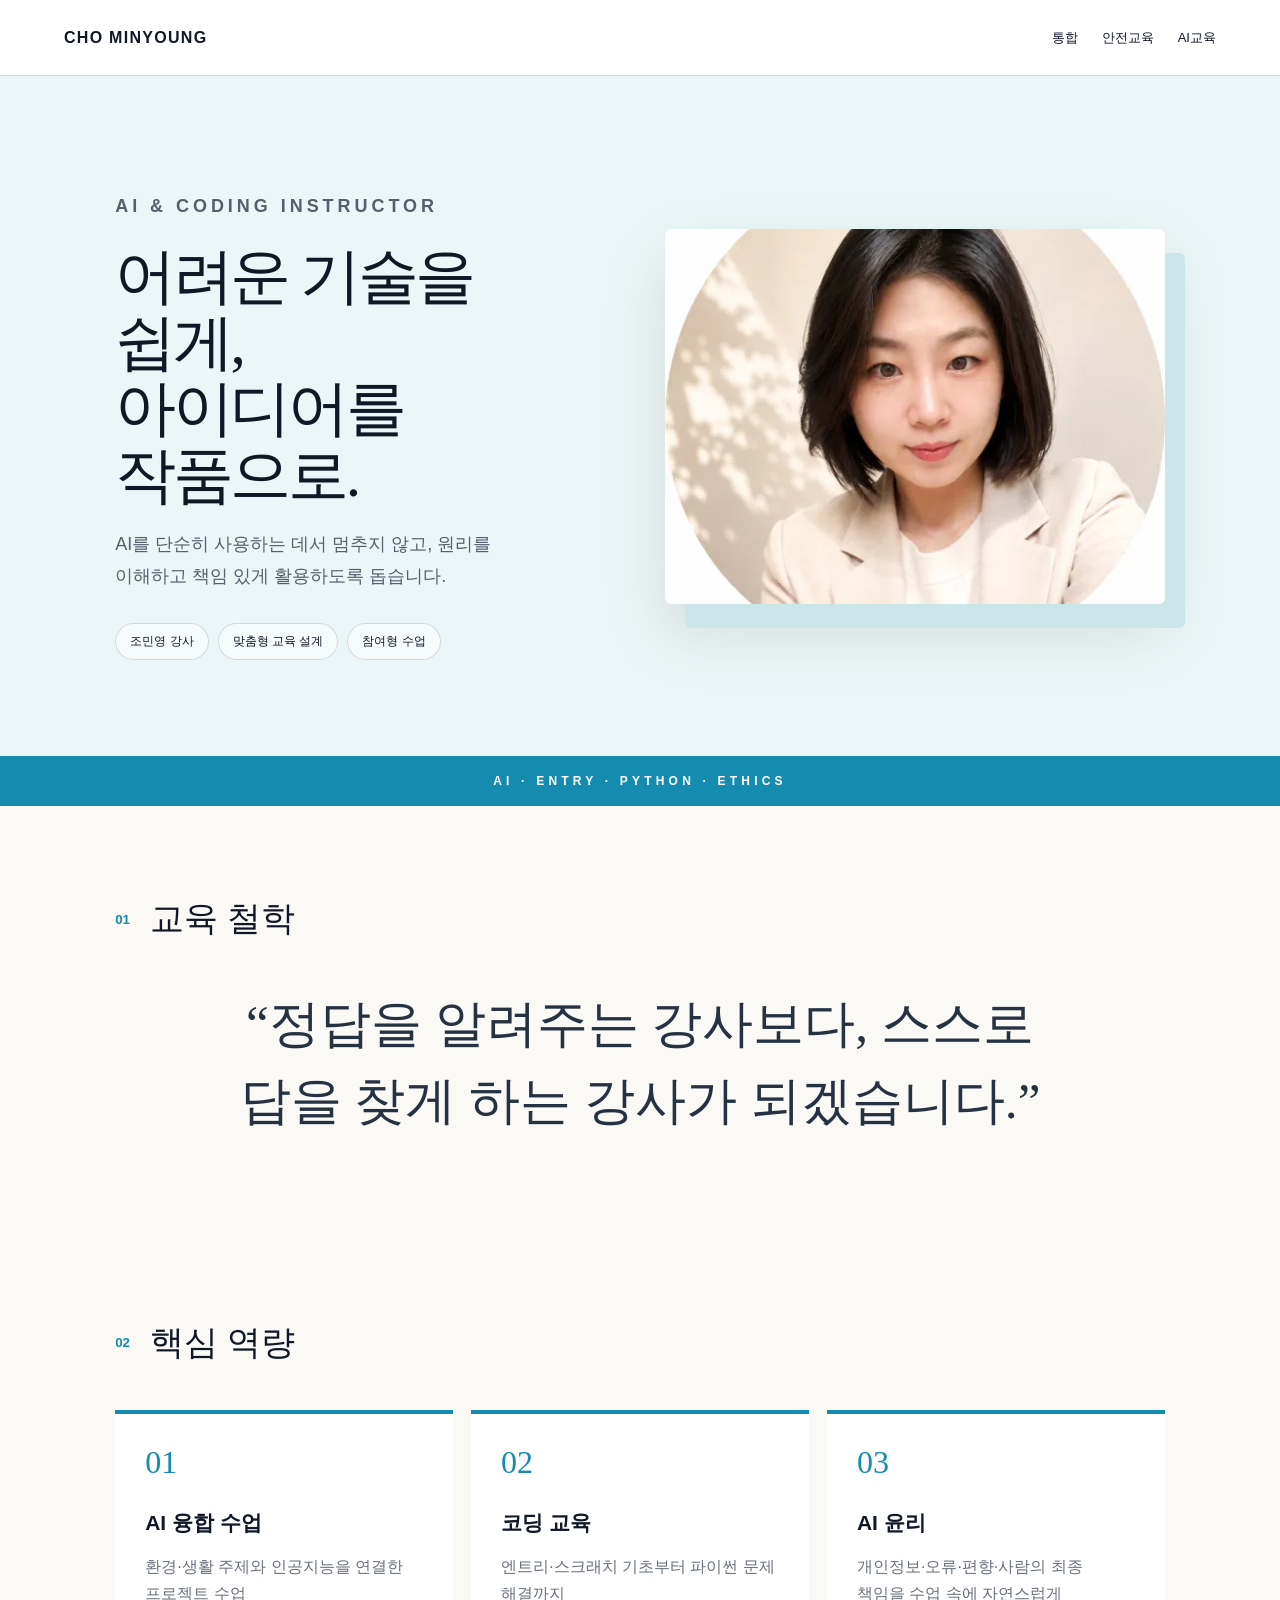
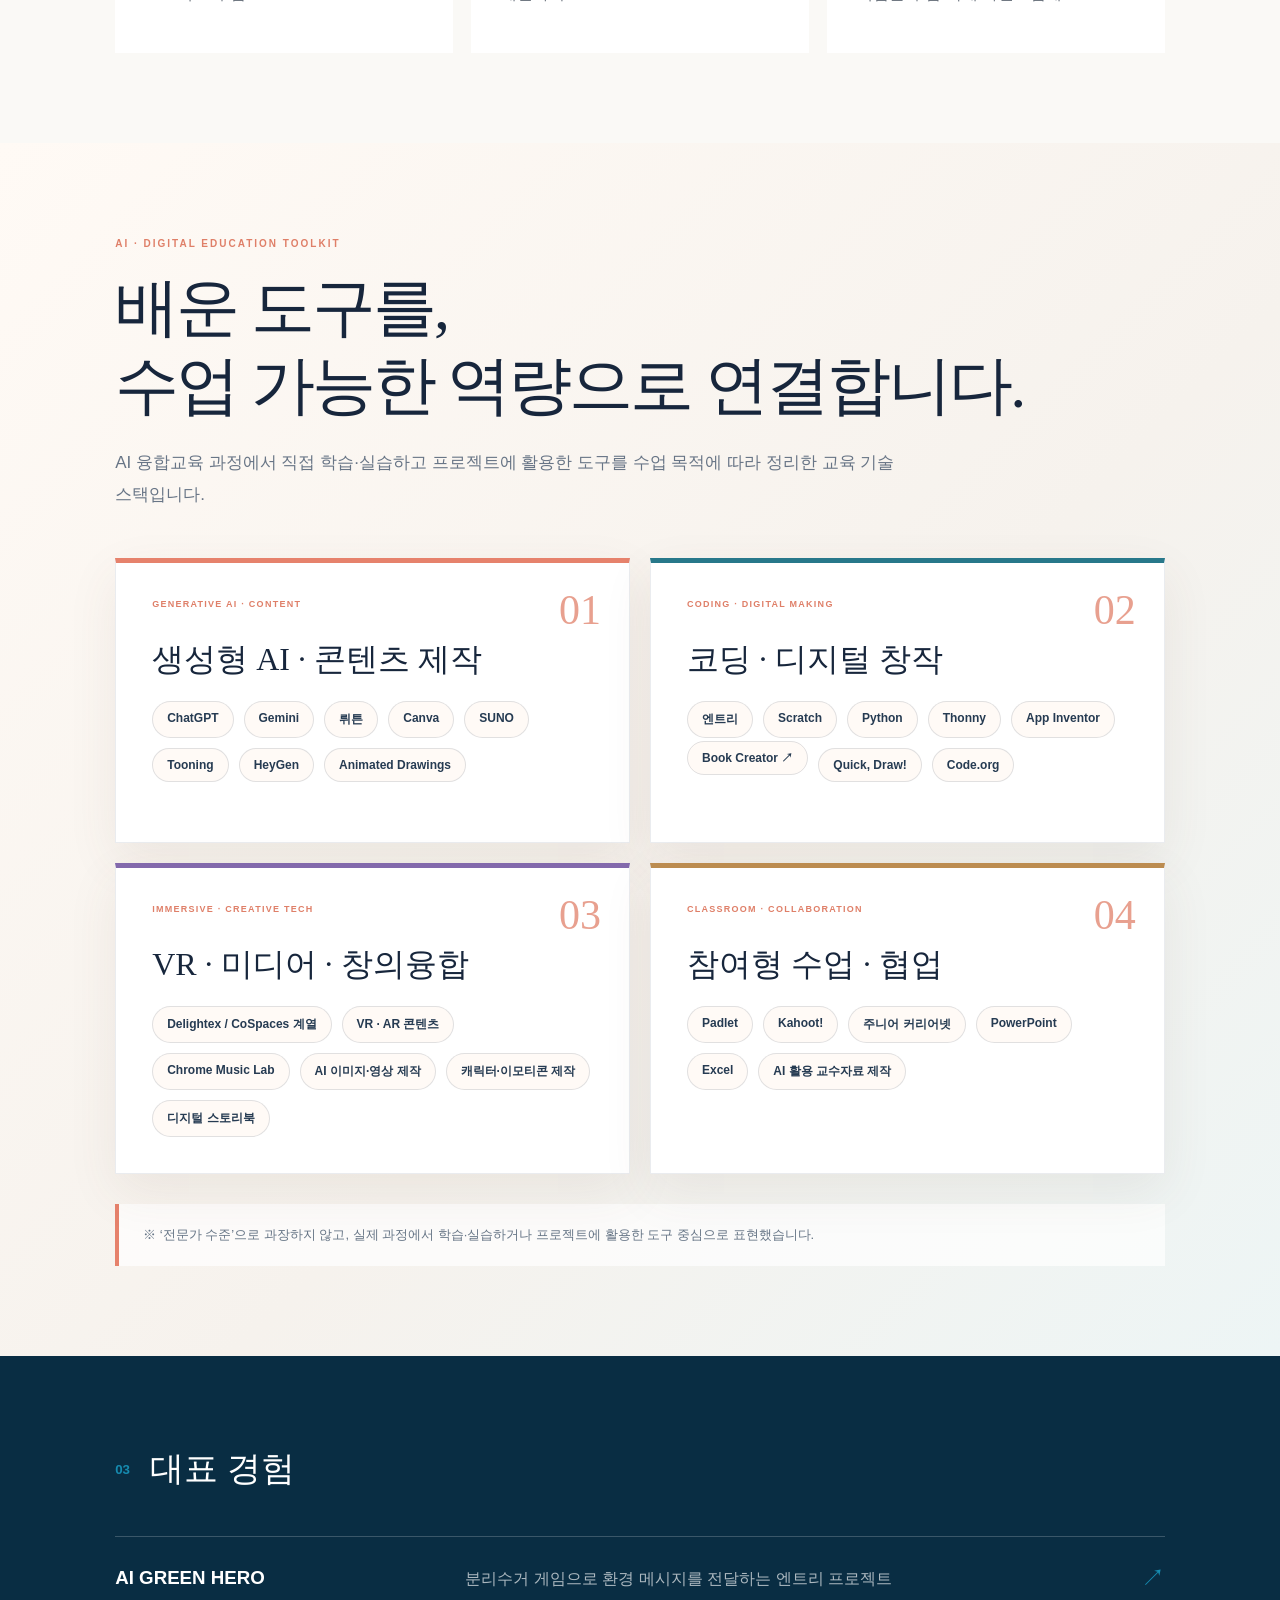
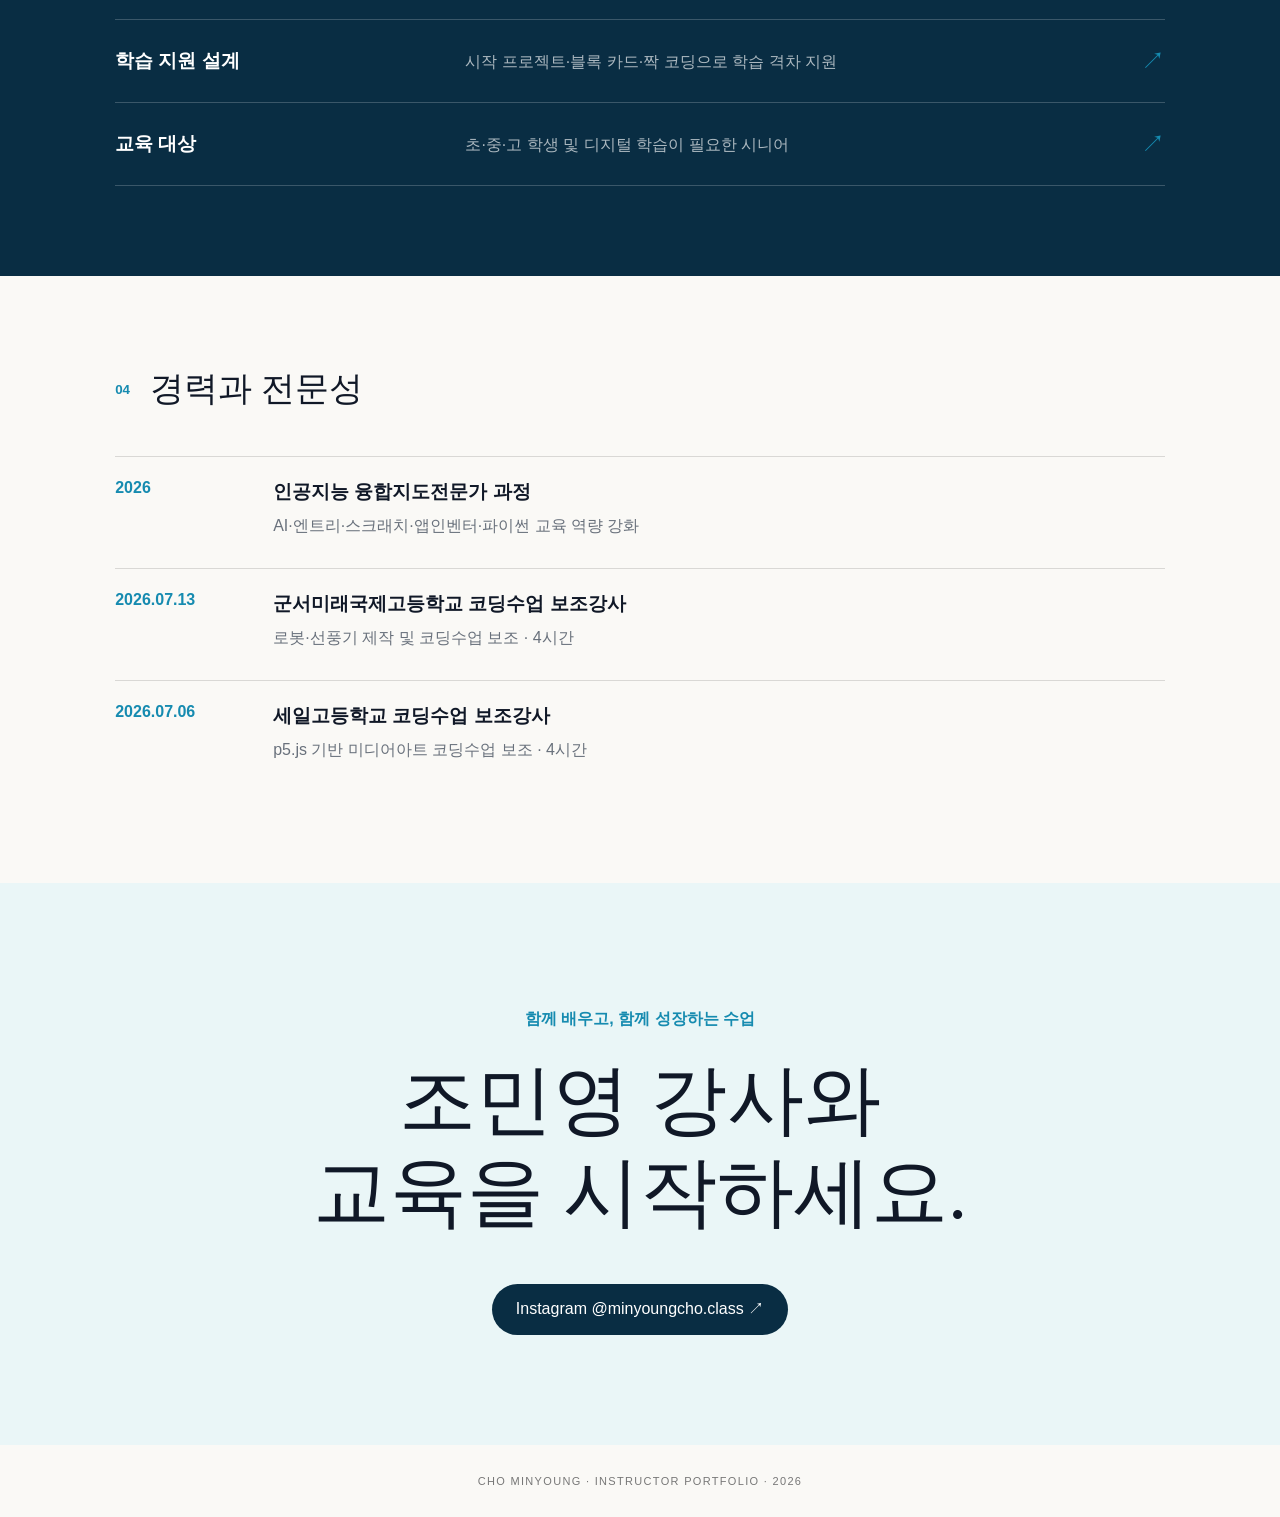
==== commit 8e5fa4d6: "Remove remaining photo overlay from AI portfolio" ====
--- a/ai-portfolio.html
+++ b/ai-portfolio.html
@@ -1 +1 @@
-<!doctype html><html lang="ko"><head><meta charset="utf-8"><meta name="viewport" content="width=device-width,initial-scale=1"><meta name="description" content="조민영 AI·코딩교육 강사 포트폴리오"><title>조민영 | 인공지능 강사 포트폴리오</title><style>:root{--accent:#168bb0;--hero:#eaf6f7;--deep:#092d43;--ink:#101827}*{box-sizing:border-box}html{scroll-behavior:smooth}body{margin:0;background:#faf9f6;color:var(--ink);font-family:Arial,"Noto Sans KR",sans-serif;word-break:keep-all}a{color:inherit;text-decoration:none}.nav{height:76px;display:flex;align-items:center;justify-content:space-between;padding:0 5vw;border-bottom:1px solid #10182729;position:sticky;top:0;z-index:10;background:#ffffffec;backdrop-filter:blur(12px)}.nav>a{font-weight:900;letter-spacing:.08em}.nav div{display:flex;gap:24px;font-size:13px}.hero{min-height:680px;padding:78px 9vw;display:grid;grid-template-columns:1.45fr .58fr;gap:8vw;align-items:center;background:var(--hero)}.eyebrow{font-size:12px;font-weight:800;letter-spacing:.22em;color:var(--accent)}h1{font:500 clamp(44px,4.8vw,64px)/1.08 Georgia,"Noto Serif KR",serif;letter-spacing:-.055em;margin:20px 0}.copy>p{font-size:18px;line-height:1.8;color:#555f6d}.chips{display:flex;flex-wrap:wrap;gap:9px;margin-top:30px}.chips span{padding:9px 14px;border:1px solid #0002;border-radius:100px;font-size:12px;background:#fff8}.photo{position:relative;justify-self:end;width:min(500px,42vw);aspect-ratio:4/3;margin:0;overflow:hidden;border-radius:6px;background:#e8e2d9;box-shadow:20px 24px 0 #cbe5e8,0 28px 65px #54433424}.photo img{width:100%;height:100%;object-fit:cover;object-position:center;display:block}.photo figcaption{position:absolute;left:18px;right:18px;bottom:18px;padding:16px 18px;background:#fffdf2df;color:#1d3048;border:1px solid #ffffffcc;backdrop-filter:blur(12px)}.photo figcaption b,.photo figcaption span{display:block}.photo figcaption b{font:14px Georgia;letter-spacing:.08em}.photo figcaption span{margin-top:5px;color:var(--accent);font-size:9px;font-weight:900;letter-spacing:.12em}.mark{position:absolute;left:50%;top:46%;transform:translate(-50%,-50%) rotate(-12deg);white-space:nowrap;padding:7px 12px;border-radius:99px;background:#26384d4d;color:#fff;font-size:9px;font-weight:800;letter-spacing:.14em;text-shadow:0 1px 4px #0009}.ticker{padding:18px;background:var(--accent);color:#fff;text-align:center;letter-spacing:.35em;font-size:12px;font-weight:800}.section{padding:90px 9vw}.head{display:flex;align-items:center;gap:20px;margin-bottom:44px}.head small{color:var(--accent);font-weight:900}.head h2{font:34px Georgia,"Noto Serif KR",serif;margin:0}blockquote{max-width:850px;margin:0 auto;font:clamp(30px,4vw,56px)/1.5 Georgia,"Noto Serif KR",serif;text-align:center;color:#263241}.strength{display:grid;grid-template-columns:repeat(3,1fr);gap:18px}.strength article{background:white;border-top:4px solid var(--accent);padding:30px;min-height:220px}.strength b{color:var(--accent);font:32px Georgia}.strength h3{font-size:21px;margin:28px 0 12px}.strength p,.projects p,.timeline p{color:#69717c;line-height:1.7}.toolkit{background:linear-gradient(135deg,#fffaf5 0%,#f6f2ed 58%,#edf5f5 100%)}.toolkitIntro{max-width:1060px;margin:0 auto 48px}.toolkitIntro>small{color:#df7f68;font-size:10px;font-weight:900;letter-spacing:.2em}.toolkitIntro h2{margin:18px 0 22px;font:clamp(40px,5vw,70px)/1.22 Georgia,"Noto Serif KR",serif;letter-spacing:-.045em;color:#17263c}.toolkitIntro p{max-width:860px;margin:0;color:#687586;font-size:17px;line-height:1.85}.toolgrid{display:grid;grid-template-columns:repeat(2,minmax(0,1fr));gap:20px;max-width:1180px;margin:0 auto}.toolgrid article{position:relative;min-height:285px;padding:36px;background:#fff;border:1px solid #233e5817;box-shadow:0 18px 48px #5e4a3815}.toolgrid article:nth-child(1){border-top:5px solid #e6826c}.toolgrid article:nth-child(2){border-top:5px solid #28788a}.toolgrid article:nth-child(3){border-top:5px solid #8369ac}.toolgrid article:nth-child(4){border-top:5px solid #bc8c50}.toolgrid article>b{position:absolute;right:28px;top:26px;color:#e8a08f;font:42px/1 Georgia}.toolgrid article>small{display:block;padding-right:72px;color:#df7f68;font-size:9px;font-weight:900;letter-spacing:.14em}.toolgrid h3{margin:30px 0 22px;font:clamp(26px,2.5vw,38px)/1.25 Georgia,"Noto Serif KR",serif;color:#17263c}.tags{display:flex;flex-wrap:wrap;gap:10px}.tags span{padding:9px 14px;border:1px solid #243e5723;border-radius:99px;background:#fffaf6;color:#263b52;font-size:12px;font-weight:800}.note{max-width:1180px;margin:30px auto 0;padding:20px 24px;border-left:4px solid #e6826c;background:#ffffffb8;color:#667586;font-size:13px;line-height:1.7}.dark{background:var(--deep);color:#fff}.projects{border-top:1px solid #fff3}.projects article{display:grid;grid-template-columns:1fr 2fr auto;gap:25px;align-items:center;padding:25px 0;border-bottom:1px solid #fff3}.projects h3,.projects p{margin:0}.projects p{color:#ffffffa8}.projects span{font-size:24px;color:var(--accent)}.timeline article{display:grid;grid-template-columns:130px 1fr;gap:28px;padding:22px 0;border-top:1px solid #0002}.timeline time{color:var(--accent);font-weight:900}.timeline h3,.timeline p{margin:0 0 7px}.contact{padding:110px 9vw;text-align:center;background:var(--hero)}.contact p{color:var(--accent);font-weight:800}.contact h2{font:clamp(44px,6vw,80px)/1.2 Georgia,"Noto Serif KR",serif;margin:25px 0 45px}.contact a{display:inline-block;padding:15px 24px;background:var(--deep);color:#fff;border-radius:99px}footer{padding:30px 5vw;text-align:center;color:#777;font-size:11px;letter-spacing:.12em}@media(max-width:800px){.nav div{gap:12px}.nav div a{font-size:12px}.hero{grid-template-columns:1fr;padding:55px 7vw}.photo{justify-self:center;width:min(86vw,500px);margin-top:35px}.section{padding:65px 7vw}.strength,.toolgrid{grid-template-columns:1fr}.toolgrid article{min-height:auto;padding:30px 24px}.projects article{grid-template-columns:1fr auto}.projects p{grid-column:1/-1}.timeline article{grid-template-columns:1fr}.toolkitIntro h2{font-size:clamp(36px,10vw,54px)}}</style></head><body><main><nav class="nav"><a href="index.html">CHO MINYOUNG</a><div><a href="index.html">통합</a><a href="https://minyoung-instructor-portfolio.snowyan81.chatgpt.site/safety">안전교육</a><a href="ai-portfolio.html">AI교육</a></div></nav><section class="hero"><div class="copy"><p class="eyebrow">AI & CODING INSTRUCTOR</p><h1>어려운 기술을 쉽게,<br>아이디어를 작품으로.</h1><p>AI를 단순히 사용하는 데서 멈추지 않고, 원리를 이해하고 책임 있게 활용하도록 돕습니다.</p><div class="chips"><span>조민영 강사</span><span>맞춤형 교육 설계</span><span>참여형 수업</span></div></div><figure class="photo"><img src="images/profile.webp" alt="조민영 AI·코딩교육 강사"><figcaption><b>CHO MINYOUNG</b><span>AI · 코딩 융합교육</span></figcaption></figure></section><div class="ticker">AI · ENTRY · PYTHON · ETHICS</div><section class="section"><div class="head"><small>01</small><h2>교육 철학</h2></div><blockquote>“정답을 알려주는 강사보다, 스스로 답을 찾게 하는 강사가 되겠습니다.”</blockquote></section><section class="section"><div class="head"><small>02</small><h2>핵심 역량</h2></div><div class="strength"><article><b>01</b><h3>AI 융합 수업</h3><p>환경·생활 주제와 인공지능을 연결한 프로젝트 수업</p></article><article><b>02</b><h3>코딩 교육</h3><p>엔트리·스크래치 기초부터 파이썬 문제 해결까지</p></article><article><b>03</b><h3>AI 윤리</h3><p>개인정보·오류·편향·사람의 최종 책임을 수업 속에 자연스럽게</p></article></div></section><section class="section toolkit"><div class="toolkitIntro"><small>AI · DIGITAL EDUCATION TOOLKIT</small><h2>배운 도구를,<br>수업 가능한 역량으로 연결합니다.</h2><p>AI 융합교육 과정에서 직접 학습·실습하고 프로젝트에 활용한 도구를 수업 목적에 따라 정리한 교육 기술 스택입니다.</p></div><div class="toolgrid"><article><b>01</b><small>GENERATIVE AI · CONTENT</small><h3>생성형 AI · 콘텐츠 제작</h3><div class="tags"><span>ChatGPT</span><span>Gemini</span><span>뤼튼</span><span>Canva</span><span>SUNO</span><span>Tooning</span><span>HeyGen</span><span>Animated Drawings</span></div></article><article><b>02</b><small>CODING · DIGITAL MAKING</small><h3>코딩 · 디지털 창작</h3><div class="tags"><span>엔트리</span><span>Scratch</span><span>Python</span><span>Thonny</span><span>App Inventor</span><a href="https://read.bookcreator.com/IUbzn4VGMMeEPn03wG6AJFMpIdQ2/hATSoWrARMiEe3aP9hkapA" target="_blank" rel="noreferrer"><span>Book Creator ↗</span></a><span>Quick, Draw!</span><span>Code.org</span></div></article><article><b>03</b><small>IMMERSIVE · CREATIVE TECH</small><h3>VR · 미디어 · 창의융합</h3><div class="tags"><span>Delightex / CoSpaces 계열</span><span>VR · AR 콘텐츠</span><span>Chrome Music Lab</span><span>AI 이미지·영상 제작</span><span>캐릭터·이모티콘 제작</span><span>디지털 스토리북</span></div></article><article><b>04</b><small>CLASSROOM · COLLABORATION</small><h3>참여형 수업 · 협업</h3><div class="tags"><span>Padlet</span><span>Kahoot!</span><span>주니어 커리어넷</span><span>PowerPoint</span><span>Excel</span><span>AI 활용 교수자료 제작</span></div></article></div><p class="note">※ ‘전문가 수준’으로 과장하지 않고, 실제 과정에서 학습·실습하거나 프로젝트에 활용한 도구 중심으로 표현했습니다.</p></section><section class="section dark"><div class="head"><small>03</small><h2>대표 경험</h2></div><div class="projects"><article><h3>AI GREEN HERO</h3><p>분리수거 게임으로 환경 메시지를 전달하는 엔트리 프로젝트</p><span>↗</span></article><article><h3>학습 지원 설계</h3><p>시작 프로젝트·블록 카드·짝 코딩으로 학습 격차 지원</p><span>↗</span></article><article><h3>교육 대상</h3><p>초·중·고 학생 및 디지털 학습이 필요한 시니어</p><span>↗</span></article></div></section><section class="section"><div class="head"><small>04</small><h2>경력과 전문성</h2></div><div class="timeline"><article><time>2026</time><div><h3>인공지능 융합지도전문가 과정</h3><p>AI·엔트리·스크래치·앱인벤터·파이썬 교육 역량 강화</p></div></article><article><time>2026.07.13</time><div><h3>군서미래국제고등학교 코딩수업 보조강사</h3><p>로봇·선풍기 제작 및 코딩수업 보조 · 4시간</p></div></article><article><time>2026.07.06</time><div><h3>세일고등학교 코딩수업 보조강사</h3><p>p5.js 기반 미디어아트 코딩수업 보조 · 4시간</p></div></article></div></section><section class="contact"><p>함께 배우고, 함께 성장하는 수업</p><h2>조민영 강사와<br>교육을 시작하세요.</h2><a href="https://www.instagram.com/minyoungcho.class" target="_blank" rel="noreferrer">Instagram @minyoungcho.class ↗</a></section><footer>CHO MINYOUNG · INSTRUCTOR PORTFOLIO · 2026</footer></main></body></html>+<!doctype html><html lang="ko"><head><meta charset="utf-8"><meta name="viewport" content="width=device-width,initial-scale=1"><meta name="description" content="조민영 AI·코딩교육 강사 포트폴리오"><title>조민영 | 인공지능 강사 포트폴리오</title><style>:root{--accent:#168bb0;--hero:#eaf6f7;--deep:#092d43;--ink:#101827}*{box-sizing:border-box}html{scroll-behavior:smooth}body{margin:0;background:#faf9f6;color:var(--ink);font-family:Arial,"Noto Sans KR",sans-serif;word-break:keep-all}a{color:inherit;text-decoration:none}.nav{height:76px;display:flex;align-items:center;justify-content:space-between;padding:0 5vw;border-bottom:1px solid #10182729;position:sticky;top:0;z-index:10;background:#ffffffec;backdrop-filter:blur(12px)}.nav>a{font-weight:900;letter-spacing:.08em}.nav div{display:flex;gap:24px;font-size:13px}.hero{min-height:680px;padding:78px 9vw;display:grid;grid-template-columns:1.45fr .58fr;gap:8vw;align-items:center;background:var(--hero)}.eyebrow{font-size:12px;font-weight:800;letter-spacing:.22em;color:var(--accent)}h1{font:500 clamp(44px,4.8vw,64px)/1.08 Georgia,"Noto Serif KR",serif;letter-spacing:-.055em;margin:20px 0}.copy>p{font-size:18px;line-height:1.8;color:#555f6d}.chips{display:flex;flex-wrap:wrap;gap:9px;margin-top:30px}.chips span{padding:9px 14px;border:1px solid #0002;border-radius:100px;font-size:12px;background:#fff8}.photo{position:relative;justify-self:end;width:min(500px,42vw);aspect-ratio:4/3;margin:0;overflow:hidden;border-radius:6px;background:#e8e2d9;box-shadow:20px 24px 0 #cbe5e8,0 28px 65px #54433424}.photo img{width:100%;height:100%;object-fit:cover;object-position:center;display:block}.photo figcaption{position:absolute;left:18px;right:18px;bottom:18px;padding:16px 18px;background:#fffdf2df;color:#1d3048;border:1px solid #ffffffcc;backdrop-filter:blur(12px)}.photo figcaption b,.photo figcaption span{display:block}.photo figcaption b{font:14px Georgia;letter-spacing:.08em}.photo figcaption span{margin-top:5px;color:var(--accent);font-size:9px;font-weight:900;letter-spacing:.12em}.mark{position:absolute;left:50%;top:46%;transform:translate(-50%,-50%) rotate(-12deg);white-space:nowrap;padding:7px 12px;border-radius:99px;background:#26384d4d;color:#fff;font-size:9px;font-weight:800;letter-spacing:.14em;text-shadow:0 1px 4px #0009}.ticker{padding:18px;background:var(--accent);color:#fff;text-align:center;letter-spacing:.35em;font-size:12px;font-weight:800}.section{padding:90px 9vw}.head{display:flex;align-items:center;gap:20px;margin-bottom:44px}.head small{color:var(--accent);font-weight:900}.head h2{font:34px Georgia,"Noto Serif KR",serif;margin:0}blockquote{max-width:850px;margin:0 auto;font:clamp(30px,4vw,56px)/1.5 Georgia,"Noto Serif KR",serif;text-align:center;color:#263241}.strength{display:grid;grid-template-columns:repeat(3,1fr);gap:18px}.strength article{background:white;border-top:4px solid var(--accent);padding:30px;min-height:220px}.strength b{color:var(--accent);font:32px Georgia}.strength h3{font-size:21px;margin:28px 0 12px}.strength p,.projects p,.timeline p{color:#69717c;line-height:1.7}.toolkit{background:linear-gradient(135deg,#fffaf5 0%,#f6f2ed 58%,#edf5f5 100%)}.toolkitIntro{max-width:1060px;margin:0 auto 48px}.toolkitIntro>small{color:#df7f68;font-size:10px;font-weight:900;letter-spacing:.2em}.toolkitIntro h2{margin:18px 0 22px;font:clamp(40px,5vw,70px)/1.22 Georgia,"Noto Serif KR",serif;letter-spacing:-.045em;color:#17263c}.toolkitIntro p{max-width:860px;margin:0;color:#687586;font-size:17px;line-height:1.85}.toolgrid{display:grid;grid-template-columns:repeat(2,minmax(0,1fr));gap:20px;max-width:1180px;margin:0 auto}.toolgrid article{position:relative;min-height:285px;padding:36px;background:#fff;border:1px solid #233e5817;box-shadow:0 18px 48px #5e4a3815}.toolgrid article:nth-child(1){border-top:5px solid #e6826c}.toolgrid article:nth-child(2){border-top:5px solid #28788a}.toolgrid article:nth-child(3){border-top:5px solid #8369ac}.toolgrid article:nth-child(4){border-top:5px solid #bc8c50}.toolgrid article>b{position:absolute;right:28px;top:26px;color:#e8a08f;font:42px/1 Georgia}.toolgrid article>small{display:block;padding-right:72px;color:#df7f68;font-size:9px;font-weight:900;letter-spacing:.14em}.toolgrid h3{margin:30px 0 22px;font:clamp(26px,2.5vw,38px)/1.25 Georgia,"Noto Serif KR",serif;color:#17263c}.tags{display:flex;flex-wrap:wrap;gap:10px}.tags span{padding:9px 14px;border:1px solid #243e5723;border-radius:99px;background:#fffaf6;color:#263b52;font-size:12px;font-weight:800}.note{max-width:1180px;margin:30px auto 0;padding:20px 24px;border-left:4px solid #e6826c;background:#ffffffb8;color:#667586;font-size:13px;line-height:1.7}.dark{background:var(--deep);color:#fff}.projects{border-top:1px solid #fff3}.projects article{display:grid;grid-template-columns:1fr 2fr auto;gap:25px;align-items:center;padding:25px 0;border-bottom:1px solid #fff3}.projects h3,.projects p{margin:0}.projects p{color:#ffffffa8}.projects span{font-size:24px;color:var(--accent)}.timeline article{display:grid;grid-template-columns:130px 1fr;gap:28px;padding:22px 0;border-top:1px solid #0002}.timeline time{color:var(--accent);font-weight:900}.timeline h3,.timeline p{margin:0 0 7px}.contact{padding:110px 9vw;text-align:center;background:var(--hero)}.contact p{color:var(--accent);font-weight:800}.contact h2{font:clamp(44px,6vw,80px)/1.2 Georgia,"Noto Serif KR",serif;margin:25px 0 45px}.contact a{display:inline-block;padding:15px 24px;background:var(--deep);color:#fff;border-radius:99px}footer{padding:30px 5vw;text-align:center;color:#777;font-size:11px;letter-spacing:.12em}@media(max-width:800px){.nav div{gap:12px}.nav div a{font-size:12px}.hero{grid-template-columns:1fr;padding:55px 7vw}.photo{justify-self:center;width:min(86vw,500px);margin-top:35px}.section{padding:65px 7vw}.strength,.toolgrid{grid-template-columns:1fr}.toolgrid article{min-height:auto;padding:30px 24px}.projects article{grid-template-columns:1fr auto}.projects p{grid-column:1/-1}.timeline article{grid-template-columns:1fr}.toolkitIntro h2{font-size:clamp(36px,10vw,54px)}}</style></head><body><main><nav class="nav"><a href="index.html">CHO MINYOUNG</a><div><a href="index.html">통합</a><a href="https://minyoung-instructor-portfolio.snowyan81.chatgpt.site/safety">안전교육</a><a href="ai-portfolio.html">AI교육</a></div></nav><section class="hero"><div class="copy"><p class="eyebrow">AI & CODING INSTRUCTOR</p><h1>어려운 기술을 쉽게,<br>아이디어를 작품으로.</h1><p>AI를 단순히 사용하는 데서 멈추지 않고, 원리를 이해하고 책임 있게 활용하도록 돕습니다.</p><div class="chips"><span>조민영 강사</span><span>맞춤형 교육 설계</span><span>참여형 수업</span></div></div><figure class="photo"><img src="images/profile.webp" alt="조민영 AI·코딩교육 강사"></figure></section><div class="ticker">AI · ENTRY · PYTHON · ETHICS</div><section class="section"><div class="head"><small>01</small><h2>교육 철학</h2></div><blockquote>“정답을 알려주는 강사보다, 스스로 답을 찾게 하는 강사가 되겠습니다.”</blockquote></section><section class="section"><div class="head"><small>02</small><h2>핵심 역량</h2></div><div class="strength"><article><b>01</b><h3>AI 융합 수업</h3><p>환경·생활 주제와 인공지능을 연결한 프로젝트 수업</p></article><article><b>02</b><h3>코딩 교육</h3><p>엔트리·스크래치 기초부터 파이썬 문제 해결까지</p></article><article><b>03</b><h3>AI 윤리</h3><p>개인정보·오류·편향·사람의 최종 책임을 수업 속에 자연스럽게</p></article></div></section><section class="section toolkit"><div class="toolkitIntro"><small>AI · DIGITAL EDUCATION TOOLKIT</small><h2>배운 도구를,<br>수업 가능한 역량으로 연결합니다.</h2><p>AI 융합교육 과정에서 직접 학습·실습하고 프로젝트에 활용한 도구를 수업 목적에 따라 정리한 교육 기술 스택입니다.</p></div><div class="toolgrid"><article><b>01</b><small>GENERATIVE AI · CONTENT</small><h3>생성형 AI · 콘텐츠 제작</h3><div class="tags"><span>ChatGPT</span><span>Gemini</span><span>뤼튼</span><span>Canva</span><span>SUNO</span><span>Tooning</span><span>HeyGen</span><span>Animated Drawings</span></div></article><article><b>02</b><small>CODING · DIGITAL MAKING</small><h3>코딩 · 디지털 창작</h3><div class="tags"><span>엔트리</span><span>Scratch</span><span>Python</span><span>Thonny</span><span>App Inventor</span><a href="https://read.bookcreator.com/IUbzn4VGMMeEPn03wG6AJFMpIdQ2/hATSoWrARMiEe3aP9hkapA" target="_blank" rel="noreferrer"><span>Book Creator ↗</span></a><span>Quick, Draw!</span><span>Code.org</span></div></article><article><b>03</b><small>IMMERSIVE · CREATIVE TECH</small><h3>VR · 미디어 · 창의융합</h3><div class="tags"><span>Delightex / CoSpaces 계열</span><span>VR · AR 콘텐츠</span><span>Chrome Music Lab</span><span>AI 이미지·영상 제작</span><span>캐릭터·이모티콘 제작</span><span>디지털 스토리북</span></div></article><article><b>04</b><small>CLASSROOM · COLLABORATION</small><h3>참여형 수업 · 협업</h3><div class="tags"><span>Padlet</span><span>Kahoot!</span><span>주니어 커리어넷</span><span>PowerPoint</span><span>Excel</span><span>AI 활용 교수자료 제작</span></div></article></div><p class="note">※ ‘전문가 수준’으로 과장하지 않고, 실제 과정에서 학습·실습하거나 프로젝트에 활용한 도구 중심으로 표현했습니다.</p></section><section class="section dark"><div class="head"><small>03</small><h2>대표 경험</h2></div><div class="projects"><article><h3>AI GREEN HERO</h3><p>분리수거 게임으로 환경 메시지를 전달하는 엔트리 프로젝트</p><span>↗</span></article><article><h3>학습 지원 설계</h3><p>시작 프로젝트·블록 카드·짝 코딩으로 학습 격차 지원</p><span>↗</span></article><article><h3>교육 대상</h3><p>초·중·고 학생 및 디지털 학습이 필요한 시니어</p><span>↗</span></article></div></section><section class="section"><div class="head"><small>04</small><h2>경력과 전문성</h2></div><div class="timeline"><article><time>2026</time><div><h3>인공지능 융합지도전문가 과정</h3><p>AI·엔트리·스크래치·앱인벤터·파이썬 교육 역량 강화</p></div></article><article><time>2026.07.13</time><div><h3>군서미래국제고등학교 코딩수업 보조강사</h3><p>로봇·선풍기 제작 및 코딩수업 보조 · 4시간</p></div></article><article><time>2026.07.06</time><div><h3>세일고등학교 코딩수업 보조강사</h3><p>p5.js 기반 미디어아트 코딩수업 보조 · 4시간</p></div></article></div></section><section class="contact"><p>함께 배우고, 함께 성장하는 수업</p><h2>조민영 강사와<br>교육을 시작하세요.</h2><a href="https://www.instagram.com/minyoungcho.class" target="_blank" rel="noreferrer">Instagram @minyoungcho.class ↗</a></section><footer>CHO MINYOUNG · INSTRUCTOR PORTFOLIO · 2026</footer></main></body></html>
